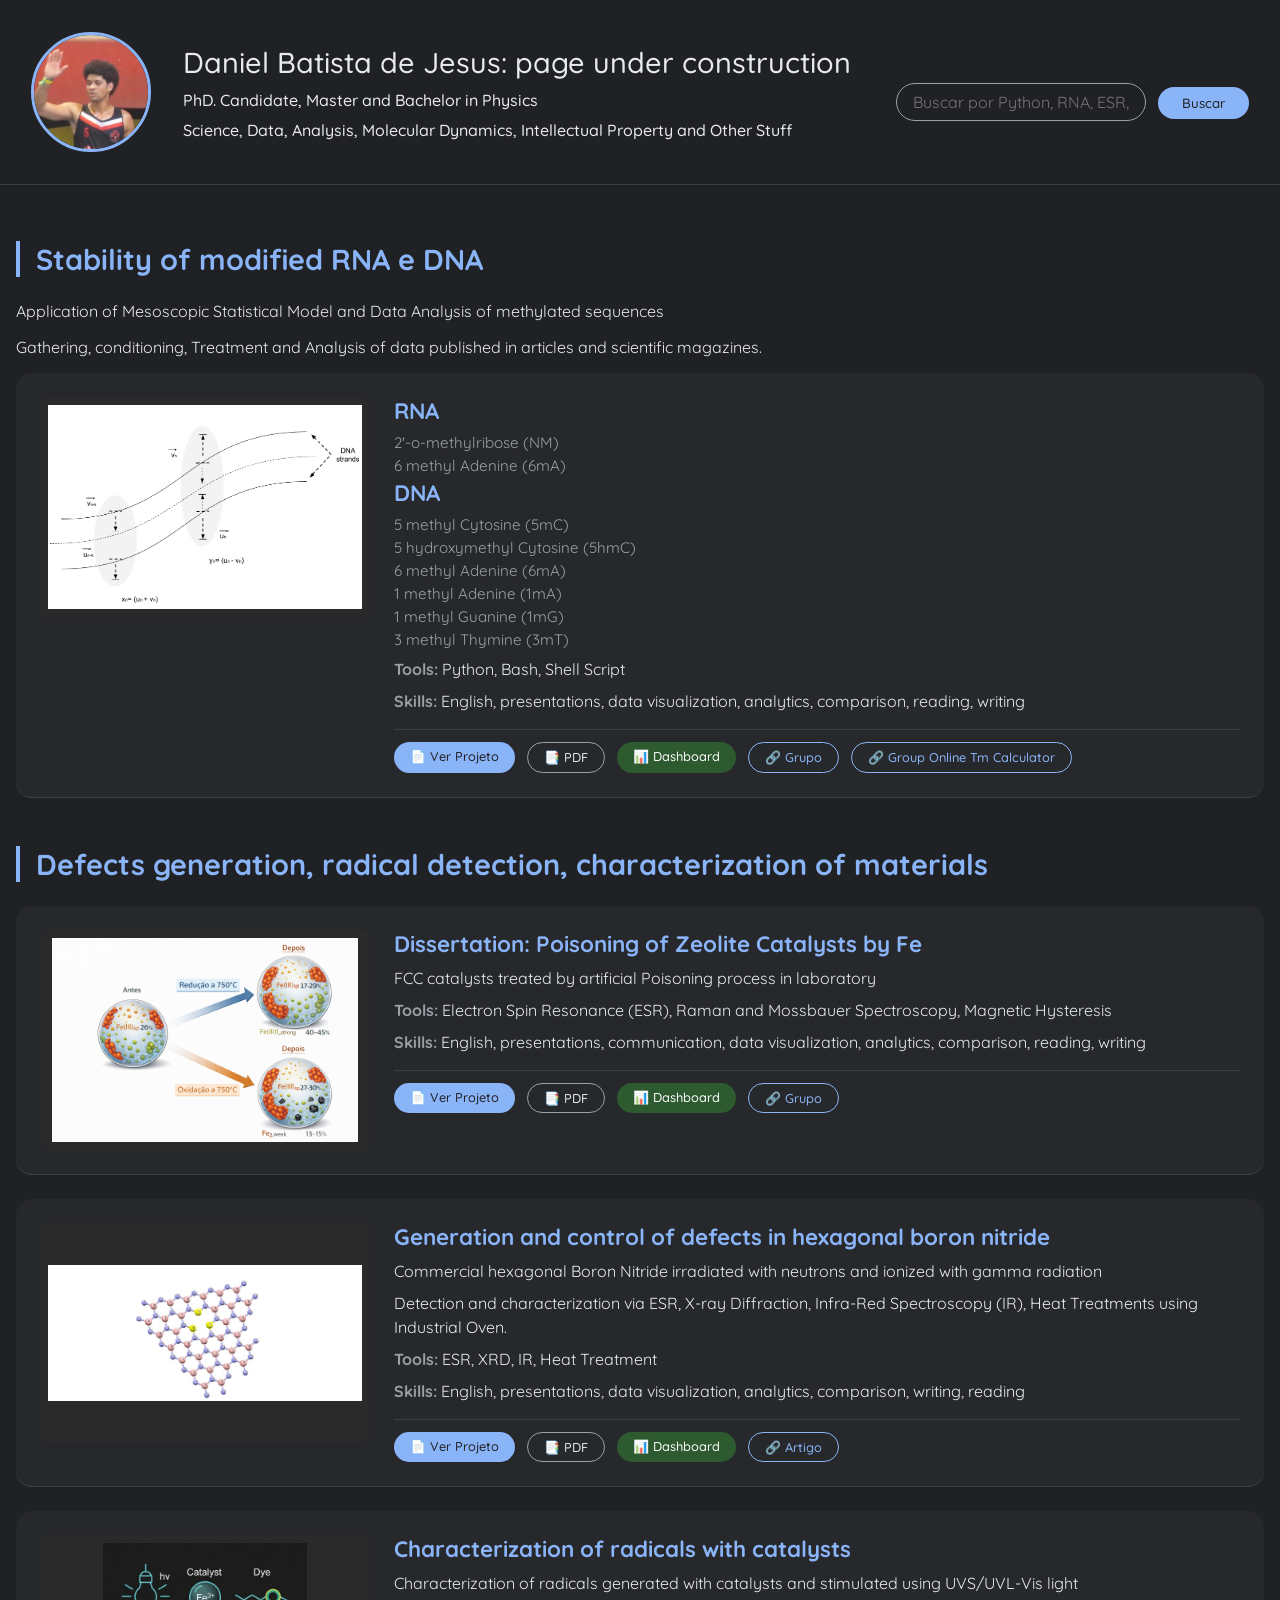
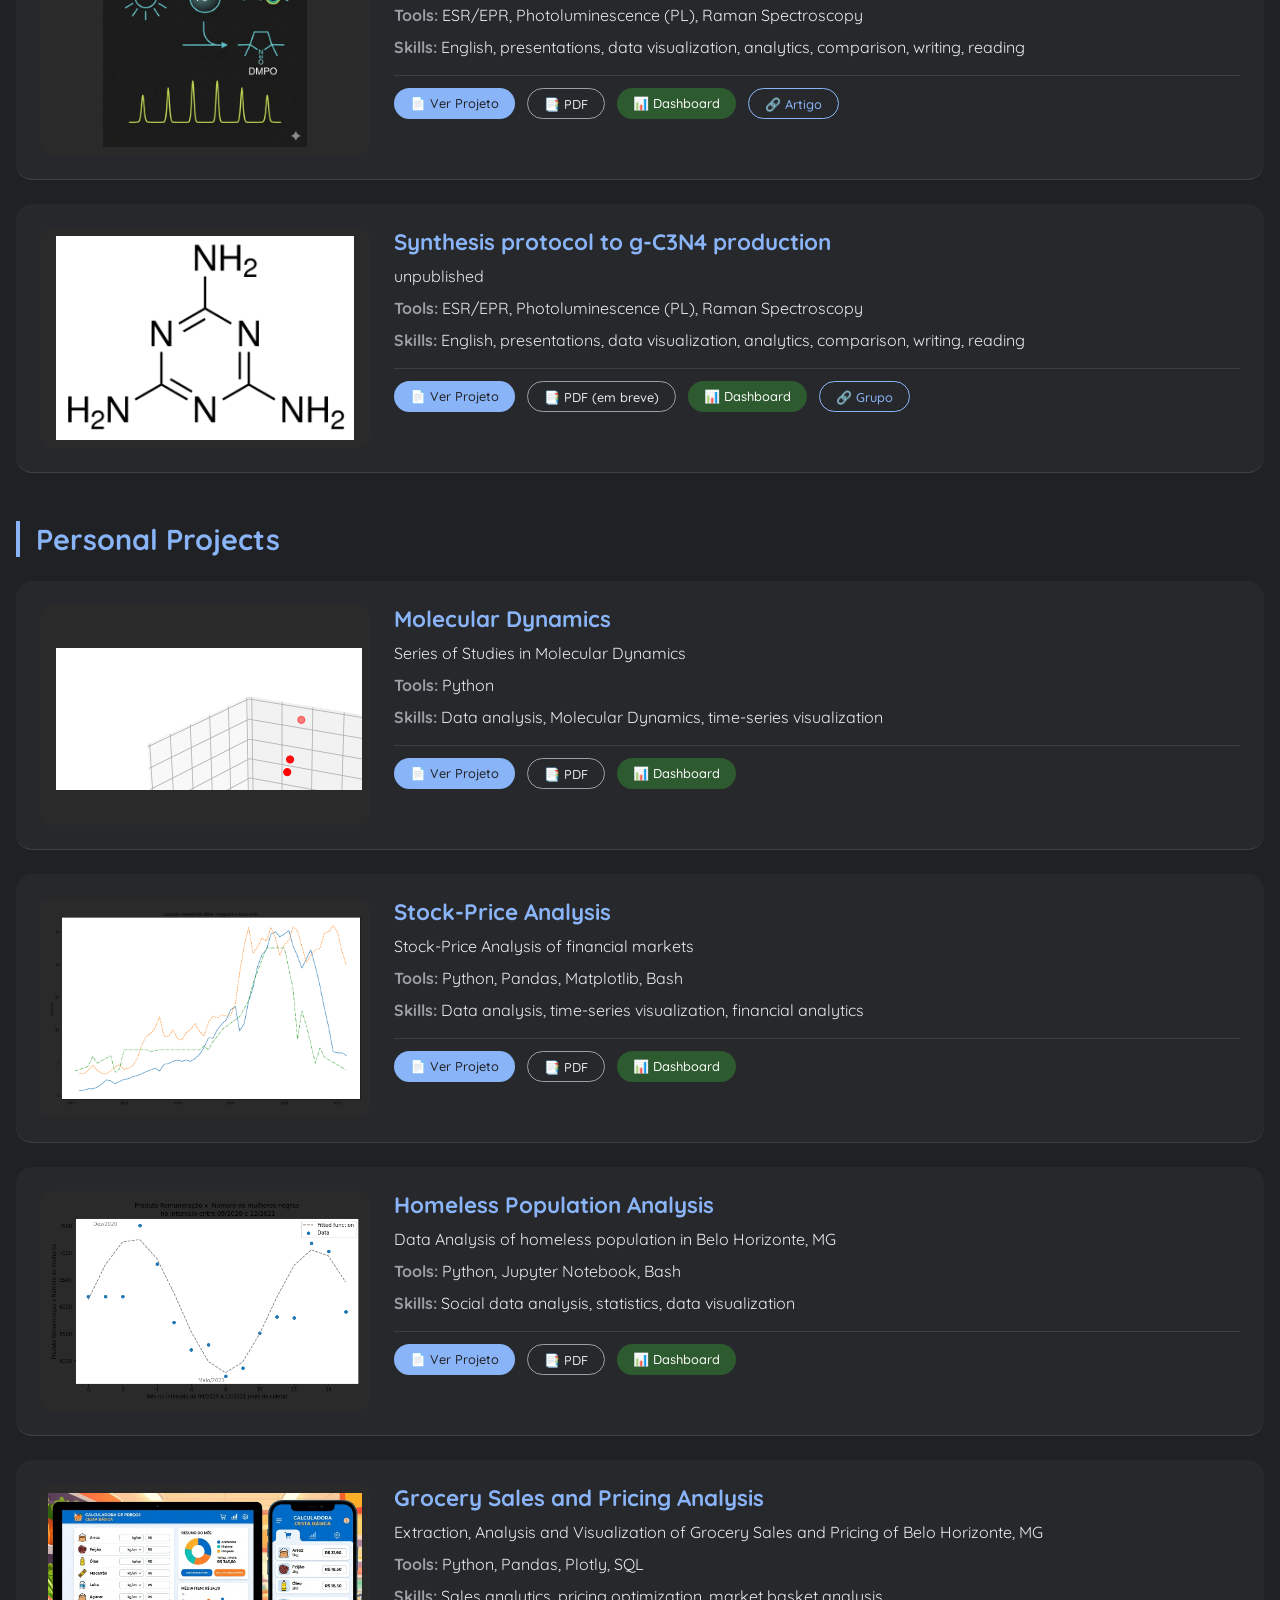
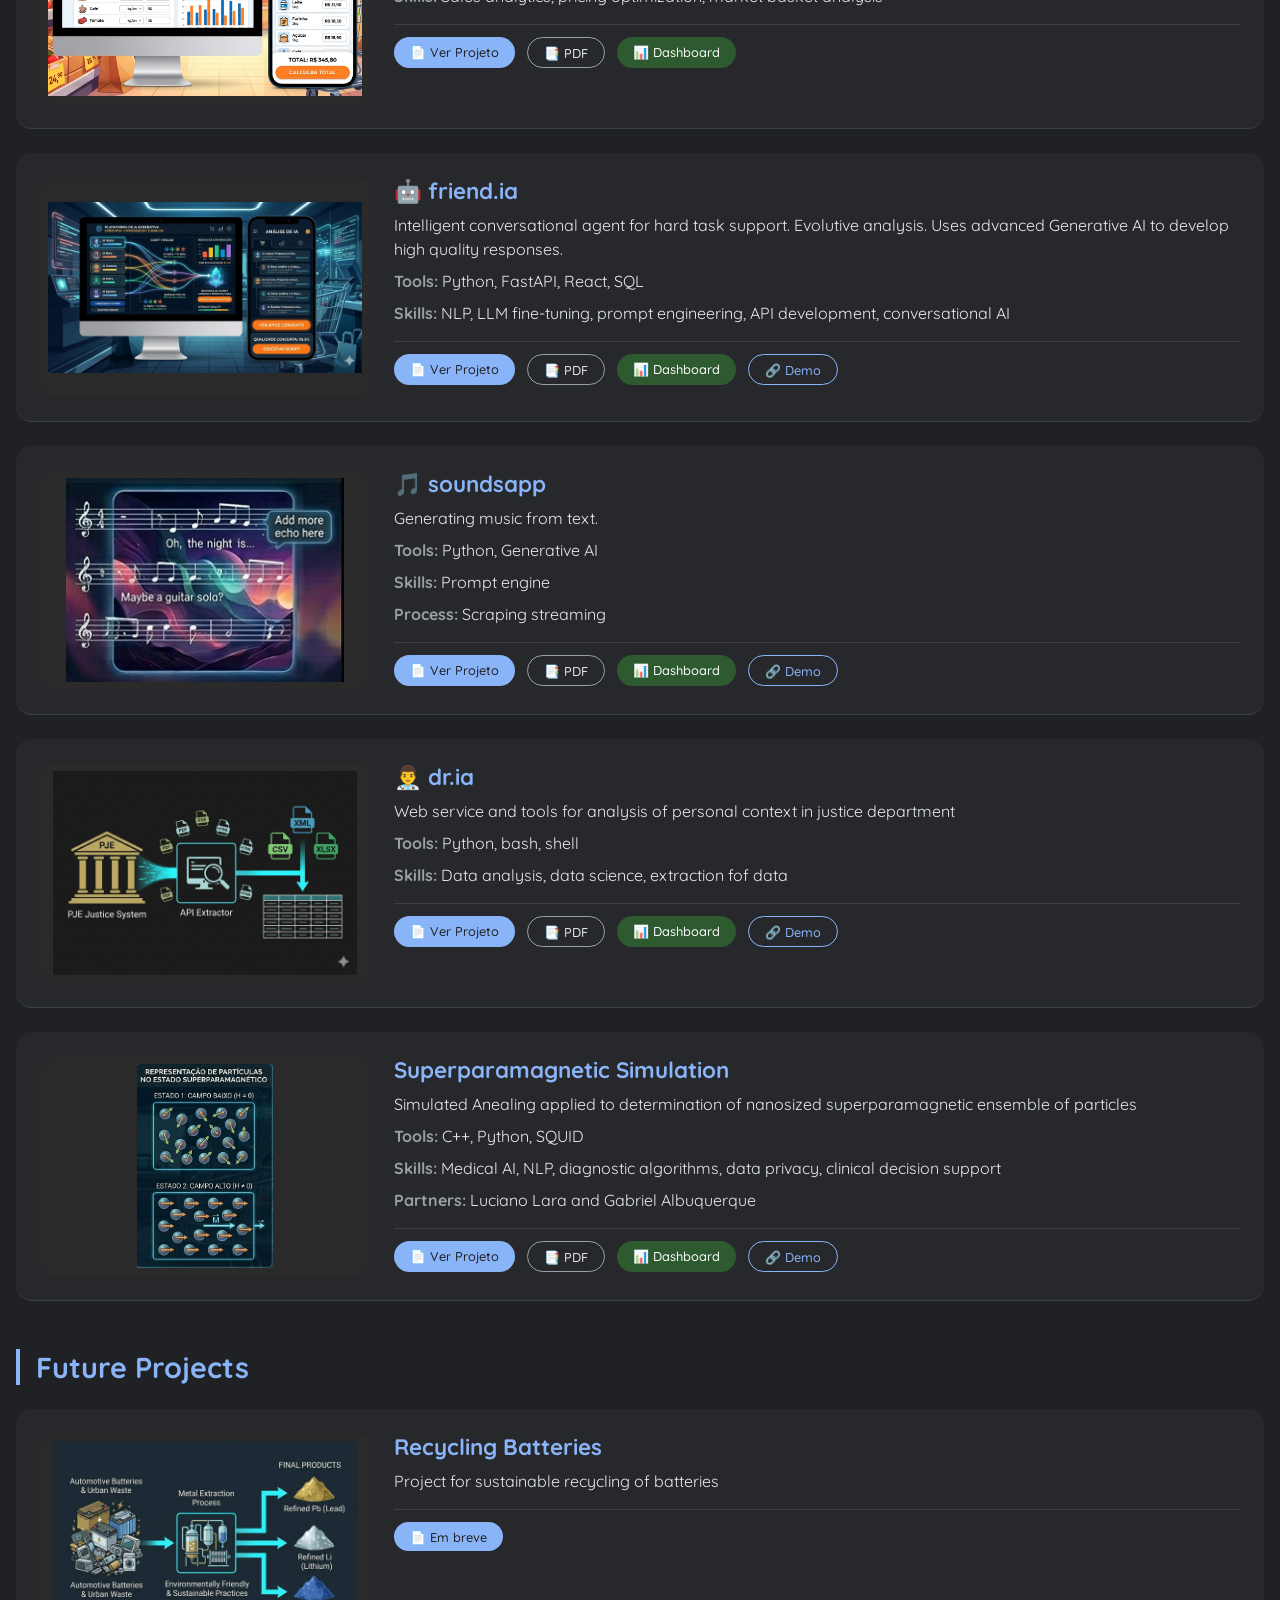
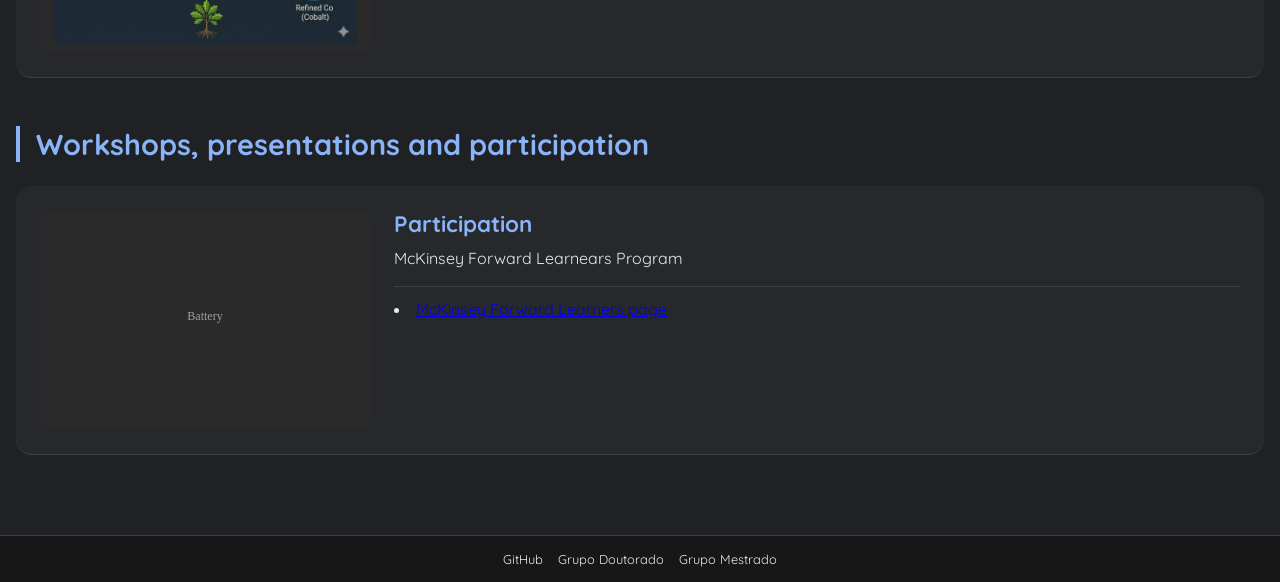
==== index.html @ 228fd6b9 "Update index.html" ====
<!DOCTYPE html>
<html lang="pt-br">
<head>
    <meta charset="UTF-8">
    <meta name="viewport" content="width=device-width, initial-scale=1.0">
    <title>Daniel de Jesus: Portfolio</title>
    <link rel="stylesheet" href="style.css">
</head>
<body>
    <header style="text-align: left">
    <div class="header-container">
        <div class="header-image">
            <img src="img/minha_foto.jpg" alt="Daniel de Jesus" onerror="this.src='data:image/svg+xml,%3Csvg xmlns=\'http://www.w3.org/2000/svg\' width=\'120\' height=\'120\' viewBox=\'0 0 120 120\'%3E%3Crect width=\'120\' height=\'120\' fill=\'%232a2a2a\'/%3E%3Ctext x=\'60\' y=\'60\' text-anchor=\'middle\' fill=\'%239aa0a6\' font-size=\'14\'%3EFoto%3C/text%3E%3C/svg%3E'">
        </div>
        <div class="header-info">
            <h1>
                Daniel Batista de Jesus: page under construction
                <p style="font-size: 1rem; margin-top: 10px;">
                    PhD. Candidate, Master and Bachelor in Physics
                </p>
                <p style="font-size: 1rem; margin-top: 10px;">
                    Science, Data, Analysis, Molecular Dynamics, Intellectual Property and Other Stuff
                </p>
            </h1>
        </div>
    </div>

    <div style="margin-top: 20px;">
        <input type="text" id="campo-busca" placeholder="Buscar por Python, RNA, ESR, etc.">
        <button id="botao-busca">Buscar</button>
    </div>
</header>

    <main>
        <!-- ===================================================== -->
        <!-- PROJETO 1: Stability of modified RNA e DNA -->
        <!-- ===================================================== -->
    <section class="card-container">
    <h1>Stability of modified RNA e DNA</h1>
    <p>Application of Mesoscopic Statistical Model and Data Analysis of methylated sequences</p>
    <p>Gathering, conditioning, Treatment and Analysis of data published in articles and scientific magazines.</p>
    
    <article class="card card-with-image">
        <div class="card-image">
            <img src="img/pb_placeholder.png" alt="RNA Structure" onerror="this.src='data:image/svg+xml,%3Csvg xmlns=\'http://www.w3.org/2000/svg\' width=\'150\' height=\'150\' viewBox=\'0 0 150 150\'%3E%3Crect width=\'150\' height=\'150\' fill=\'%232a2a2a\'/%3E%3Ctext x=\'75\' y=\'75\' text-anchor=\'middle\' fill=\'%239aa0a6\' font-size=\'12\'%3ERNA%3C/text%3E%3C/svg%3E'">
            <!--<img src="img/pb_placeholder_2.svg" alt="Segunda Imagem" style="margin-top: 0.5rem; width: 100%; border-radius: 0.75rem;" onerror="this.style.display='none'">-->
        </div>
        <div class="card-content">
            <h2>RNA</h2>
            <h3>2'-o-methylribose (NM)</h3>
            <h3>6 methyl Adenine (6mA)</h3>
            <h2>DNA</h2>
            <h3>5 methyl Cytosine (5mC)</h3>
            <h3>5 hydroxymethyl Cytosine (5hmC)</h3>
            <h3>6 methyl Adenine (6mA)</h3>
            <h3>1 methyl Adenine (1mA)</h3>
            <h3>1 methyl Guanine (1mG)</h3>
            <h3>3 methyl Thymine (3mT)</h3>
            <p><strong>Tools:</strong> Python, Bash, Shell Script</p>
            <p><strong>Skills:</strong> English, presentations, data visualization, analytics, comparison, reading, writing</p>
            <div class="card-buttons">
                <a href="projeto_rna.html" class="btn btn-primary">📄 Ver Projeto</a>
                <a href="docs/rna_analysis.pdf" class="btn btn-secondary" target="_blank">📑 PDF</a>
                <a href="dashboard_rna.html" class="btn btn-dashboard">📊 Dashboard</a>
                <a href="https://sites.google.com/site/geraldweberufmg/group" class="btn btn-link" target="_blank">🔗 Grupo</a>
                <a href="https://bioinf.fisica.ufmg.br/app/comparetm.pl" class="btn btn-link" target="_blank">🔗 Group Online Tm Calculator </a>
            </div>
        </div>
    </article>
</section>

        <!-- ===================================================== -->
        <!-- PROJETO 2: Defects generation, radical detection -->
        <!-- ===================================================== -->
        <section class="card-container">
            <h1>Defects generation, radical detection, characterization of materials</h1>
            
            <article class="card card-with-image">
                <div class="card-image">
                    <img src="img/zeolite_placeholder.png" alt="Zeolite Catalyst" onerror="this.src='data:image/svg+xml,%3Csvg xmlns=\'http://www.w3.org/2000/svg\' width=\'150\' height=\'150\' viewBox=\'0 0 150 150\'%3E%3Crect width=\'150\' height=\'150\' fill=\'%232a2a2a\'/%3E%3Ctext x=\'75\' y=\'75\' text-anchor=\'middle\' fill=\'%239aa0a6\' font-size=\'12\'%3EZSM-5%3C/text%3E%3C/svg%3E'">
                </div>
                <div class="card-content">
                    <h2>Dissertation: Poisoning of Zeolite Catalysts by Fe</h2>
                    <p>FCC catalysts treated by artificial Poisoning process in laboratory</p>
                    <p><strong>Tools:</strong> Electron Spin Resonance (ESR), Raman and Mossbauer Spectroscopy, Magnetic Hysteresis</p>
                    <p><strong>Skills:</strong> English, presentations, communication, data visualization, analytics, comparison, reading, writing</p>
                    <div class="card-buttons">
                        <a href="projeto_zeolite.html" class="btn btn-primary">📄 Ver Projeto</a>
                        <a href="docs/zeolite_analysis.pdf" class="btn btn-secondary" target="_blank">📑 PDF</a>
                        <a href="dashboard_zeolite.html" class="btn btn-dashboard">📊 Dashboard</a>
                        <a href="https://www.fisica.ufmg.br/laboratorios/laboratorio-de-ressonancia-magnetica/" class="btn btn-link" target="_blank">🔗 Grupo</a>
                    </div>
                </div>
            </article>

            <article class="card card-with-image">
                <div class="card-image">
                    <img src="img/hbn_placeholder.jpg" alt="h-BN Structure" onerror="this.src='data:image/svg+xml,%3Csvg xmlns=\'http://www.w3.org/2000/svg\' width=\'150\' height=\'150\' viewBox=\'0 0 150 150\'%3E%3Crect width=\'150\' height=\'150\' fill=\'%232a2a2a\'/%3E%3Ctext x=\'75\' y=\'75\' text-anchor=\'middle\' fill=\'%239aa0a6\' font-size=\'12\'%3Eh-BN%3C/text%3E%3C/svg%3E'">
                </div>
                <div class="card-content">
                    <h2>Generation and control of defects in hexagonal boron nitride</h2>
                    <p>Commercial hexagonal Boron Nitride irradiated with neutrons and ionized with gamma radiation</p>
                    <p>Detection and characterization via ESR, X-ray Diffraction, Infra-Red Spectroscopy (IR), Heat Treatments using Industrial Oven.</p>
                    <p><strong>Tools:</strong> ESR, XRD, IR, Heat Treatment</p>
                    <p><strong>Skills:</strong> English, presentations, data visualization, analytics, comparison, writing, reading</p>
                    <div class="card-buttons">
                        <a href="projeto_hbn.html" class="btn btn-primary">📄 Ver Projeto</a>
                        <a href="docs/hbn_analysis.pdf" class="btn btn-secondary" target="_blank">📑 PDF</a>
                        <a href="dashboard_hbn.html" class="btn btn-dashboard">📊 Dashboard</a>
                        <a href="https://journals.aps.org/prb/abstract/10.1103/PhysRevB.98.155203" class="btn btn-link" target="_blank">🔗 Artigo</a>
                    </div>
                </div>
            </article>

            <article class="card card-with-image">
                <div class="card-image">
                    <img src="img/catalyst_placeholder.png" alt="Catalyst" onerror="this.src='data:image/svg+xml,%3Csvg xmlns=\'http://www.w3.org/2000/svg\' width=\'150\' height=\'150\' viewBox=\'0 0 150 150\'%3E%3Crect width=\'150\' height=\'150\' fill=\'%232a2a2a\'/%3E%3Ctext x=\'75\' y=\'75\' text-anchor=\'middle\' fill=\'%239aa0a6\' font-size=\'12\'%3ECatalyst%3C/text%3E%3C/svg%3E'">
                </div>
                <div class="card-content">
                    <h2>Characterization of radicals with catalysts</h2>
                    <p>Characterization of radicals generated with catalysts and stimulated using UVS/UVL-Vis light</p>
                    <p><strong>Tools:</strong> ESR/EPR, Photoluminescence (PL), Raman Spectroscopy</p>
                    <p><strong>Skills:</strong> English, presentations, data visualization, analytics, comparison, writing, reading</p>
                    <div class="card-buttons">
                        <a href="projeto_radicals.html" class="btn btn-primary">📄 Ver Projeto</a>
                        <a href="docs/radicals_analysis.pdf" class="btn btn-secondary" target="_blank">📑 PDF</a>
                        <a href="dashboard_radicals.html" class="btn btn-dashboard">📊 Dashboard</a>
                        <a href="https://www.mdpi.com/2079-6447/4/2/14" class="btn btn-link" target="_blank">🔗 Artigo</a>
                    </div>
                </div>
            </article>

            <article class="card card-with-image">
                <div class="card-image">
                    <img src="img/gcn4_placeholder.png" alt="g-C3N4" onerror="this.src='data:image/svg+xml,%3Csvg xmlns=\'http://www.w3.org/2000/svg\' width=\'150\' height=\'150\' viewBox=\'0 0 150 150\'%3E%3Crect width=\'150\' height=\'150\' fill=\'%232a2a2a\'/%3E%3Ctext x=\'75\' y=\'75\' text-anchor=\'middle\' fill=\'%239aa0a6\' font-size=\'12\'%3Eg-C3N4%3C/text%3E%3C/svg%3E'">
                </div>
                <div class="card-content">
                    <h2>Synthesis protocol to g-C3N4 production</h2>
                    <p>unpublished</p>
                    <p><strong>Tools:</strong> ESR/EPR, Photoluminescence (PL), Raman Spectroscopy</p>
                    <p><strong>Skills:</strong> English, presentations, data visualization, analytics, comparison, writing, reading</p>
                    <div class="card-buttons">
                        <a href="projeto_gcn4.html" class="btn btn-primary">📄 Ver Projeto</a>
                        <a href="#" class="btn btn-secondary" target="_blank">📑 PDF (em breve)</a>
                        <a href="dashboard_gcn4.html" class="btn btn-dashboard">📊 Dashboard</a>
                        <a href="https://www.fisica.ufmg.br/laboratorios/laboratorio-de-ressonancia-magnetica/" class="btn btn-link" target="_blank">🔗 Grupo</a>
                        
                    </div>
                </div>
            </article>
        </section>

        <!-- ===================================================== -->
        <!-- PROJETOS PESSOAIS (com 3 novos projetos) -->
        <!-- ===================================================== -->
        <section class="card-container">
            <h1>Personal Projects</h1>
            
            <!-- Molecular Dynamics Studies-->
            <article class="card card-with-image">
                <div class="card-image">
                    <iframe 
                        src="animacao_particulas.html" 
                        scrolling="no" 
                        style="width:100%; height:150px; border:none; pointer-events:none; overflow:hidden;">
                    </iframe>
                </div>
                
                <div class="card-content">
                    <h2>Molecular Dynamics</h2>
                    <p>Series of Studies in Molecular Dynamics</p>
                    <p><strong>Tools:</strong> Python</p>
                    <p><strong>Skills:</strong> Data analysis, Molecular Dynamics, time-series visualization</p>
                    <div class="card-buttons">
                        <a href="projeto_dm.html" class="btn btn-primary">📄 Ver Projeto</a>
                        <a href="docs/dm.pdf" class="btn btn-secondary" target="_blank">📑 PDF</a>
                        <a href="dashboard_dm.html" class="btn btn-dashboard">📊 Dashboard</a>
                    </div>
                </div>
            </article>


            
            <!-- Stock-Price Analysis -->
            <article class="card card-with-image">
                <div class="card-image">
                    <img src="img/stock_placeholder.png" alt="Stock Market" onerror="this.src='data:image/svg+xml,%3Csvg xmlns=\'http://www.w3.org/2000/svg\' width=\'150\' height=\'150\' viewBox=\'0 0 150 150\'%3E%3Crect width=\'150\' height=\'150\' fill=\'%232a2a2a\'/%3E%3Ctext x=\'75\' y=\'75\' text-anchor=\'middle\' fill=\'%239aa0a6\' font-size=\'12\'%3EStock%3C/text%3E%3C/svg%3E'">
                </div>
                <div class="card-content">
                    <h2>Stock-Price Analysis</h2>
                    <p>Stock-Price Analysis of financial markets</p>
                    <p><strong>Tools:</strong> Python, Pandas, Matplotlib, Bash</p>
                    <p><strong>Skills:</strong> Data analysis, time-series visualization, financial analytics</p>
                    <div class="card-buttons">
                        <a href="projeto_stock.html" class="btn btn-primary">📄 Ver Projeto</a>
                        <a href="docs/stock_analysis.pdf" class="btn btn-secondary" target="_blank">📑 PDF</a>
                        <a href="dashboard_stock.html" class="btn btn-dashboard">📊 Dashboard</a>
                    </div>
                </div>
            </article>

            <!-- Homeless Population Analysis -->
            <article class="card card-with-image">
                <div class="card-image">
                    <img src="img/homeless_placeholder.png" alt="Homeless Population" onerror="this.src='data:image/svg+xml,%3Csvg xmlns=\'http://www.w3.org/2000/svg\' width=\'150\' height=\'150\' viewBox=\'0 0 150 150\'%3E%3Crect width=\'150\' height=\'150\' fill=\'%232a2a2a\'/%3E%3Ctext x=\'75\' y=\'75\' text-anchor=\'middle\' fill=\'%239aa0a6\' font-size=\'12\'%3ESocial%3C/text%3E%3C/svg%3E'">
                </div>
                <div class="card-content">
                    <h2>Homeless Population Analysis</h2>
                    <p>Data Analysis of homeless population in Belo Horizonte, MG</p>
                    <p><strong>Tools:</strong> Python, Jupyter Notebook, Bash</p>
                    <p><strong>Skills:</strong> Social data analysis, statistics, data visualization</p>
                    <div class="card-buttons">
                        <a href="projeto_homeless.html" class="btn btn-primary">📄 Ver Projeto</a>
                        <a href="docs/homeless_analysis.pdf" class="btn btn-secondary" target="_blank">📑 PDF</a>
                        <a href="dashboard_homeless.html" class="btn btn-dashboard">📊 Dashboard</a>
                    </div>
                </div>
            </article>

            <!-- Grocery Sales and Pricing Analysis -->
            <article class="card card-with-image">
                <div class="card-image">
                    <img src="img/grocery_placeholder.png" alt="Grocery Sales" onerror="this.src='data:image/svg+xml,%3Csvg xmlns=\'http://www.w3.org/2000/svg\' width=\'150\' height=\'150\' viewBox=\'0 0 150 150\'%3E%3Crect width=\'150\' height=\'150\' fill=\'%232a2a2a\'/%3E%3Ctext x=\'75\' y=\'75\' text-anchor=\'middle\' fill=\'%239aa0a6\' font-size=\'12\'%3EGrocery%3C/text%3E%3C/svg%3E'">
                </div>
                <div class="card-content">
                    <h2>Grocery Sales and Pricing Analysis</h2>
                    <p>Extraction, Analysis and Visualization of Grocery Sales and Pricing of Belo Horizonte, MG</p>
                    <p><strong>Tools:</strong> Python, Pandas, Plotly, SQL</p>
                    <p><strong>Skills:</strong> Sales analytics, pricing optimization, market basket analysis</p>
                    <div class="card-buttons">
                        <a href="projeto_grocery.html" class="btn btn-primary">📄 Ver Projeto</a>
                        <a href="docs/grocery_analysis.pdf" class="btn btn-secondary" target="_blank">📑 PDF</a>
                        <a href="dashboard_grocery.html" class="btn btn-dashboard">📊 Dashboard</a>
                    </div>
                </div>
            </article>

            <!-- NOVO: friend.ia -->
            <article class="card card-with-image">
                <div class="card-image">
                    <img src="img/friend_ia_placeholder.png" alt="friend.ia" onerror="this.src='data:image/svg+xml,%3Csvg xmlns=\'http://www.w3.org/2000/svg\' width=\'150\' height=\'150\' viewBox=\'0 0 150 150\'%3E%3Crect width=\'150\' height=\'150\' fill=\'%232a2a2a\'/%3E%3Ctext x=\'75\' y=\'75\' text-anchor=\'middle\' fill=\'%239aa0a6\' font-size=\'12\'%3Efriend.ia%3C/text%3E%3C/svg%3E'">
                </div>
                <div class="card-content">
                    <h2>🤖 friend.ia</h2>
                    <p>Intelligent conversational agent for hard task support. Evolutive analysis. Uses advanced Generative AI to develop high quality responses.</p>
                    <p><strong>Tools:</strong> Python, FastAPI, React, SQL</p>
                    <p><strong>Skills:</strong> NLP, LLM fine-tuning, prompt engineering, API development, conversational AI</p>
                    <div class="card-buttons">
                        <a href="projeto_friend_ia.html" class="btn btn-primary">📄 Ver Projeto</a>
                        <a href="docs/friend_ia.pdf" class="btn btn-secondary" target="_blank">📑 PDF</a>
                        <a href="dashboard_friend_ia.html" class="btn btn-dashboard">📊 Dashboard</a>
                        <a href="#" class="btn btn-link">🔗 Demo</a>
                    </div>
                </div>
            </article>

            <!-- NOVO: soundsapp -->
            <article class="card card-with-image">
                <div class="card-image">
                    <img src="img/soundsapp_placeholder.png" alt="soundsapp" onerror="this.src='data:image/svg+xml,%3Csvg xmlns=\'http://www.w3.org/2000/svg\' width=\'150\' height=\'150\' viewBox=\'0 0 150 150\'%3E%3Crect width=\'150\' height=\'150\' fill=\'%232a2a2a\'/%3E%3Ctext x=\'75\' y=\'75\' text-anchor=\'middle\' fill=\'%239aa0a6\' font-size=\'12\'%3Esoundsapp%3C/text%3E%3C/svg%3E'">
                </div>
                <div class="card-content">
                    <h2>🎵 soundsapp</h2>
                    <p>Generating music from text.</p>
                    <p><strong>Tools:</strong> Python, Generative AI</p>
                    <p><strong>Skills:</strong> Prompt engine</p>
                    <p><strong>Process:</strong> Scraping streaming</p>
                    <div class="card-buttons">
                        <a href="projeto_soundsapp.html" class="btn btn-primary">📄 Ver Projeto</a>
                        <a href="docs/soundsapp.pdf" class="btn btn-secondary" target="_blank">📑 PDF</a>
                        <a href="dashboard_soundsapp.html" class="btn btn-dashboard">📊 Dashboard</a>
                        <a href="#" class="btn btn-link">🔗 Demo</a>
                    </div>
                </div>
            </article>

            <!-- NOVO: dr.ia -->
            <article class="card card-with-image">
                <div class="card-image">
                    <img src="img/dr_ia_placeholder.png" alt="dr.ia" onerror="this.src='data:image/svg+xml,%3Csvg xmlns=\'http://www.w3.org/2000/svg\' width=\'150\' height=\'150\' viewBox=\'0 0 150 150\'%3E%3Crect width=\'150\' height=\'150\' fill=\'%232a2a2a\'/%3E%3Ctext x=\'75\' y=\'75\' text-anchor=\'middle\' fill=\'%239aa0a6\' font-size=\'12\'%3Edr.ia%3C/text%3E%3C/svg%3E'">
                </div>
                <div class="card-content">
                    <h2>👨‍⚕️ dr.ia</h2>
                    <p>Web service and tools for analysis of personal context in justice department</p>
                    <p><strong>Tools:</strong> Python, bash, shell</p>
                    <p><strong>Skills:</strong> Data analysis, data science, extraction fof data</p>
                    <div class="card-buttons">
                        <a href="projeto_dr_ia.html" class="btn btn-primary">📄 Ver Projeto</a>
                        <a href="docs/dr_ia.pdf" class="btn btn-secondary" target="_blank">📑 PDF</a>
                        <a href="dashboard_dr_ia.html" class="btn btn-dashboard">📊 Dashboard</a>
                        <a href="#" class="btn btn-link">🔗 Demo</a>
                    </div>
                </div>
            </article>
             <!-- NOVO: dr.ia -->
            <article class="card card-with-image">
                <div class="card-image">
                    <img src="img/spm_particles.png" alt="dr.ia" onerror="this.src='data:image/svg+xml,%3Csvg xmlns=\'http://www.w3.org/2000/svg\' width=\'150\' height=\'150\' viewBox=\'0 0 150 150\'%3E%3Crect width=\'150\' height=\'150\' fill=\'%232a2a2a\'/%3E%3Ctext x=\'75\' y=\'75\' text-anchor=\'middle\' fill=\'%239aa0a6\' font-size=\'12\'%3Edr.ia%3C/text%3E%3C/svg%3E'">
                </div>
                <div class="card-content">
                    <h2>Superparamagnetic Simulation</h2>
                    <p>Simulated Anealing applied to determination of nanosized superparamagnetic ensemble of particles</p>
                    <p><strong>Tools:</strong> C++, Python, SQUID</p>
                    <p><strong>Skills:</strong> Medical AI, NLP, diagnostic algorithms, data privacy, clinical decision support</p>
                    <p><strong>Partners:</strong> Luciano Lara and Gabriel Albuquerque</p>
                    <div class="card-buttons">
                        <a href="projeto_spm_simulation.html" class="btn btn-primary">📄 Ver Projeto</a>
                        <a href="docs/spm_simulation.pdf" class="btn btn-secondary" target="_blank">📑 PDF</a>
                        <a href="dashboard_spm_simulation.html" class="btn btn-dashboard">📊 Dashboard</a>
                        <a href="#" class="btn btn-link">🔗 Demo</a>
                    </div>
                </div>
            </article>
        </section>

        <!-- ===================================================== -->
        <!-- FUTURE PROJECTS -->
        <!-- ===================================================== -->
        <section class="card-container">
            <h1>Future Projects</h1>
            <article class="card card-with-image">
                <div class="card-image">
                    <img src="img/battery_placeholder.png" alt="Battery Recycling" onerror="this.src='data:image/svg+xml,%3Csvg xmlns=\'http://www.w3.org/2000/svg\' width=\'150\' height=\'150\' viewBox=\'0 0 150 150\'%3E%3Crect width=\'150\' height=\'150\' fill=\'%232a2a2a\'/%3E%3Ctext x=\'75\' y=\'75\' text-anchor=\'middle\' fill=\'%239aa0a6\' font-size=\'12\'%3EBattery%3C/text%3E%3C/svg%3E'">
                </div>
                <div class="card-content">
                    <h2>Recycling Batteries</h2>
                    <p>Project for sustainable recycling of  batteries</p>
                    <div class="card-buttons">
                        <a href="#" class="btn btn-primary">📄 Em breve</a>
                    </div>
                </div>
            </article>
        </section>
        <section class="card-container">
            <h1>Workshops, presentations and participation</h1>
            <article class="card card-with-image">
                <div class="card-image">
                    <img src="img/participation_placeholder.png" alt="Battery Recycling" onerror="this.src='data:image/svg+xml,%3Csvg xmlns=\'http://www.w3.org/2000/svg\' width=\'150\' height=\'150\' viewBox=\'0 0 150 150\'%3E%3Crect width=\'150\' height=\'150\' fill=\'%232a2a2a\'/%3E%3Ctext x=\'75\' y=\'75\' text-anchor=\'middle\' fill=\'%239aa0a6\' font-size=\'12\'%3EBattery%3C/text%3E%3C/svg%3E'">
                </div>
                <div class="card-content">
                    <h2>Participation</h2>
                    <p>McKinsey Forward Learnears Program</p>
                    <div class="card-buttons">
                        <li><a href="https://www.mckinsey.org/our-programs/forward/overview">McKinsey Forward Learners page</a></li>
                    </div>
                </div>
            </article>
        </section>
    </main>

    <footer class="footer">
        <ul class="footer-links">
            <li><a href="https://github.com/dbjesus">GitHub</a></li>
            <li><a href="https://sites.google.com/site/geraldweberufmg/group">Grupo Doutorado</a></li>
            <li><a href="https://www.fisica.ufmg.br/laboratorios/laboratorio-de-ressonancia-magnetica/">Grupo Mestrado</a></li>
        </ul>
    </footer>

    <script src="script.js"></script>
</body>
</html>
---- style.css ----
/* ============================================================
   IMPORTAÇÃO DE FONTES
   ============================================================ */
@import url('https://fonts.googleapis.com/css2?family=Quicksand:wght@300..700&display=swap');

/* ============================================================
   RESET BÁSICO E VARIÁVEIS
   ============================================================ */
* {
    box-sizing: border-box;
}

:root {
    --primary-color: #8ab4f8;
    --secondary-color: #e8eaed;
    --tertiary-color: #9aa0a6;
    --bg-color: #202124;
}

/* ============================================================
   ESTILOS GLOBAIS
   ============================================================ */
body {
    margin: 0;
    background: var(--bg-color);
    color: var(--secondary-color);
    font-family: "Quicksand", sans-serif;
    display: flex;
    flex-direction: column;
    min-height: 100vh;
}

/* ============================================================
   CABEÇALHO
   ============================================================ */
header {
    padding: 2rem 1rem;
    display: flex;
    align-items: center;
    justify-content: space-around;
    position: sticky;
    top: 0;
    background: var(--bg-color);
    z-index: 10;
    border-bottom: 1px solid #3c4043;
    gap: 1rem;
    flex-wrap: wrap;
}

header h1 {
    font-size: 1.5rem;
    margin: 0;
    font-weight: 500;
    white-space: nowrap;
}

.header-subtitle {
    font-size: 1rem;
    margin-top: 10px;
}

/* ============================================================
   CAMPO DE BUSCA
   ============================================================ */
#campo-busca {
    padding: 0.5rem 1rem;
    border-radius: 2rem;
    border: 1px solid var(--tertiary-color);
    background: var(--bg-color);
    font-family: inherit;
    font-size: 1rem;
    width: 250px;
    color: var(--secondary-color);
}

#campo-busca:focus {
    outline: none;
    border-color: var(--primary-color);
    box-shadow: 0 0 0 2px rgba(138, 180, 248, 0.3);
}

#botao-busca {
    padding: 0.5rem 1.5rem;
    border-radius: 2rem;
    cursor: pointer;
    font-family: inherit;
    font-weight: 500;
    background-color: var(--primary-color);
    color: var(--bg-color);
    border: none;
    transition: all 0.2s ease;
    margin-left: 0.5rem;
}

#botao-busca:hover {
    transform: translateY(-2px);
    box-shadow: 0 4px 8px rgba(0,0,0,0.2);
}

/* ============================================================
   CONTEÚDO PRINCIPAL
   ============================================================ */
main {
    max-width: 80rem;
    margin: 2rem auto;
    flex: 1;
    width: 100%;
    padding: 0 1rem;
}

/* ============================================================
   CARDS COM IMAGEM (LAYOUT PRINCIPAL)
   ============================================================ */
.card-with-image {
    display: flex;
    flex-direction: row;
    gap: 1.5rem;
    align-items: flex-start;
    padding: 1.5rem;
    background: rgba(255,255,255,0.03);
    border-radius: 1rem;
    transition: all 0.3s ease;
    margin-bottom: 1.5rem;
    border-bottom: 1px solid #3c4043;
}

.card-with-image:hover {
    background: rgba(255,255,255,0.05);
    transform: translateY(-2px);
}

.card-image {
    flex-shrink: 0;
    width: 150px;
    height: 150px;
    border-radius: 0.75rem;
    overflow: hidden;
    background: #2a2a2a;
    display: flex;
    align-items: center;
    justify-content: center;
}

.card-image img {
    width: 100%;
    height: 100%;
    object-fit: cover;
}

.card-content {
    flex: 1;
}

.card-content h2 {
    margin-top: 0;
    margin-bottom: 0.5rem;
    color: var(--primary-color);
    font-size: 1.4rem;
}

.card-content h3 {
    margin: 0.25rem 0;
    font-size: 0.95rem;
    font-weight: normal;
    color: var(--tertiary-color);
}

.card-content p {
    margin: 0.5rem 0;
    line-height: 1.5;
}

.card-content strong {
    color: var(--tertiary-color);
}

/* ============================================================
   BOTÕES DOS CARDS
   ============================================================ */
.card-buttons {
    display: flex;
    flex-wrap: wrap;
    gap: 0.75rem;
    margin-top: 1rem;
    padding-top: 0.75rem;
    border-top: 1px solid rgba(255,255,255,0.1);
}

.btn {
    display: inline-block;
    padding: 0.4rem 1rem;
    border-radius: 2rem;
    font-size: 0.8rem;
    font-weight: 500;
    text-decoration: none;
    transition: all 0.2s ease;
    cursor: pointer;
    font-family: inherit;
}

.btn-primary {
    background-color: var(--primary-color);
    color: var(--bg-color);
    border: none;
}

.btn-primary:hover {
    background-color: #6c9eef;
    transform: translateY(-2px);
}

.btn-secondary {
    background-color: transparent;
    color: var(--secondary-color);
    border: 1px solid var(--tertiary-color);
}

.btn-secondary:hover {
    background-color: rgba(138, 180, 248, 0.1);
    border-color: var(--primary-color);
    color: var(--primary-color);
}

.btn-dashboard {
    background-color: #2d5a2e;
    color: white;
    border: none;
}

.btn-dashboard:hover {
    background-color: #3d6e3e;
    transform: translateY(-2px);
}

.btn-link {
    background-color: transparent;
    color: var(--primary-color);
    border: 1px solid var(--primary-color);
}

.btn-link:hover {
    background-color: var(--primary-color);
    color: var(--bg-color);
}

/* ============================================================
   SEÇÕES E TÍTULOS
   ============================================================ */
.card-container {
    margin-bottom: 3rem;
}

.card-container > h1 {
    color: var(--primary-color);
    font-size: 1.8rem;
    margin-bottom: 1.5rem;
    border-left: 4px solid var(--primary-color);
    padding-left: 1rem;
}

/* ============================================================
   DESTAQUE PARA BUSCA
   ============================================================ */
.resultado-destaque {
    background-color: rgba(138, 180, 248, 0.1);
    border-left: 3px solid var(--primary-color);
    padding-left: 1rem;
    transition: all 0.3s ease;
}

/* ============================================================
   RODAPÉ
   ============================================================ */
.footer {
    width: 100%;
    color: var(--tertiary-color);
    background-color: #171717;
    padding: 15px 20px;
    border-top: 1px solid #3c4043;
    font-size: 0.8rem;
    margin-top: auto;
}

.footer-location {
    color: #9aa0a6;
    margin-bottom: 10px;
    text-align: center;
}

.footer-links {
    list-style: none;
    display: flex;
    flex-wrap: wrap;
    justify-content: center;
    gap: 15px;
    margin: 0;
    padding: 0;
}

.footer-links a {
    color: var(--secondary-color);
    text-decoration: none;
    transition: color 0.2s;
}

.footer-links a:hover {
    color: var(--primary-color);
}

/* ============================================================
   PÁGINAS DE PROJETO (para projeto_stock.html etc)
   ============================================================ */
.project-container {
    max-width: 1200px;
    margin: 2rem auto;
    padding: 0 2rem;
}

.project-header {
    margin-bottom: 2rem;
    padding-bottom: 1rem;
    border-bottom: 1px solid #3c4043;
}

.project-header h1 {
    color: var(--primary-color);
    font-size: 2rem;
    margin-bottom: 0.5rem;
}

.project-content {
    display: grid;
    grid-template-columns: 1fr 1fr;
    gap: 2rem;
    margin-bottom: 2rem;
}

.project-description {
    background: rgba(255,255,255,0.03);
    padding: 1.5rem;
    border-radius: 1rem;
    border: 1px solid #3c4043;
}

.project-description h2 {
    color: var(--primary-color);
    margin-bottom: 1rem;
    font-size: 1.3rem;
}

.project-visualization {
    background: rgba(255,255,255,0.03);
    padding: 1.5rem;
    border-radius: 1rem;
    border: 1px solid #3c4043;
    text-align: center;
}

.project-visualization img {
    max-width: 100%;
    border-radius: 0.5rem;
}

.project-tools {
    background: rgba(255,255,255,0.03);
    padding: 1.5rem;
    border-radius: 1rem;
    border: 1px solid #3c4043;
    margin-bottom: 2rem;
}

.project-tools ul {
    list-style: none;
    padding: 0;
    display: flex;
    flex-wrap: wrap;
    gap: 0.5rem;
}

.project-tools li {
    background: rgba(138, 180, 248, 0.1);
    padding: 0.3rem 0.8rem;
    border-radius: 2rem;
    font-size: 0.85rem;
    color: var(--primary-color);
}

.back-link {
    display: inline-block;
    margin-top: 2rem;
    padding: 0.5rem 1rem;
    background: transparent;
    border: 1px solid var(--tertiary-color);
    border-radius: 2rem;
    color: var(--secondary-color);
    text-decoration: none;
    transition: all 0.2s ease;
}

.back-link:hover {
    background: var(--primary-color);
    color: var(--bg-color);
}

/* Páginas em construção */
.under-construction {
    text-align: center;
    padding: 4rem 2rem;
}

.under-construction h1 {
    color: var(--primary-color);
    font-size: 2rem;
    margin-bottom: 1rem;
}

.construction-icon {
    font-size: 4rem;
    margin-bottom: 1rem;
}

/* ============================================================
   RESPONSIVIDADE
   ============================================================ */
@media (max-width: 768px) {
    header {
        flex-direction: column;
        text-align: center;
        padding: 1rem;
    }
    
    header h1 {
        white-space: normal;
    }
    
    #campo-busca {
        width: 100%;
        margin-bottom: 0.5rem;
    }
    
    #botao-busca {
        width: 100%;
        margin-left: 0;
    }
    
    .card-with-image {
        flex-direction: column;
        align-items: center;
        text-align: center;
    }
    
    .card-image {
        width: 120px;
        height: 120px;
        margin-bottom: 1rem;
    }
    
    .card-buttons {
        justify-content: center;
    }
    
    .project-content {
        grid-template-columns: 1fr;
    }
    
    .project-container {
        padding: 0 1rem;
    }
}

@media (max-width: 480px) {
    .card-container > h1 {
        font-size: 1.4rem;
    }
    
    .btn {
        font-size: 0.7rem;
        padding: 0.3rem 0.7rem;
    }
}
.card-image {
    flex-shrink: 0;
    width: 330px;
    height: 220px;
    border-radius: 0.75rem;
    overflow: hidden;
    background: #2a2a2a;
    display: flex;
    align-items: center;
    justify-content: center;
    padding: 0.5rem;
}

.card-image img {
    max-width: 100%;
    max-height: 100%;
    width: auto;
    height: auto;
    object-fit: contain;
    display: block;
}

@media (max-width: 768px) {
    .card-image {
        width: 150px;
        height: 150px;
    }
}
/* ============================================================
   HEADER COM IMAGEM (estilo similar aos cards)
   ============================================================ */

.header-container {
    display: flex;
    align-items: center;
    gap: 2rem;
    flex-wrap: wrap;
}

.header-image {
    flex-shrink: 0;
    width: 120px;
    height: 120px;
    border-radius: 50%;
    overflow: hidden;
    background: #2a2a2a;
    display: flex;
    align-items: center;
    justify-content: center;
    border: 3px solid var(--primary-color);
}

.header-image img {
    width: 100%;
    height: 100%;
    object-fit: cover;
    display: block;
}

.header-info {
    flex: 1;
}

.header-info h1 {
    margin: 0;
    font-size: 1.8rem;
}

.header-info p {
    margin: 0.5rem 0 0 0;
}

/* Responsividade para celular */
@media (max-width: 768px) {
    .header-container {
        flex-direction: column;
        text-align: center;
        gap: 1rem;
    }
    
    .header-image {
        width: 100px;
        height: 100px;
    }
    
    .header-info h1 {
        font-size: 1.4rem;
    }
}
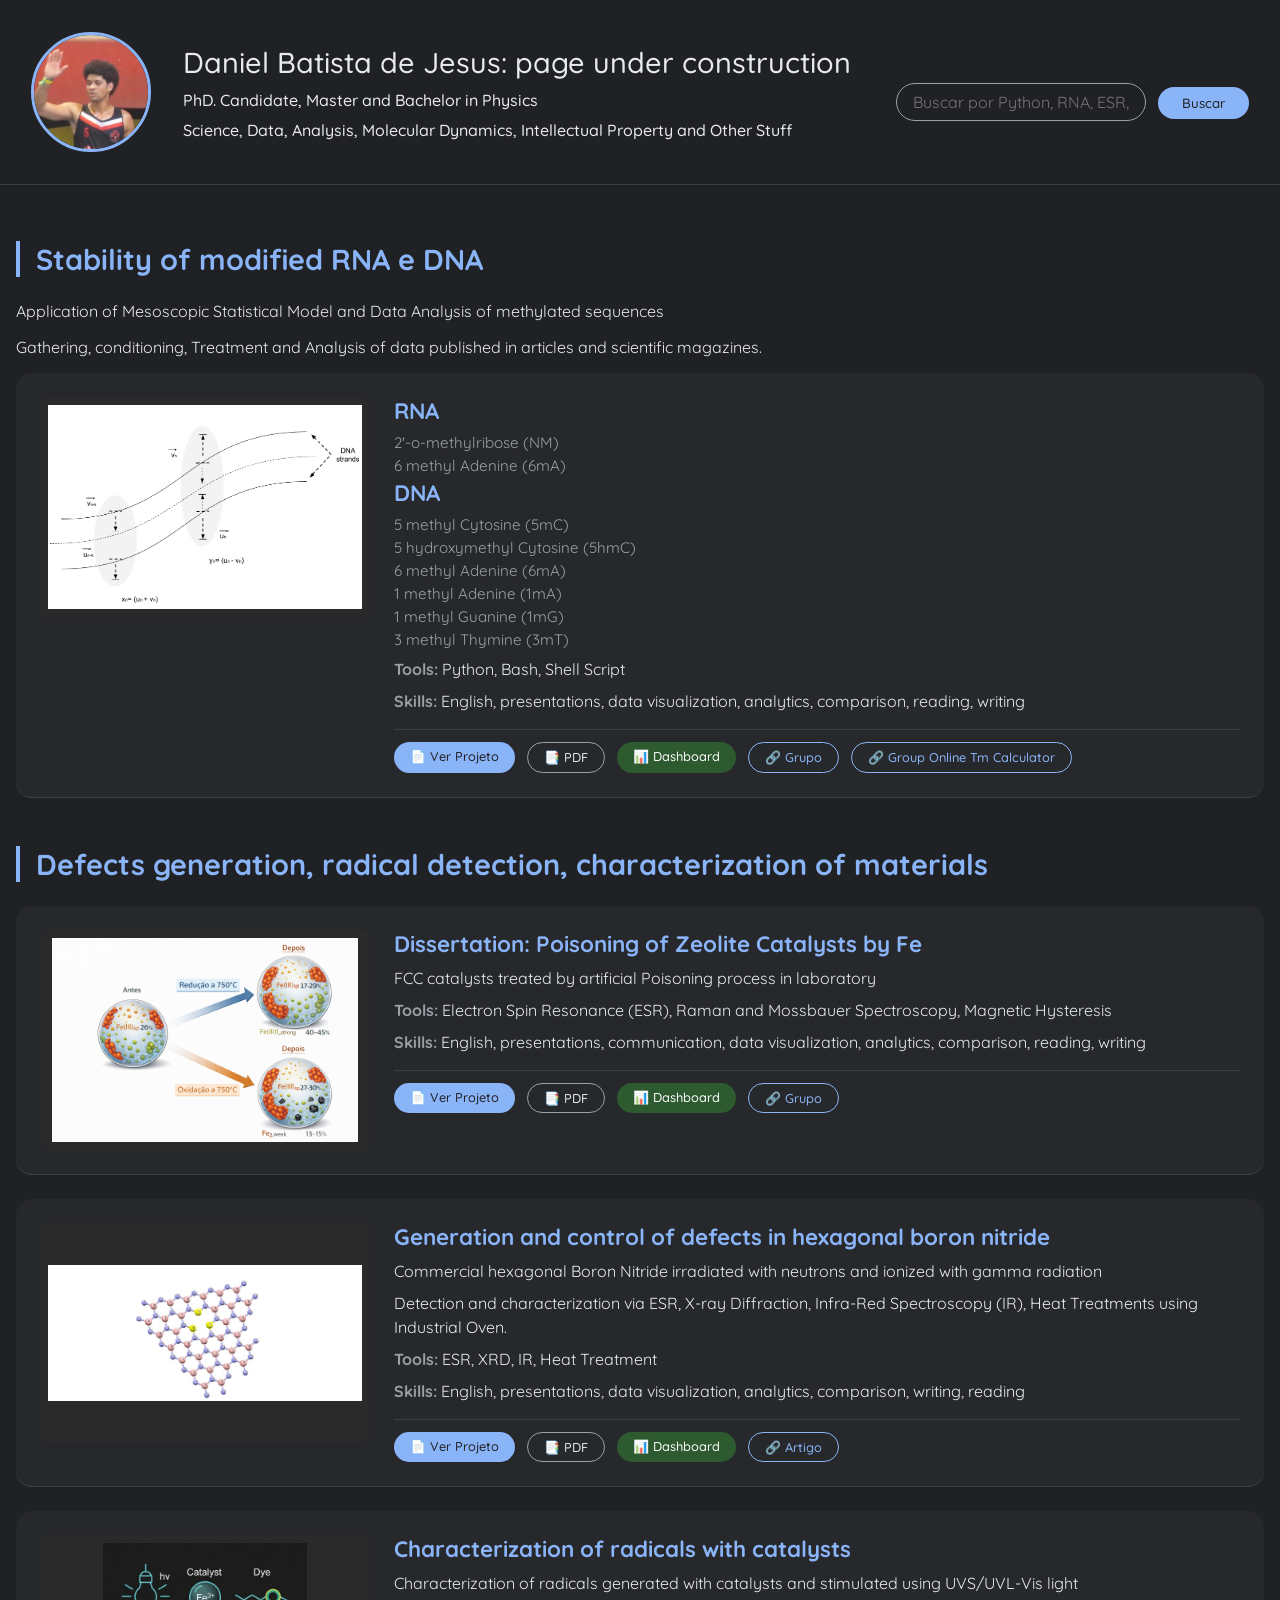
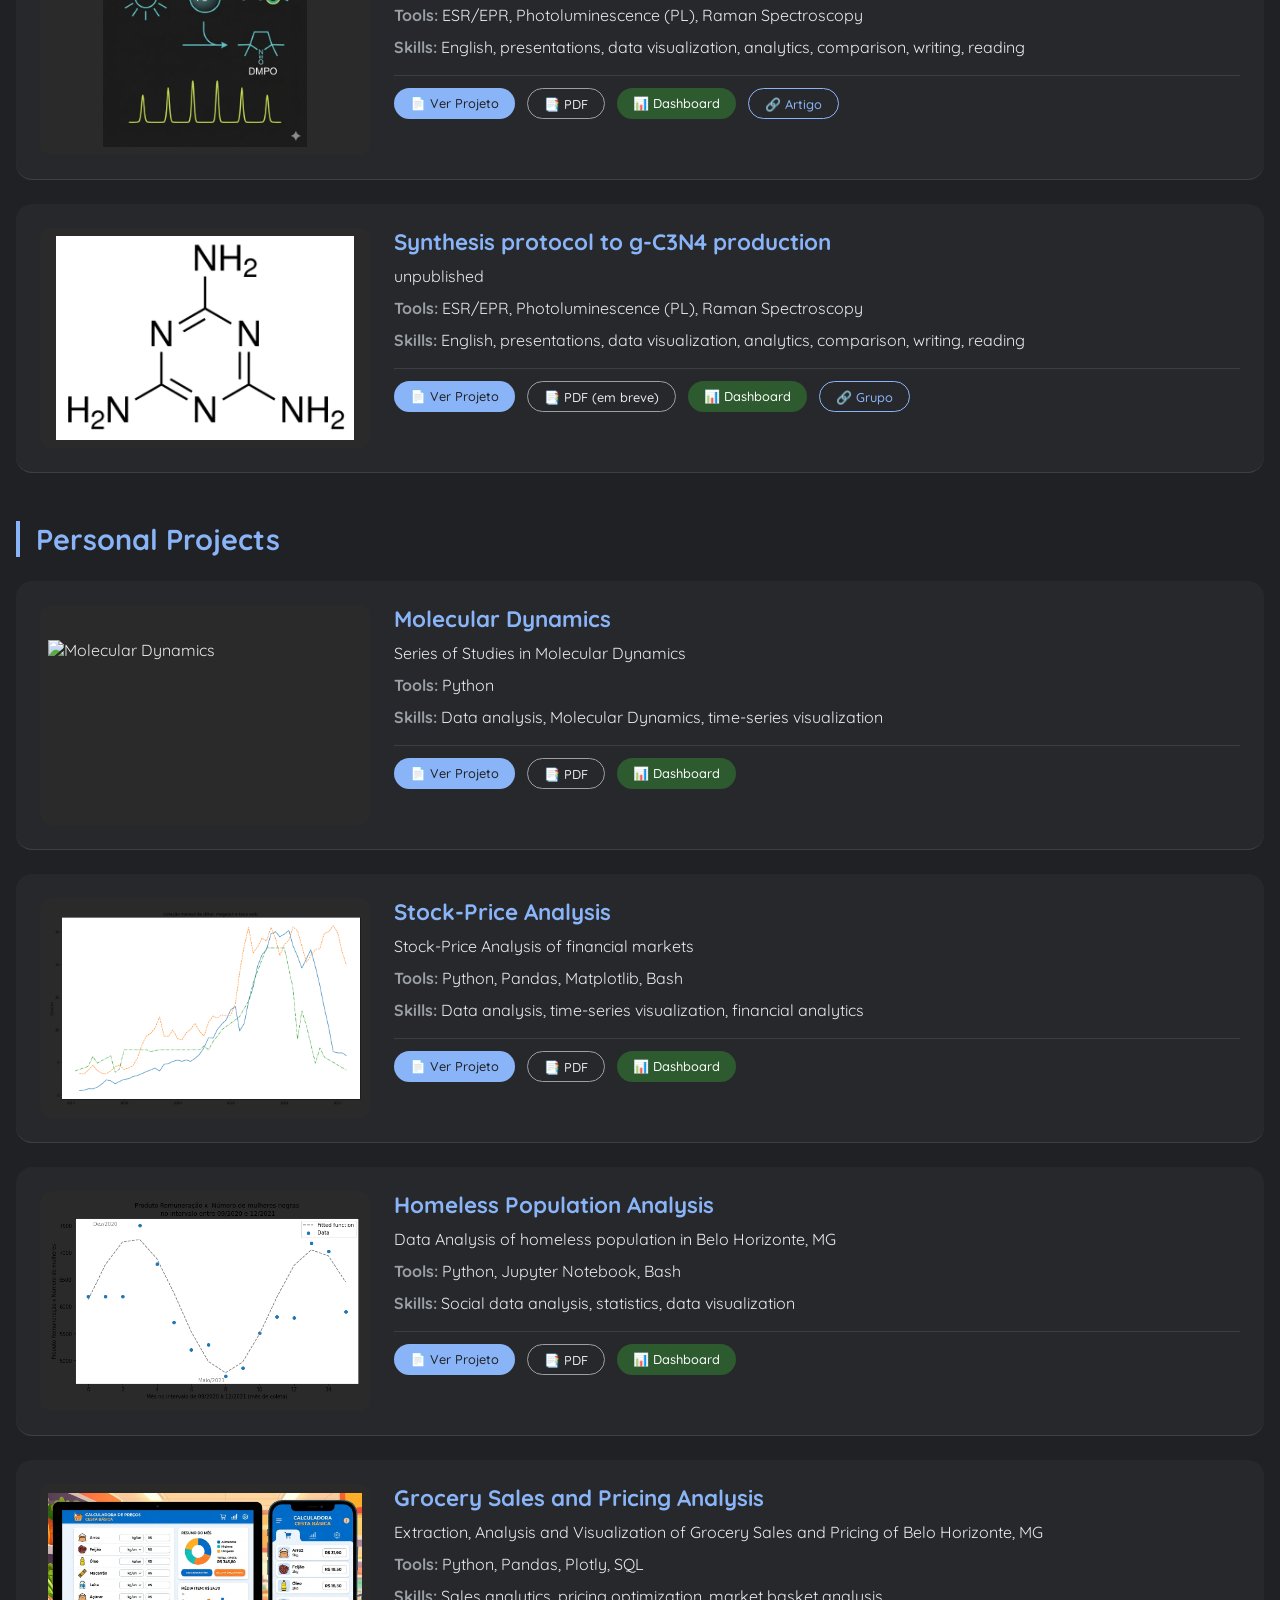
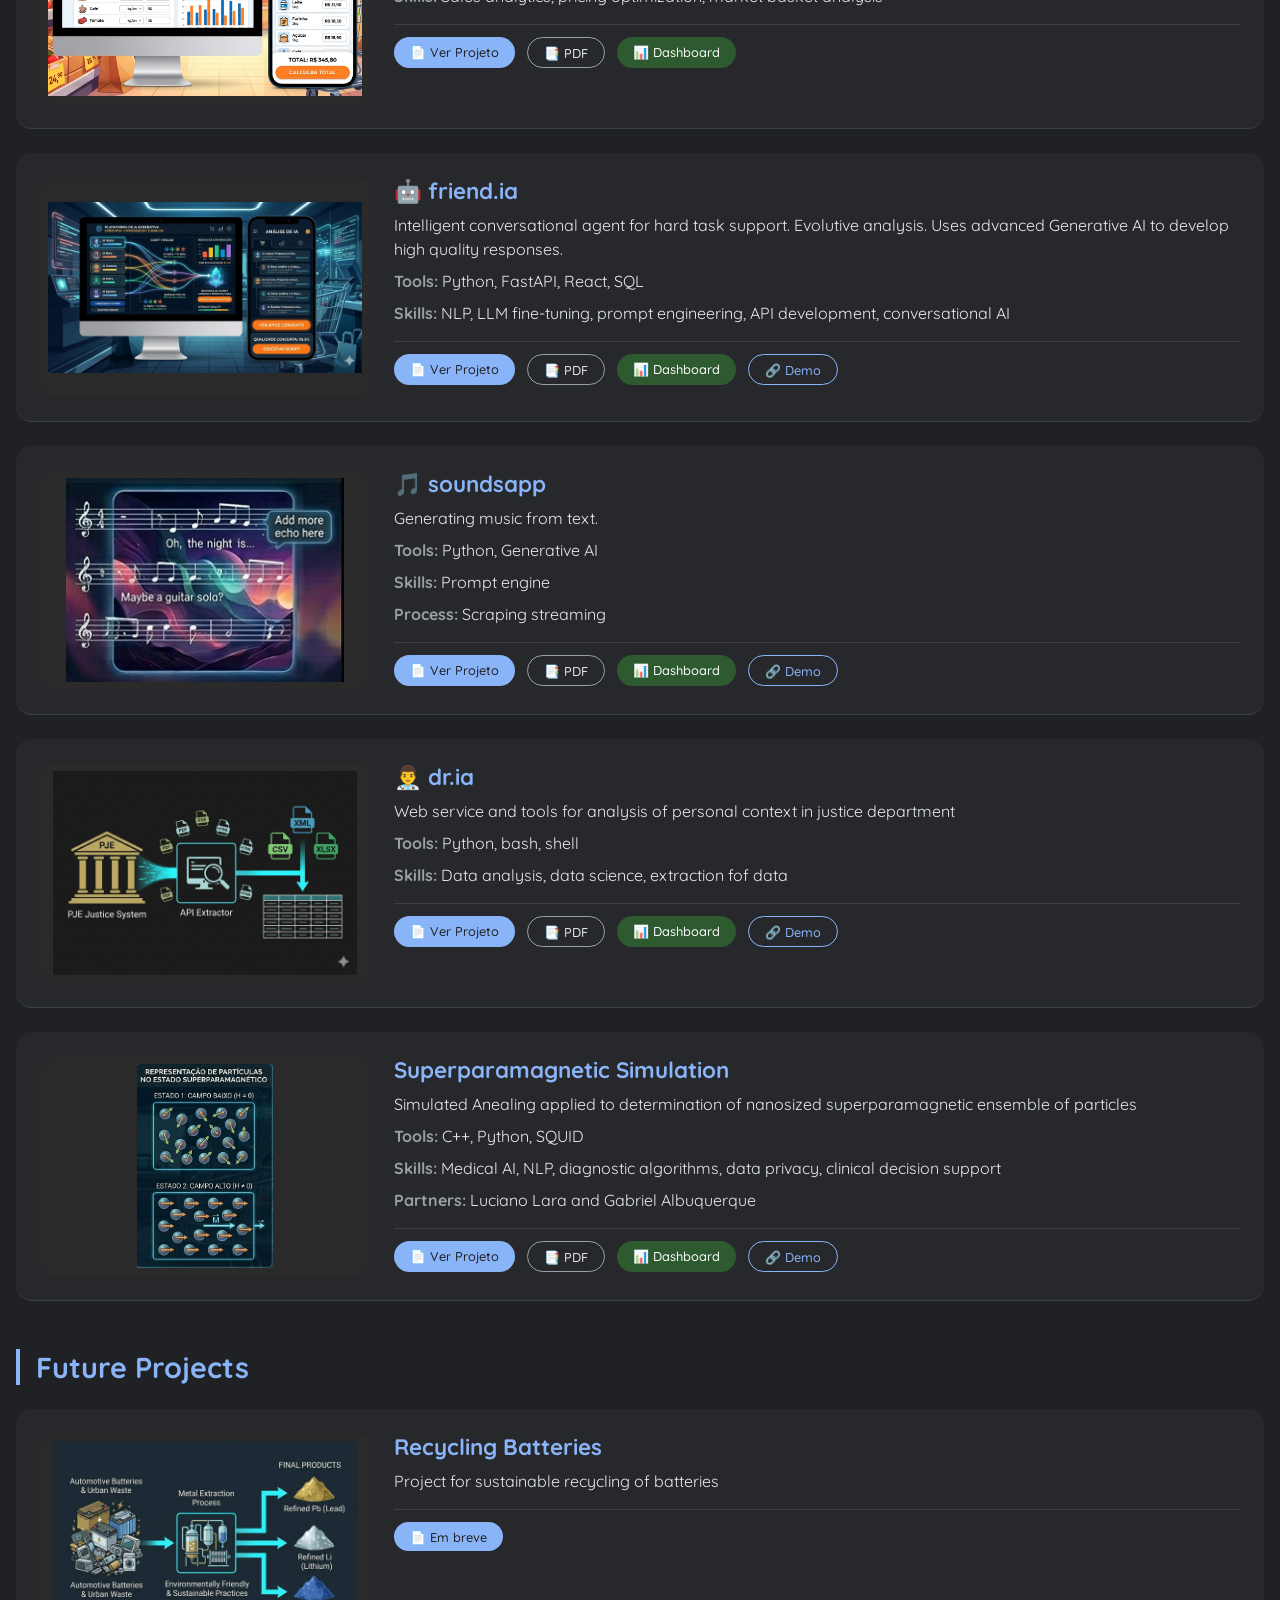
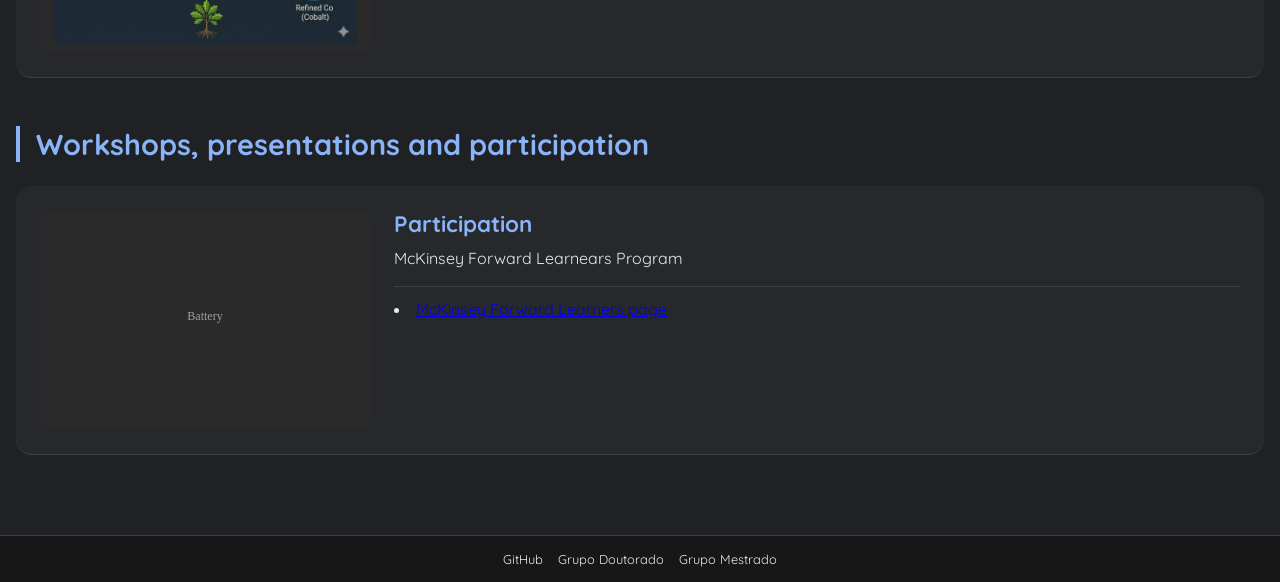
==== commit 70fbf7a1: "Replace iframe with image for Molecular Dynamics section" ====
--- a/index.html
+++ b/index.html
@@ -157,27 +157,28 @@
             <h1>Personal Projects</h1>
             
             <!-- Molecular Dynamics Studies-->
-            <article class="card card-with-image">
-                <div class="card-image">
-                    <iframe 
-                        src="animacao_particulas.html" 
-                        scrolling="no" 
-                        style="width:100%; height:150px; border:none; pointer-events:none; overflow:hidden;">
-                    </iframe>
-                </div>
-                
-                <div class="card-content">
-                    <h2>Molecular Dynamics</h2>
-                    <p>Series of Studies in Molecular Dynamics</p>
-                    <p><strong>Tools:</strong> Python</p>
-                    <p><strong>Skills:</strong> Data analysis, Molecular Dynamics, time-series visualization</p>
-                    <div class="card-buttons">
-                        <a href="projeto_dm.html" class="btn btn-primary">📄 Ver Projeto</a>
-                        <a href="docs/dm.pdf" class="btn btn-secondary" target="_blank">📑 PDF</a>
-                        <a href="dashboard_dm.html" class="btn btn-dashboard">📊 Dashboard</a>
-                    </div>
-                </div>
-            </article>
+<article class="card card-with-image">
+    <div class="card-image">
+        <img 
+            src="thumbnail_dm.png" 
+            alt="Molecular Dynamics" 
+            style="width:100%; height:150px; object-fit:cover;">
+    </div>
+    
+    <div class="card-content">
+        <a href="https://dbjesus.github.io/molecular_dynamic/" style="text-decoration: none; color: inherit;">
+            <h2>Molecular Dynamics</h2>
+        </a>
+        <p>Series of Studies in Molecular Dynamics</p>
+        <p><strong>Tools:</strong> Python</p>
+        <p><strong>Skills:</strong> Data analysis, Molecular Dynamics, time-series visualization</p>
+        <div class="card-buttons">
+            <a href="projeto_dm.html" class="btn btn-primary">📄 Ver Projeto</a>
+            <a href="docs/dm.pdf" class="btn btn-secondary" target="_blank">📑 PDF</a>
+            <a href="dashboard_dm.html" class="btn btn-dashboard">📊 Dashboard</a>
+        </div>
+    </div>
+</article>
 
 
             
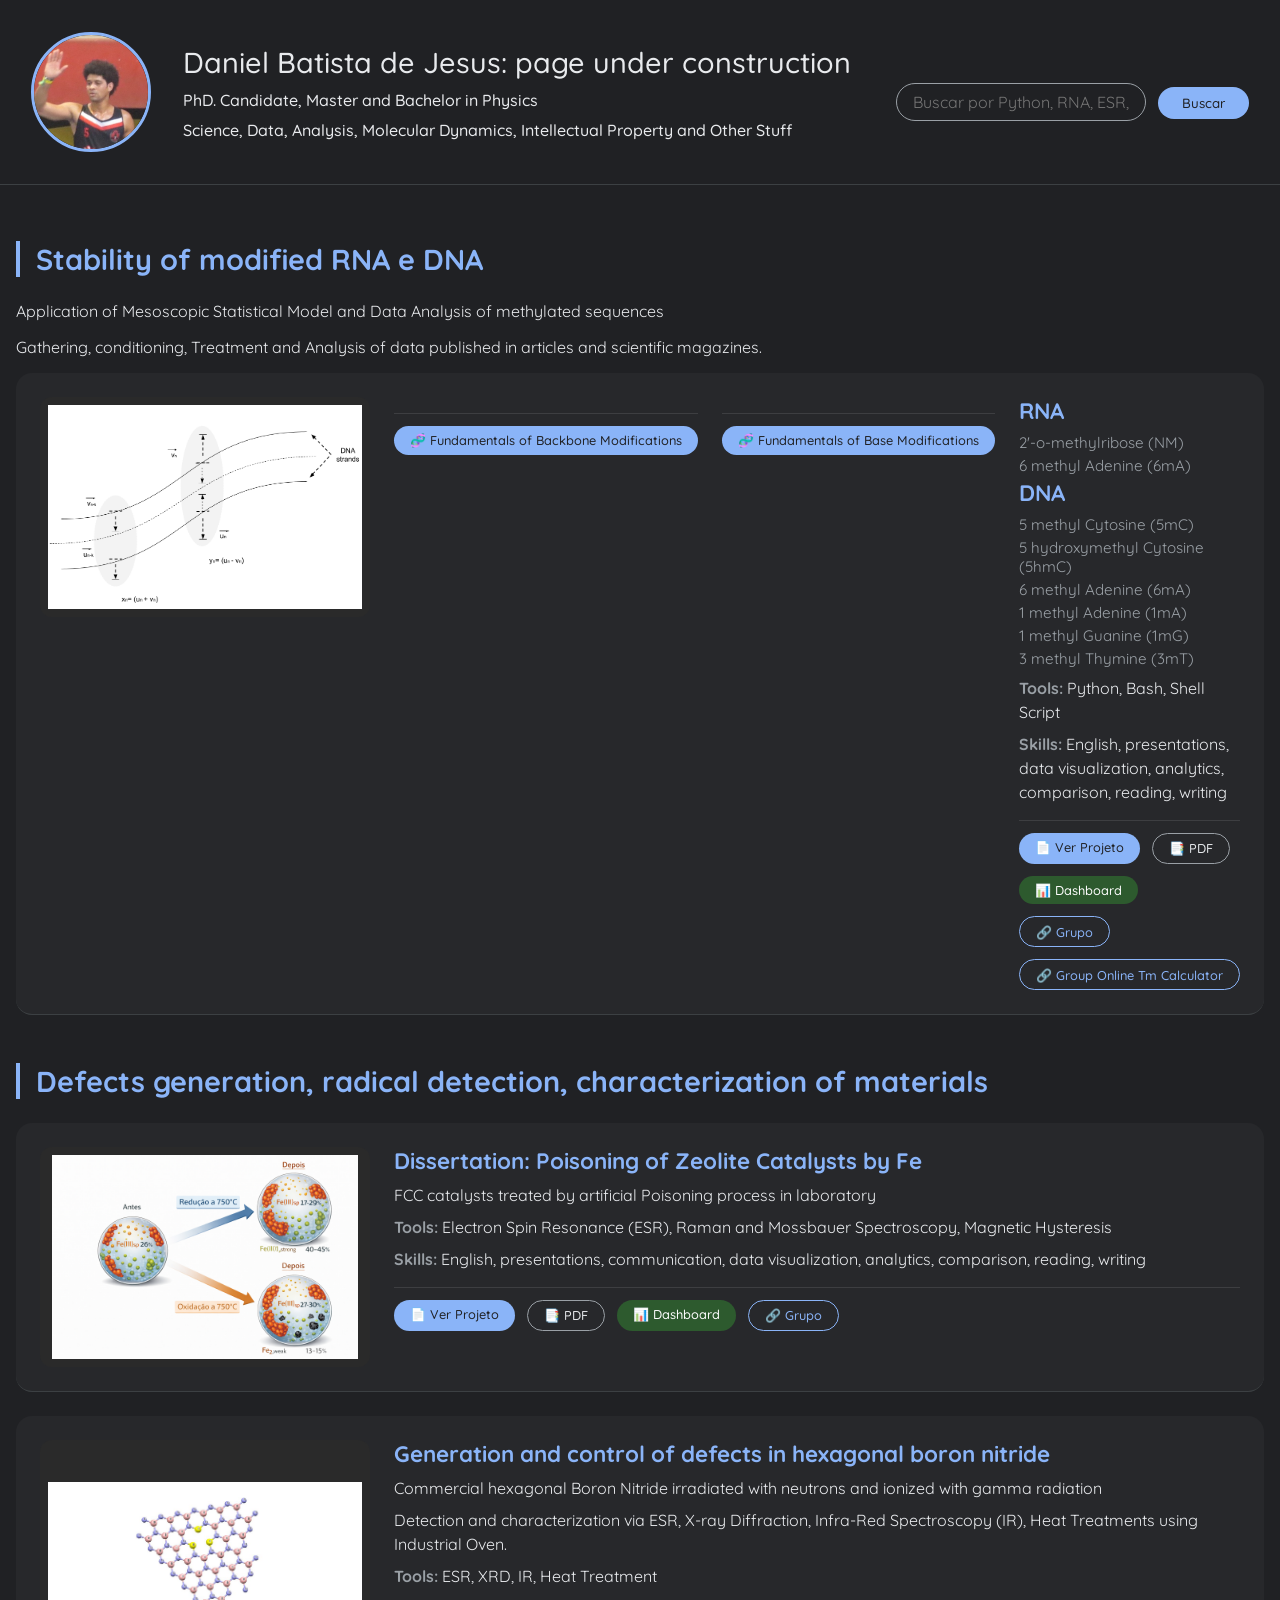
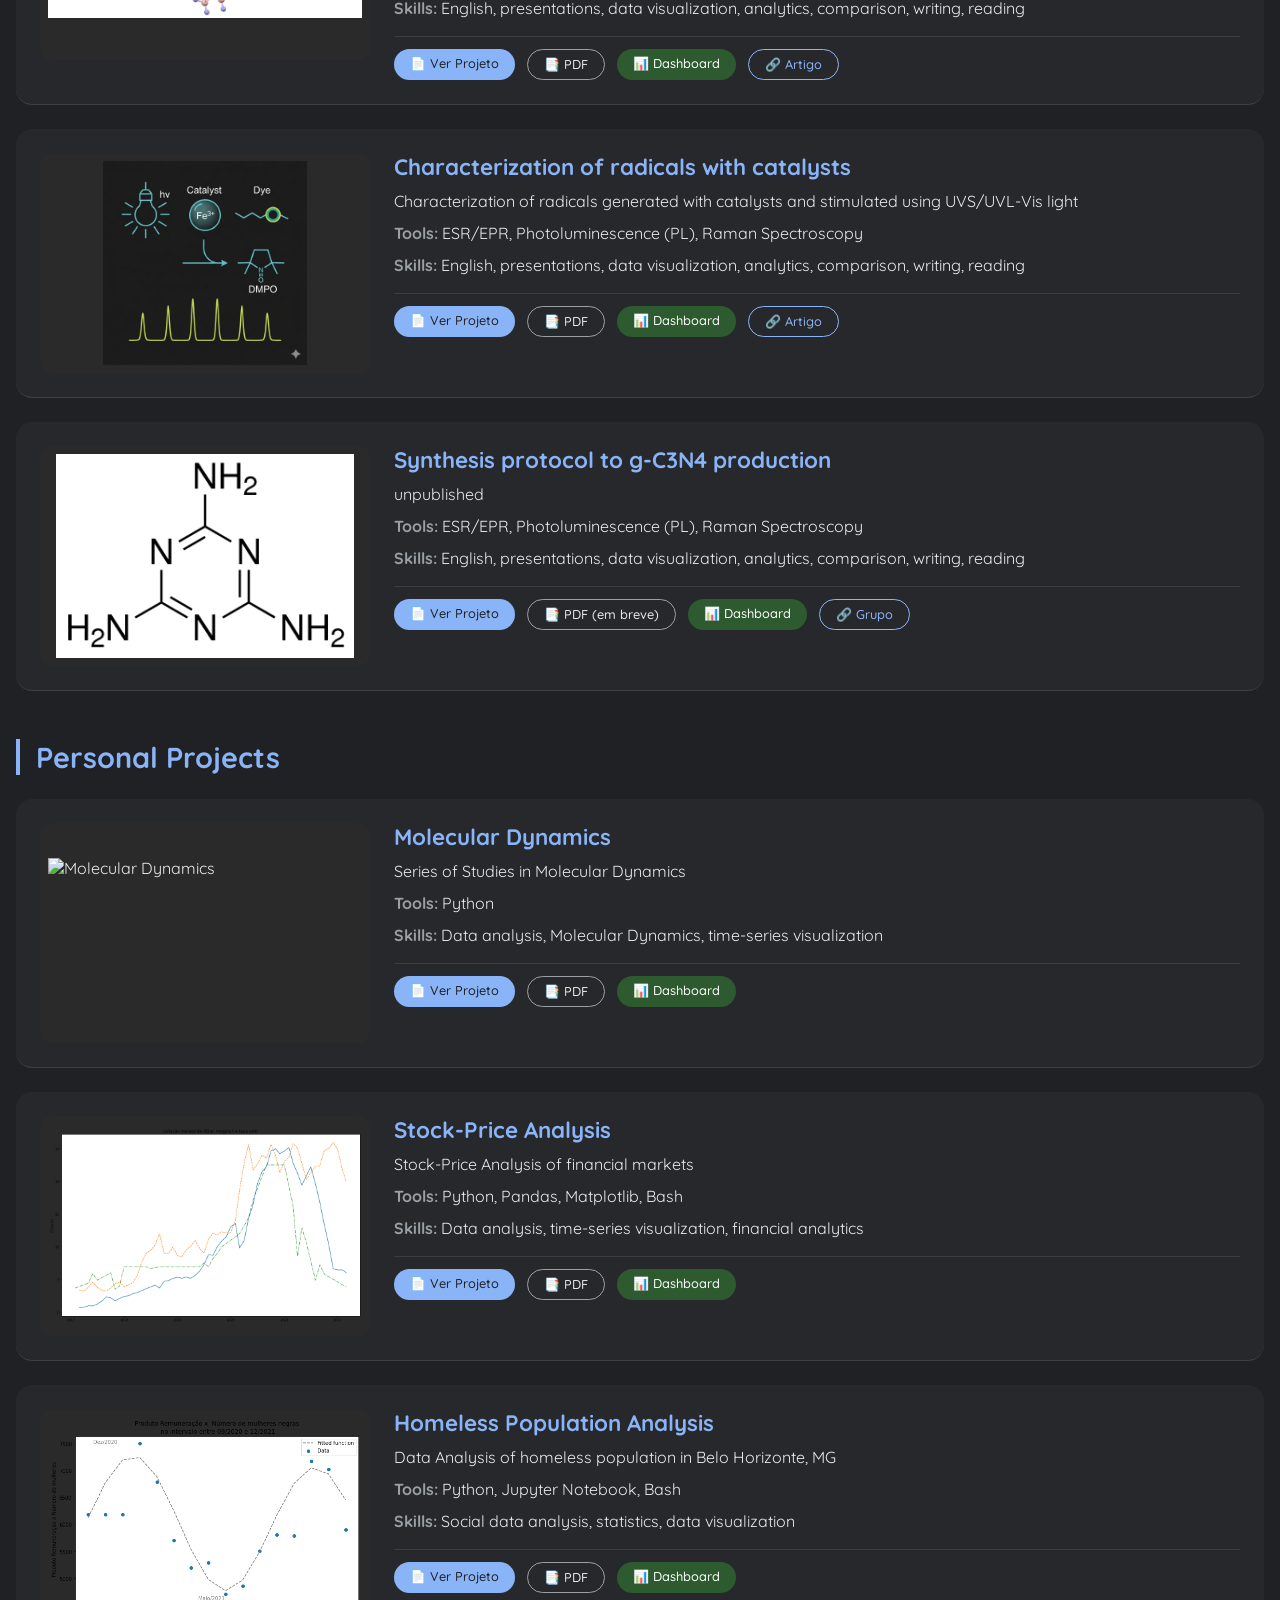
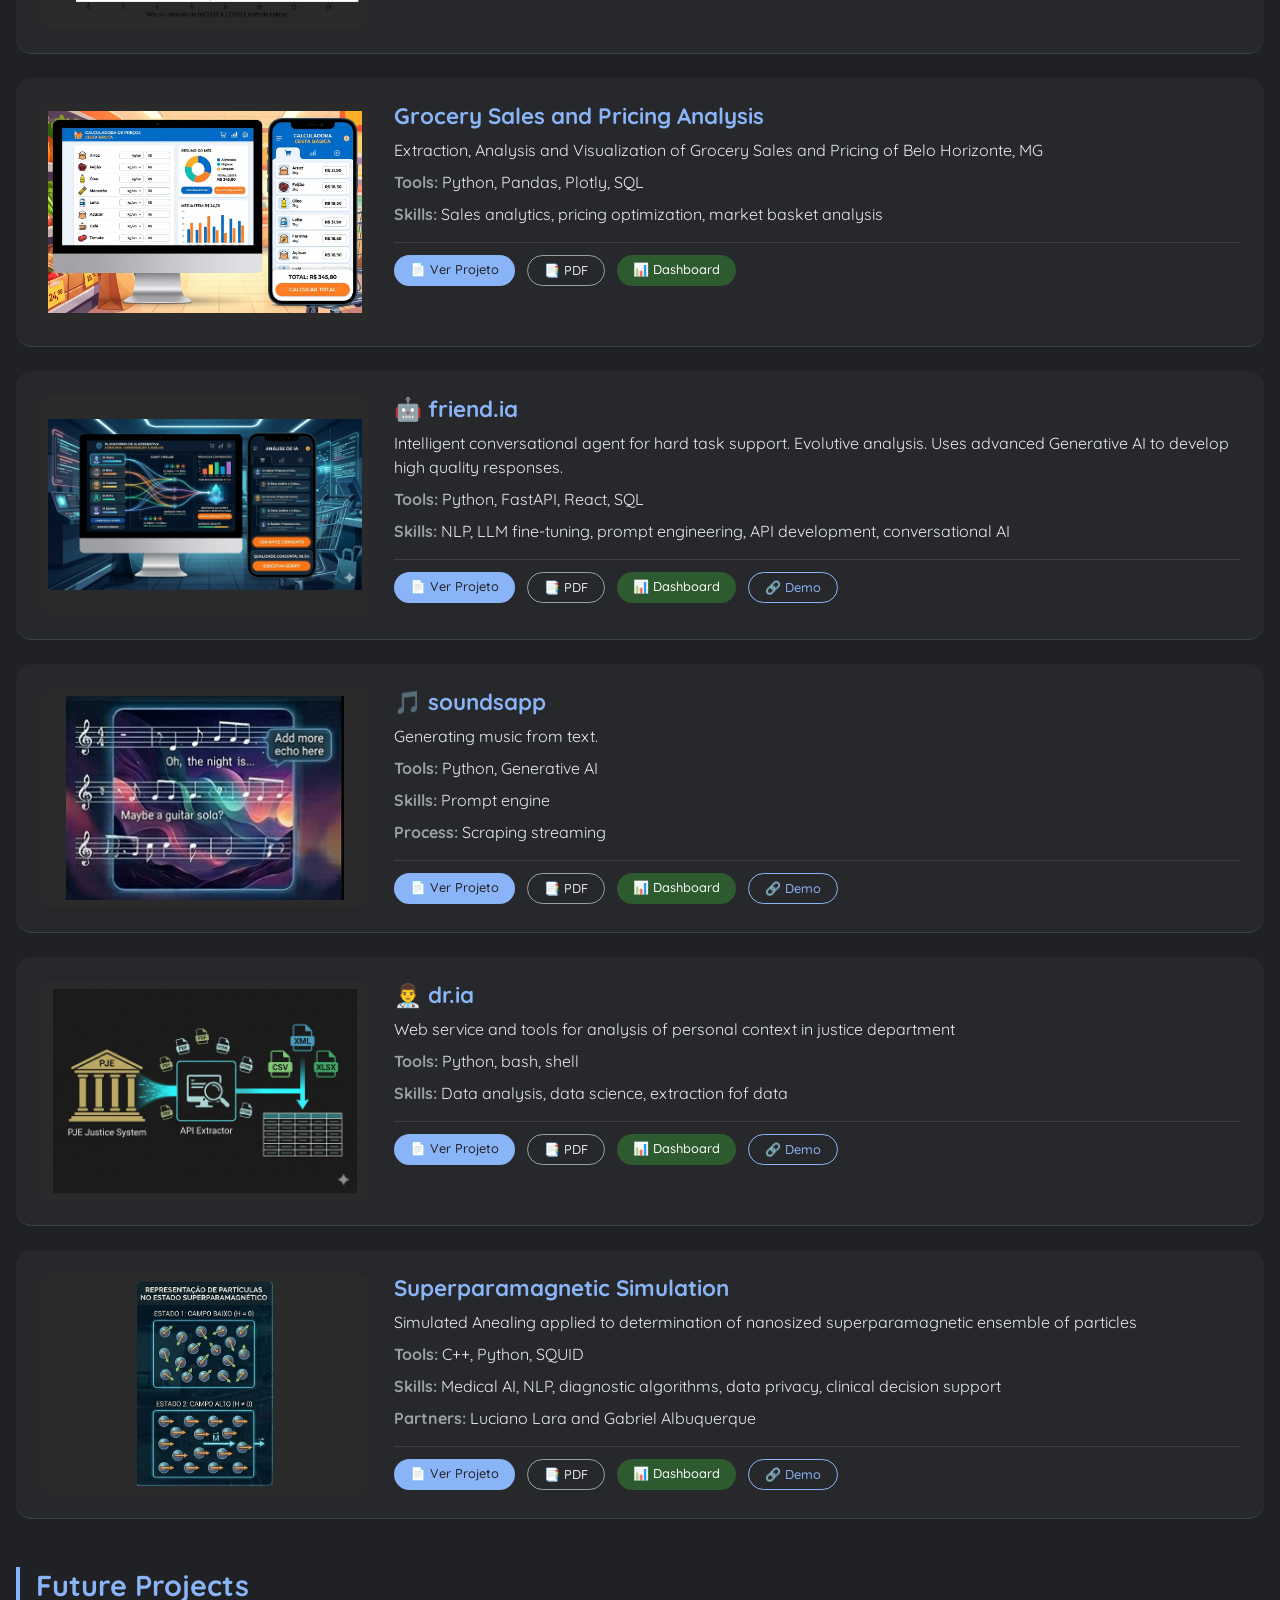
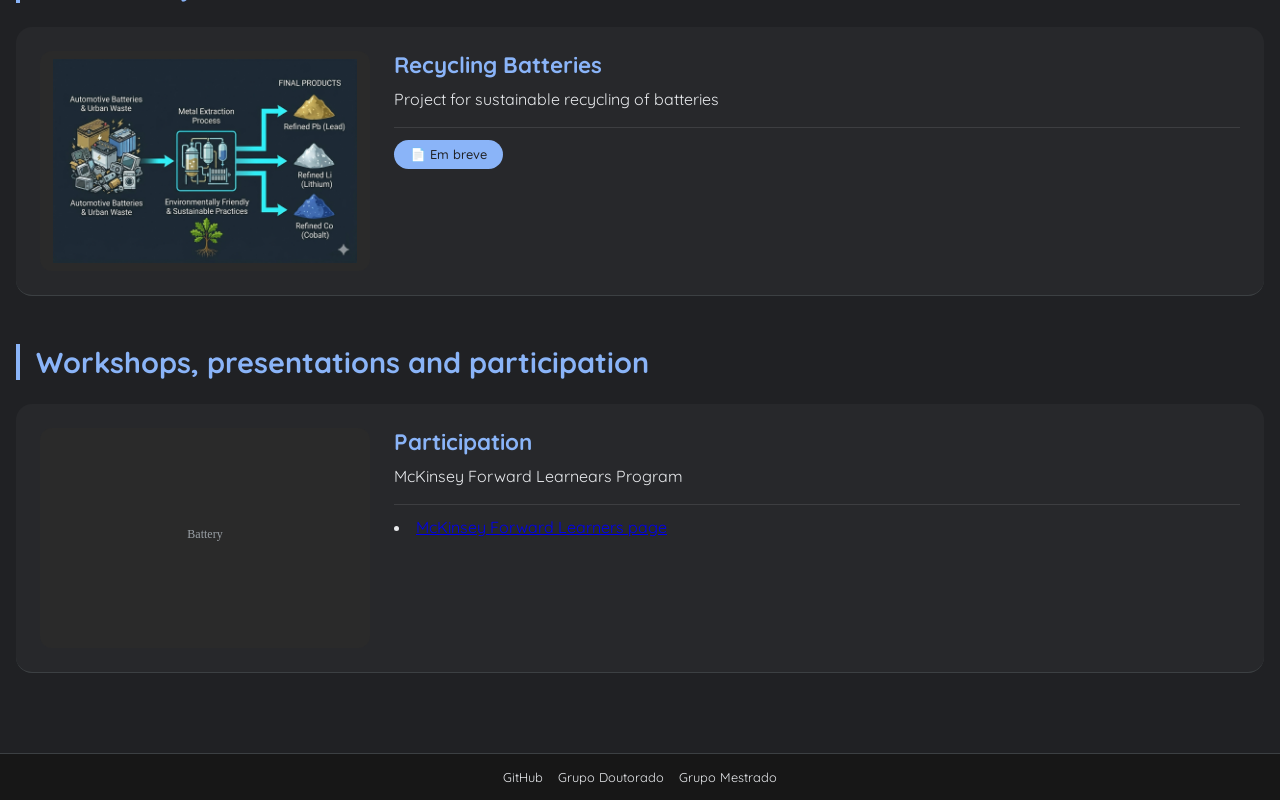
==== commit bdd30865: "Add buttons for Backbone and Base Modifications" ====
--- a/index.html
+++ b/index.html
@@ -45,6 +45,26 @@
             <img src="img/pb_placeholder.png" alt="RNA Structure" onerror="this.src='data:image/svg+xml,%3Csvg xmlns=\'http://www.w3.org/2000/svg\' width=\'150\' height=\'150\' viewBox=\'0 0 150 150\'%3E%3Crect width=\'150\' height=\'150\' fill=\'%232a2a2a\'/%3E%3Ctext x=\'75\' y=\'75\' text-anchor=\'middle\' fill=\'%239aa0a6\' font-size=\'12\'%3ERNA%3C/text%3E%3C/svg%3E'">
             <!--<img src="img/pb_placeholder_2.svg" alt="Segunda Imagem" style="margin-top: 0.5rem; width: 100%; border-radius: 0.75rem;" onerror="this.style.display='none'">-->
         </div>
+        <div class="card-buttons">
+
+                <a href="backbone_modifications.html"
+                   class="btn btn-primary">
+
+                   🧬 Fundamentals of Backbone Modifications
+
+                </a>
+
+            </div>
+        <div class="card-buttons">
+
+                <a href="bases_modifications.html"
+                   class="btn btn-primary">
+
+                   🧬 Fundamentals of Base Modifications
+
+                </a>
+
+            </div>
         <div class="card-content">
             <h2>RNA</h2>
             <h3>2'-o-methylribose (NM)</h3>
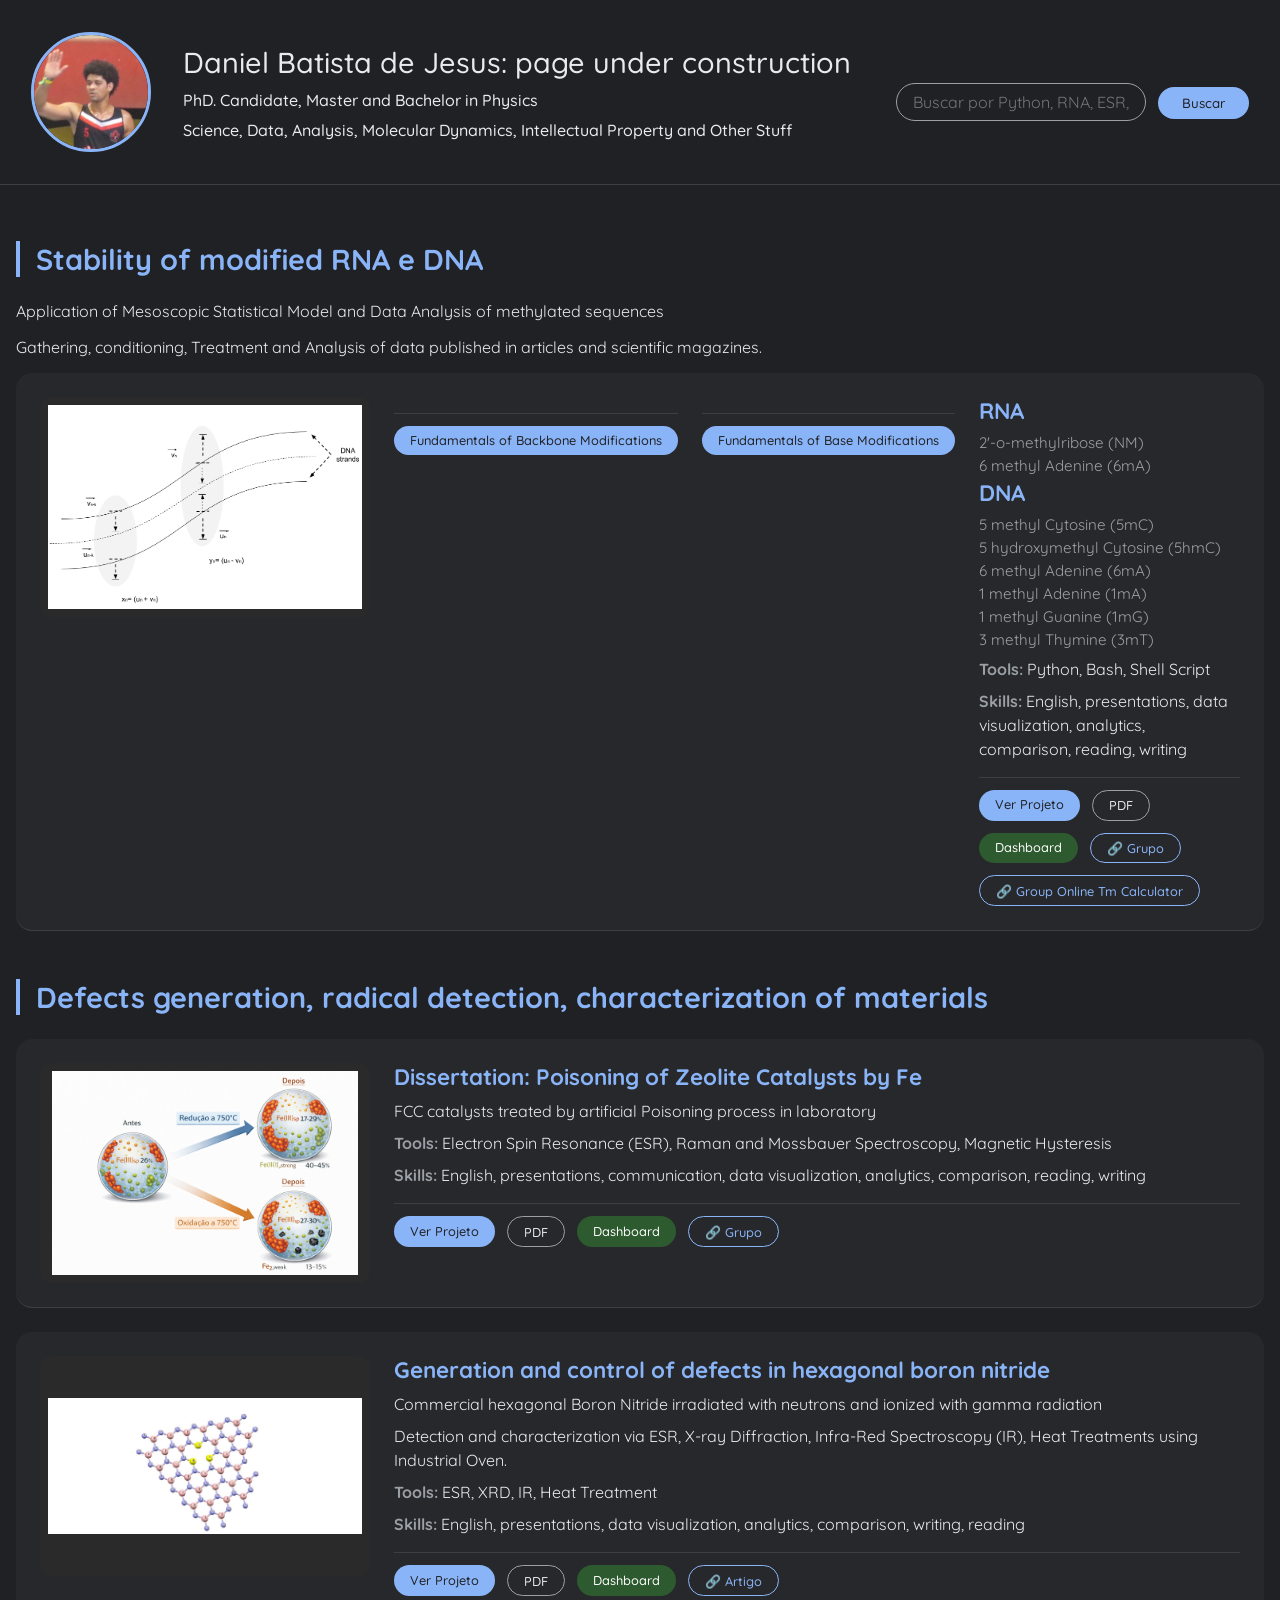
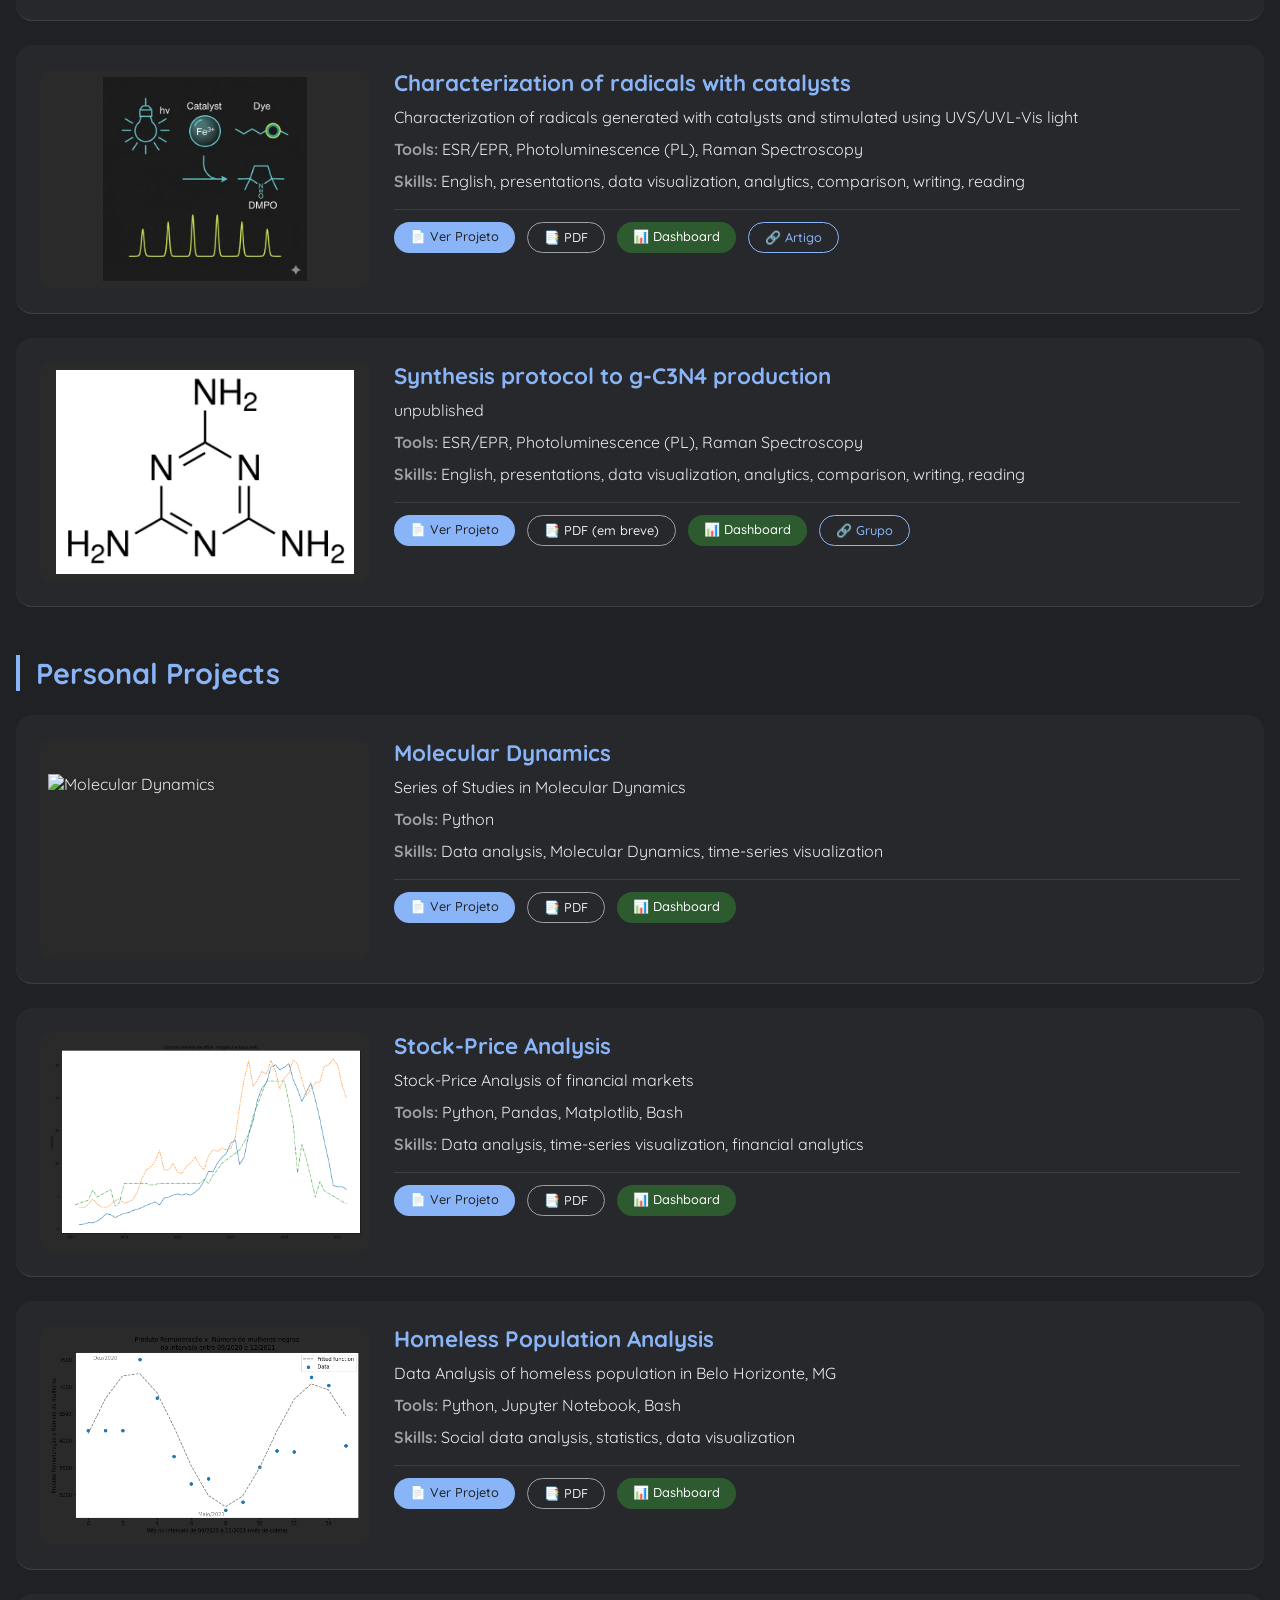
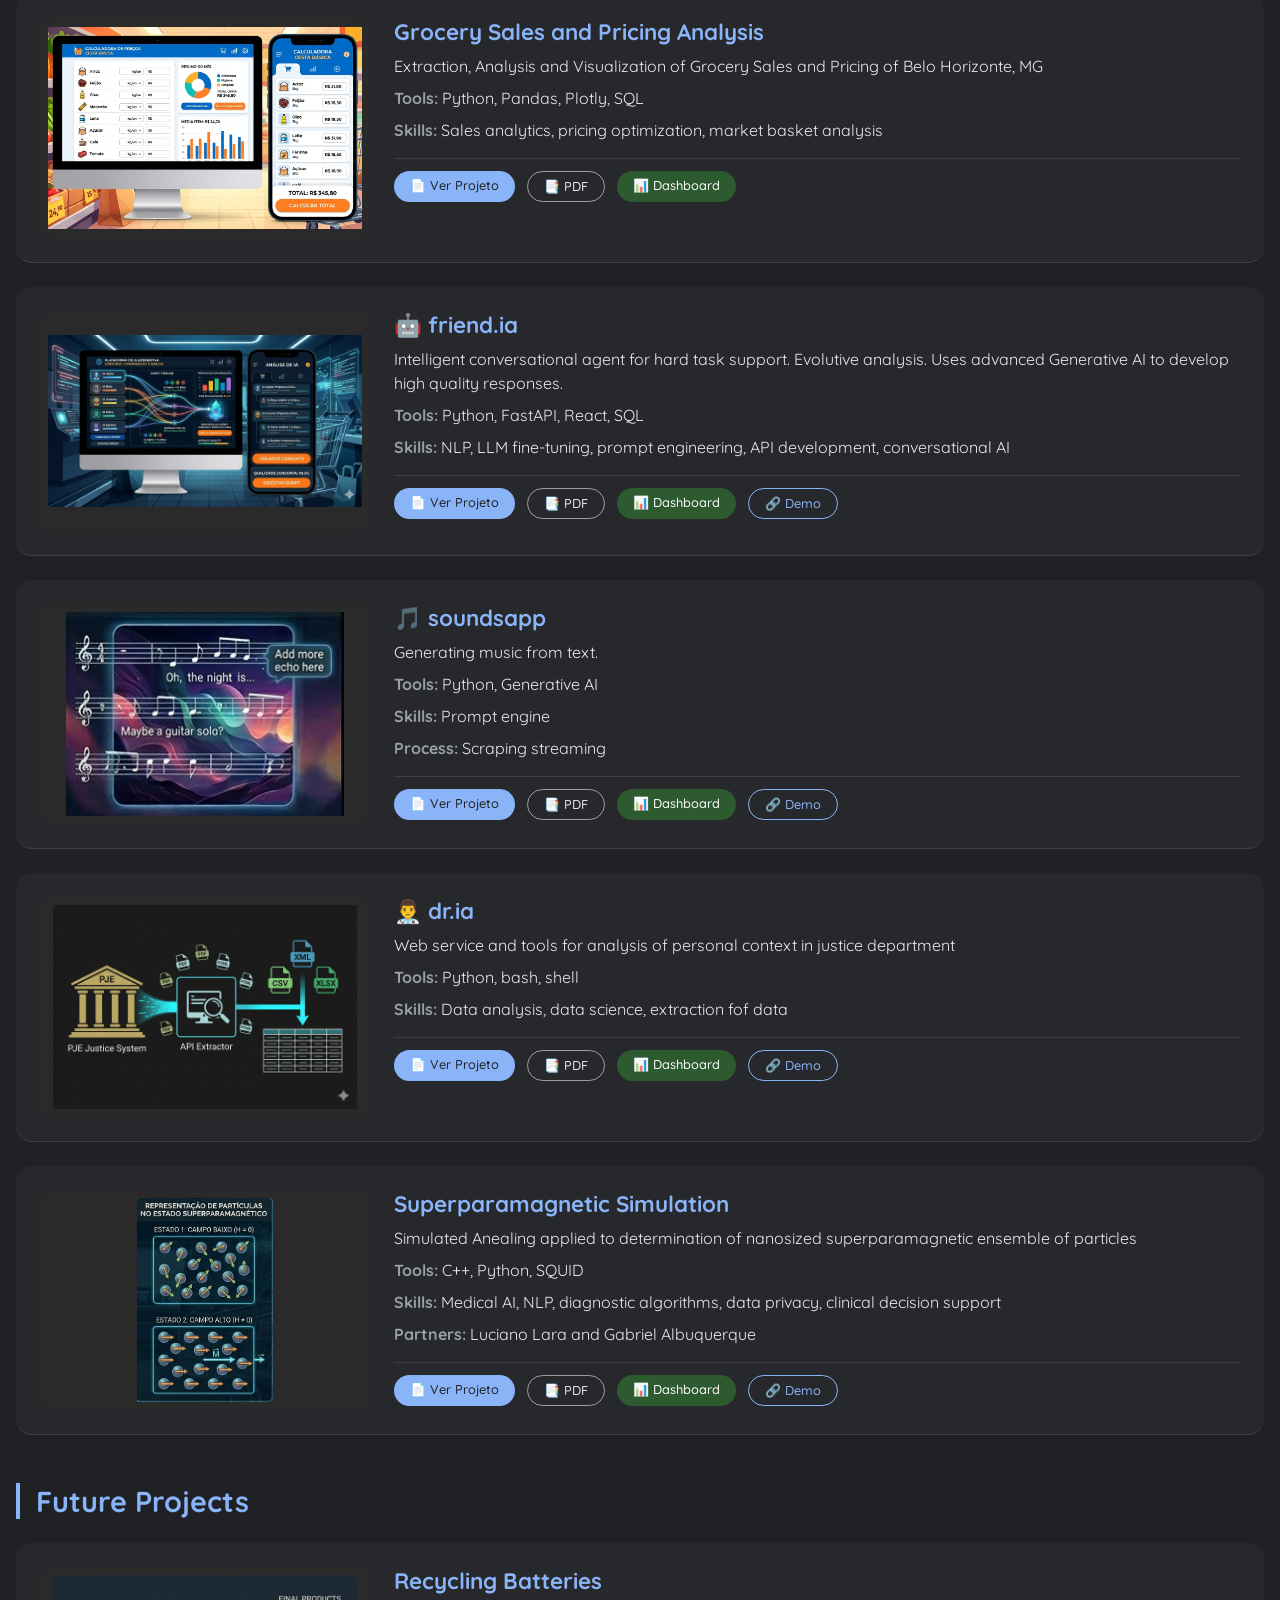
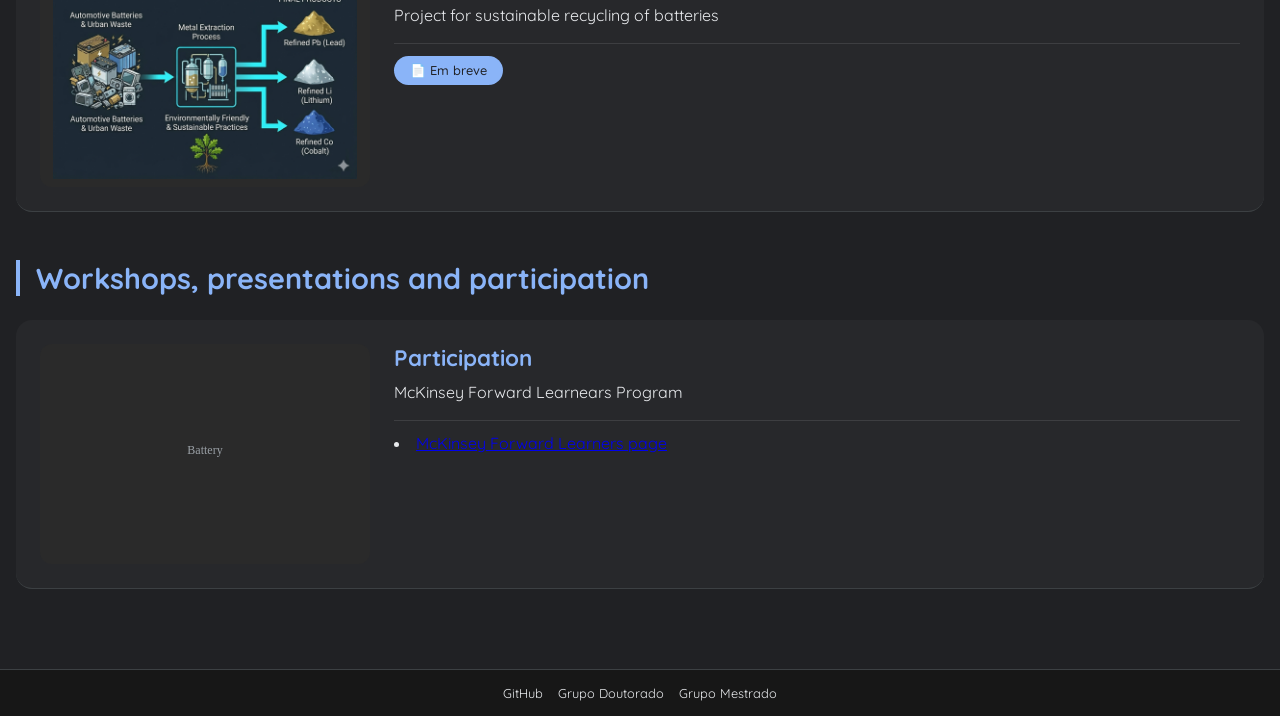
==== commit f6d40269: "Remove emojis from project links in index.html" ====
--- a/index.html
+++ b/index.html
@@ -49,9 +49,7 @@
 
                 <a href="backbone_modifications.html"
                    class="btn btn-primary">
-
-                   🧬 Fundamentals of Backbone Modifications
-
+                    Fundamentals of Backbone Modifications
                 </a>
 
             </div>
@@ -59,9 +57,7 @@
 
                 <a href="bases_modifications.html"
                    class="btn btn-primary">
-
-                   🧬 Fundamentals of Base Modifications
-
+                    Fundamentals of Base Modifications
                 </a>
 
             </div>
@@ -79,9 +75,9 @@
             <p><strong>Tools:</strong> Python, Bash, Shell Script</p>
             <p><strong>Skills:</strong> English, presentations, data visualization, analytics, comparison, reading, writing</p>
             <div class="card-buttons">
-                <a href="projeto_rna.html" class="btn btn-primary">📄 Ver Projeto</a>
-                <a href="docs/rna_analysis.pdf" class="btn btn-secondary" target="_blank">📑 PDF</a>
-                <a href="dashboard_rna.html" class="btn btn-dashboard">📊 Dashboard</a>
+                <a href="projeto_rna.html" class="btn btn-primary"> Ver Projeto</a>
+                <a href="docs/rna_analysis.pdf" class="btn btn-secondary" target="_blank"> PDF</a>
+                <a href="dashboard_rna.html" class="btn btn-dashboard"> Dashboard</a>
                 <a href="https://sites.google.com/site/geraldweberufmg/group" class="btn btn-link" target="_blank">🔗 Grupo</a>
                 <a href="https://bioinf.fisica.ufmg.br/app/comparetm.pl" class="btn btn-link" target="_blank">🔗 Group Online Tm Calculator </a>
             </div>
@@ -105,9 +101,9 @@
                     <p><strong>Tools:</strong> Electron Spin Resonance (ESR), Raman and Mossbauer Spectroscopy, Magnetic Hysteresis</p>
                     <p><strong>Skills:</strong> English, presentations, communication, data visualization, analytics, comparison, reading, writing</p>
                     <div class="card-buttons">
-                        <a href="projeto_zeolite.html" class="btn btn-primary">📄 Ver Projeto</a>
-                        <a href="docs/zeolite_analysis.pdf" class="btn btn-secondary" target="_blank">📑 PDF</a>
-                        <a href="dashboard_zeolite.html" class="btn btn-dashboard">📊 Dashboard</a>
+                        <a href="projeto_zeolite.html" class="btn btn-primary"> Ver Projeto</a>
+                        <a href="docs/zeolite_analysis.pdf" class="btn btn-secondary" target="_blank"> PDF</a>
+                        <a href="dashboard_zeolite.html" class="btn btn-dashboard">Dashboard</a>
                         <a href="https://www.fisica.ufmg.br/laboratorios/laboratorio-de-ressonancia-magnetica/" class="btn btn-link" target="_blank">🔗 Grupo</a>
                     </div>
                 </div>
@@ -124,9 +120,9 @@
                     <p><strong>Tools:</strong> ESR, XRD, IR, Heat Treatment</p>
                     <p><strong>Skills:</strong> English, presentations, data visualization, analytics, comparison, writing, reading</p>
                     <div class="card-buttons">
-                        <a href="projeto_hbn.html" class="btn btn-primary">📄 Ver Projeto</a>
-                        <a href="docs/hbn_analysis.pdf" class="btn btn-secondary" target="_blank">📑 PDF</a>
-                        <a href="dashboard_hbn.html" class="btn btn-dashboard">📊 Dashboard</a>
+                        <a href="projeto_hbn.html" class="btn btn-primary"> Ver Projeto</a>
+                        <a href="docs/hbn_analysis.pdf" class="btn btn-secondary" target="_blank"> PDF</a>
+                        <a href="dashboard_hbn.html" class="btn btn-dashboard"> Dashboard</a>
                         <a href="https://journals.aps.org/prb/abstract/10.1103/PhysRevB.98.155203" class="btn btn-link" target="_blank">🔗 Artigo</a>
                     </div>
                 </div>
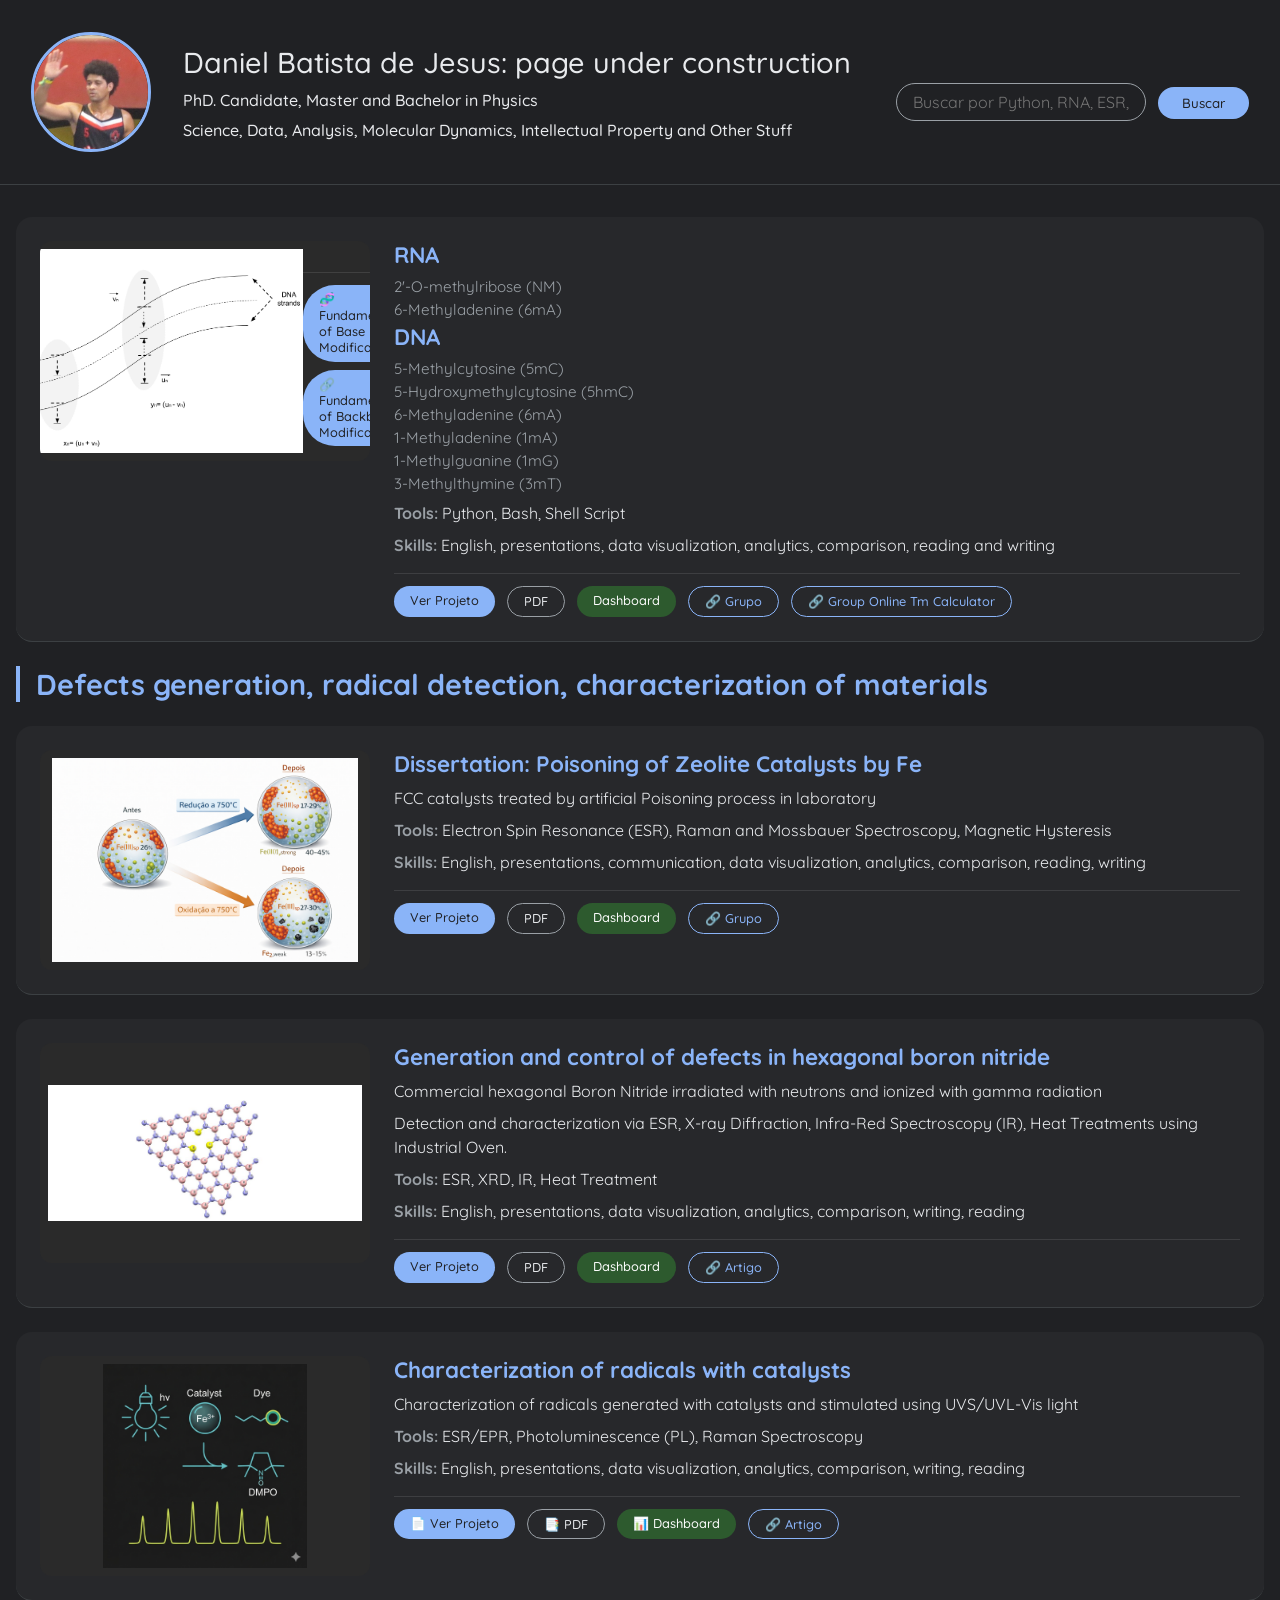
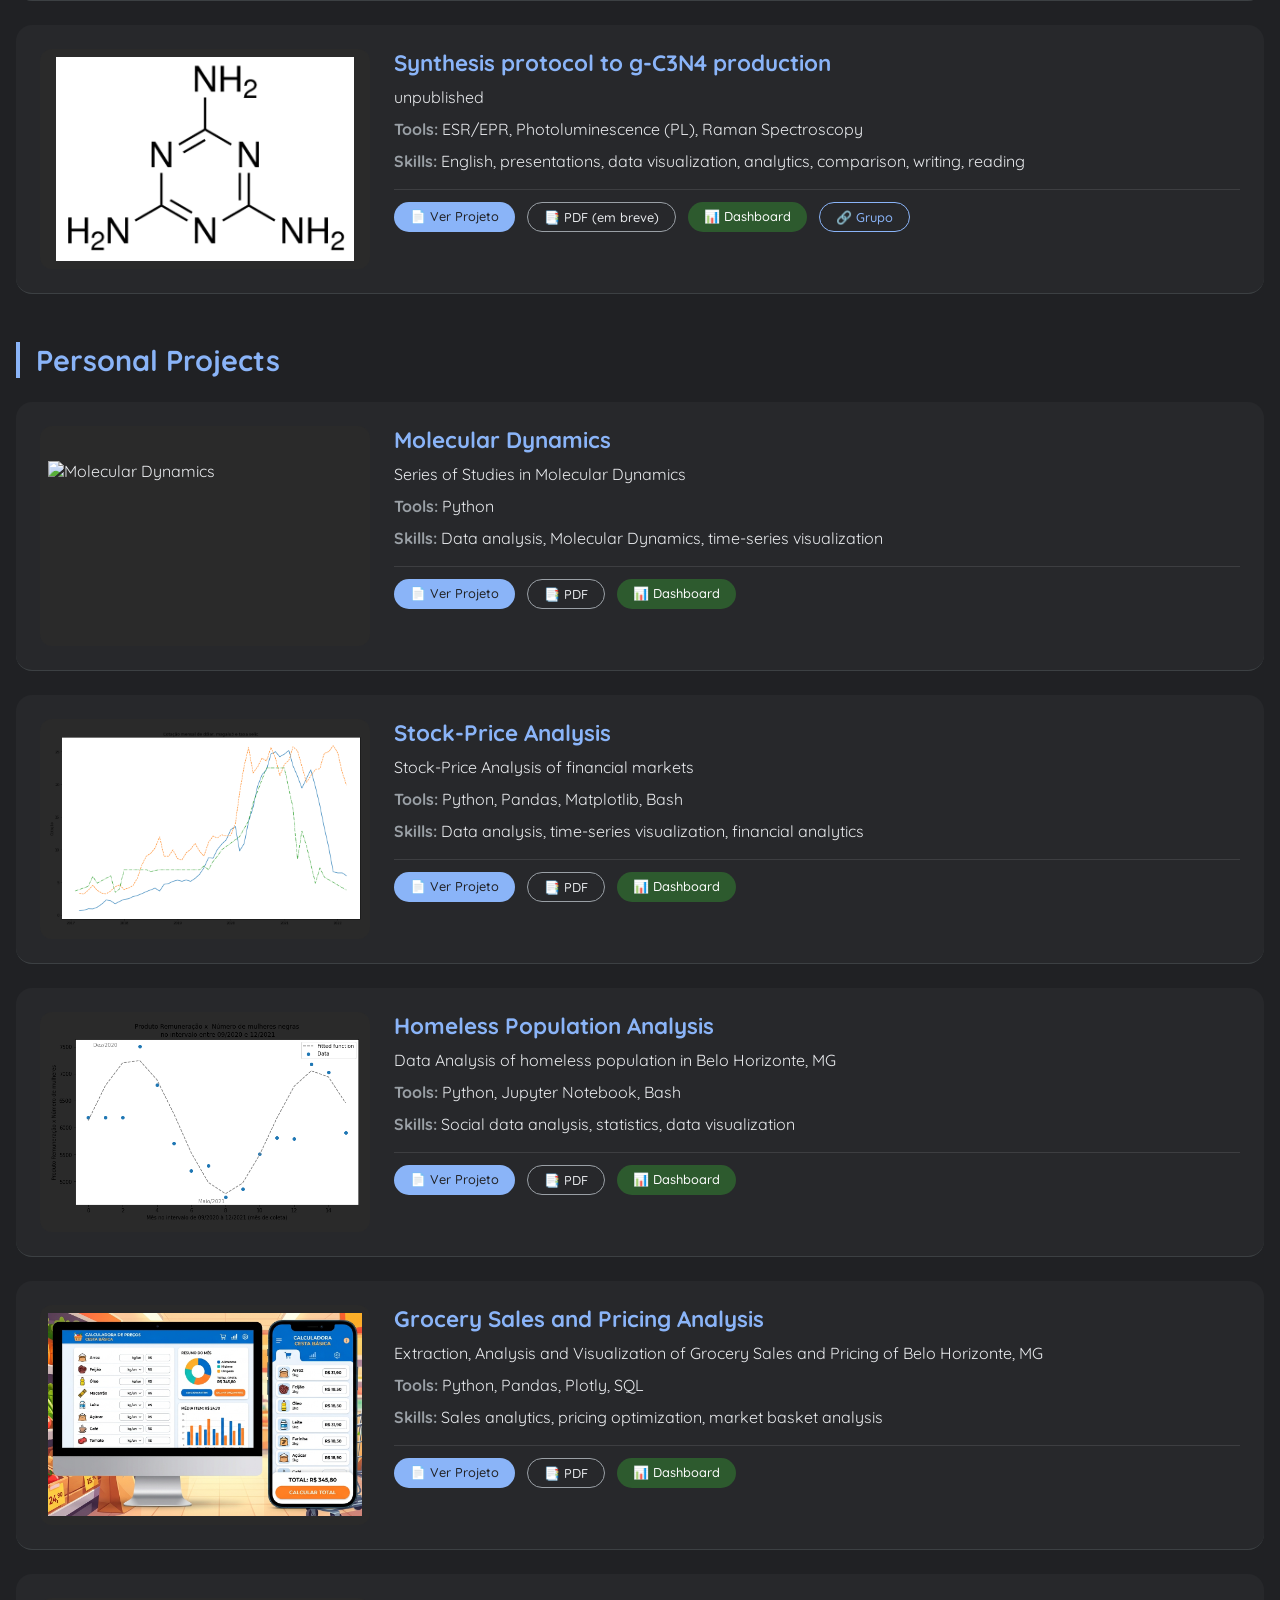
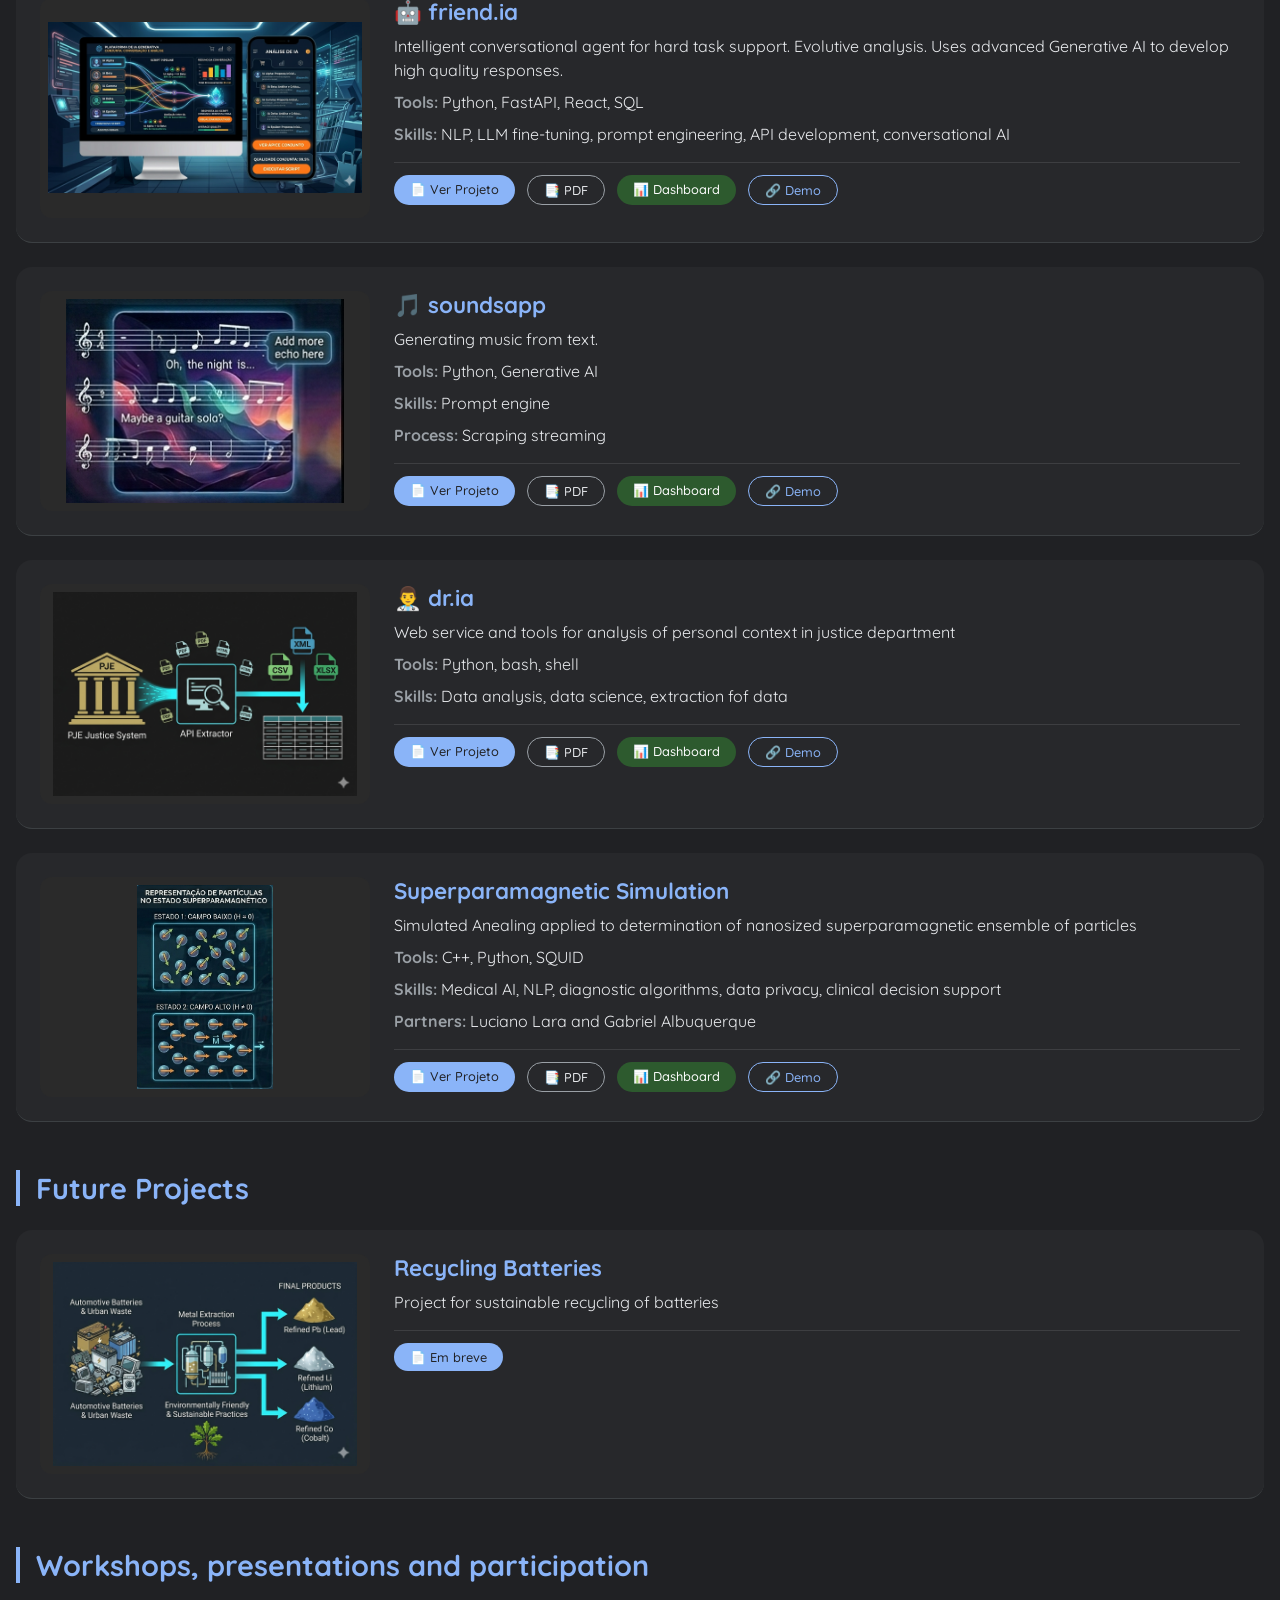
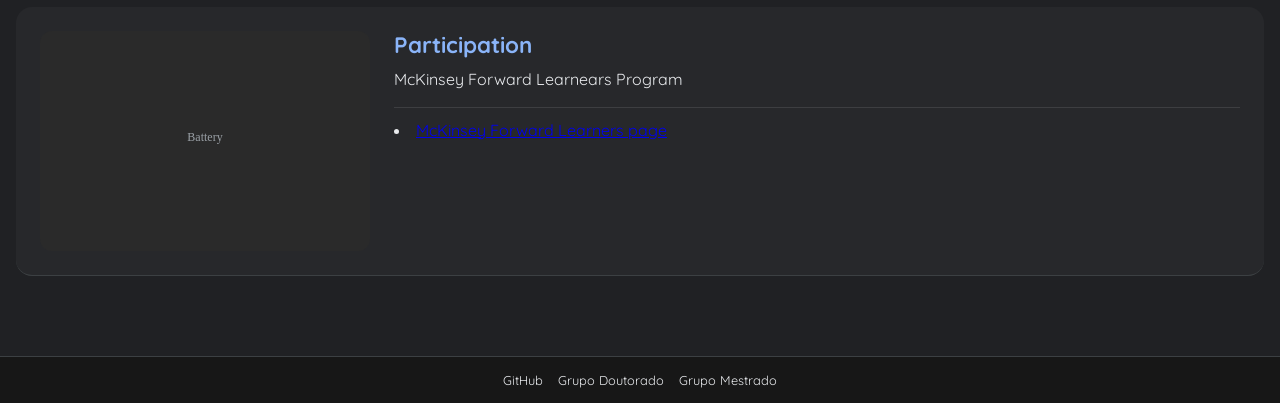
==== commit 42917453: "Refactor RNA and DNA content with updated links Updated the structure and content of the RNA and DNA" ====
--- a/index.html
+++ b/index.html
@@ -35,56 +35,108 @@
         <!-- ===================================================== -->
         <!-- PROJETO 1: Stability of modified RNA e DNA -->
         <!-- ===================================================== -->
-    <section class="card-container">
-    <h1>Stability of modified RNA e DNA</h1>
-    <p>Application of Mesoscopic Statistical Model and Data Analysis of methylated sequences</p>
-    <p>Gathering, conditioning, Treatment and Analysis of data published in articles and scientific magazines.</p>
-    
     <article class="card card-with-image">
-        <div class="card-image">
-            <img src="img/pb_placeholder.png" alt="RNA Structure" onerror="this.src='data:image/svg+xml,%3Csvg xmlns=\'http://www.w3.org/2000/svg\' width=\'150\' height=\'150\' viewBox=\'0 0 150 150\'%3E%3Crect width=\'150\' height=\'150\' fill=\'%232a2a2a\'/%3E%3Ctext x=\'75\' y=\'75\' text-anchor=\'middle\' fill=\'%239aa0a6\' font-size=\'12\'%3ERNA%3C/text%3E%3C/svg%3E'">
-            <!--<img src="img/pb_placeholder_2.svg" alt="Segunda Imagem" style="margin-top: 0.5rem; width: 100%; border-radius: 0.75rem;" onerror="this.style.display='none'">-->
+
+    <div class="card-image">
+
+        <img src="img/pb_placeholder.png"
+             alt="RNA Structure"
+
+             onerror="this.src='data:image/svg+xml,%3Csvg xmlns=\'http://www.w3.org/2000/svg\' width=\'150\' height=\'150\' viewBox=\'0 0 150 150\'%3E%3Crect width=\'150\' height=\'150\' fill=\'%232a2a2a\'/%3E%3Ctext x=\'75\' y=\'75\' text-anchor=\'middle\' fill=\'%239aa0a6\' font-size=\'12\'%3ERNA%3C/text%3E%3C/svg%3E'">
+
+        <!-- LINKS ABAIXO DA IMAGEM -->
+        <div class="card-buttons" style="margin-top: 1rem; flex-direction: column; gap: 0.5rem;">
+
+            <a href="bases_modifications.html"
+               class="btn btn-primary">
+
+               🧬 Fundamentals of Base Modifications
+
+            </a>
+
+            <a href="backbone_modifications.html"
+               class="btn btn-primary">
+
+               🔗 Fundamentals of Backbone Modifications
+
+            </a>
+
         </div>
+
+    </div>
+
+    <div class="card-content">
+
+        <h2>RNA</h2>
+
+        <h3>2'-O-methylribose (NM)</h3>
+        <h3>6-Methyladenine (6mA)</h3>
+
+        <h2>DNA</h2>
+
+        <h3>5-Methylcytosine (5mC)</h3>
+        <h3>5-Hydroxymethylcytosine (5hmC)</h3>
+        <h3>6-Methyladenine (6mA)</h3>
+        <h3>1-Methyladenine (1mA)</h3>
+        <h3>1-Methylguanine (1mG)</h3>
+        <h3>3-Methylthymine (3mT)</h3>
+
+        <p>
+            <strong>Tools:</strong>
+            Python, Bash, Shell Script
+        </p>
+
+        <p>
+            <strong>Skills:</strong>
+            English, presentations, data visualization,
+            analytics, comparison, reading and writing
+        </p>
+
         <div class="card-buttons">
 
-                <a href="backbone_modifications.html"
-                   class="btn btn-primary">
-                    Fundamentals of Backbone Modifications
-                </a>
-
-            </div>
-        <div class="card-buttons">
-
-                <a href="bases_modifications.html"
-                   class="btn btn-primary">
-                    Fundamentals of Base Modifications
-                </a>
-
-            </div>
-        <div class="card-content">
-            <h2>RNA</h2>
-            <h3>2'-o-methylribose (NM)</h3>
-            <h3>6 methyl Adenine (6mA)</h3>
-            <h2>DNA</h2>
-            <h3>5 methyl Cytosine (5mC)</h3>
-            <h3>5 hydroxymethyl Cytosine (5hmC)</h3>
-            <h3>6 methyl Adenine (6mA)</h3>
-            <h3>1 methyl Adenine (1mA)</h3>
-            <h3>1 methyl Guanine (1mG)</h3>
-            <h3>3 methyl Thymine (3mT)</h3>
-            <p><strong>Tools:</strong> Python, Bash, Shell Script</p>
-            <p><strong>Skills:</strong> English, presentations, data visualization, analytics, comparison, reading, writing</p>
-            <div class="card-buttons">
-                <a href="projeto_rna.html" class="btn btn-primary"> Ver Projeto</a>
-                <a href="docs/rna_analysis.pdf" class="btn btn-secondary" target="_blank"> PDF</a>
-                <a href="dashboard_rna.html" class="btn btn-dashboard"> Dashboard</a>
-                <a href="https://sites.google.com/site/geraldweberufmg/group" class="btn btn-link" target="_blank">🔗 Grupo</a>
-                <a href="https://bioinf.fisica.ufmg.br/app/comparetm.pl" class="btn btn-link" target="_blank">🔗 Group Online Tm Calculator </a>
-            </div>
+            <a href="projeto_rna.html"
+               class="btn btn-primary">
+
+               Ver Projeto
+
+            </a>
+
+            <a href="docs/rna_analysis.pdf"
+               class="btn btn-secondary"
+               target="_blank">
+
+               PDF
+
+            </a>
+
+            <a href="dashboard_rna.html"
+               class="btn btn-dashboard">
+
+               Dashboard
+
+            </a>
+
+            <a href="https://sites.google.com/site/geraldweberufmg/group"
+               class="btn btn-link"
+               target="_blank">
+
+               🔗 Grupo
+
+            </a>
+
+            <a href="https://bioinf.fisica.ufmg.br/app/comparetm.pl"
+               class="btn btn-link"
+               target="_blank">
+
+               🔗 Group Online Tm Calculator
+
+            </a>
+
         </div>
-    </article>
-</section>
-
+
+    </div>
+
+</article>
         <!-- ===================================================== -->
         <!-- PROJETO 2: Defects generation, radical detection -->
         <!-- ===================================================== -->
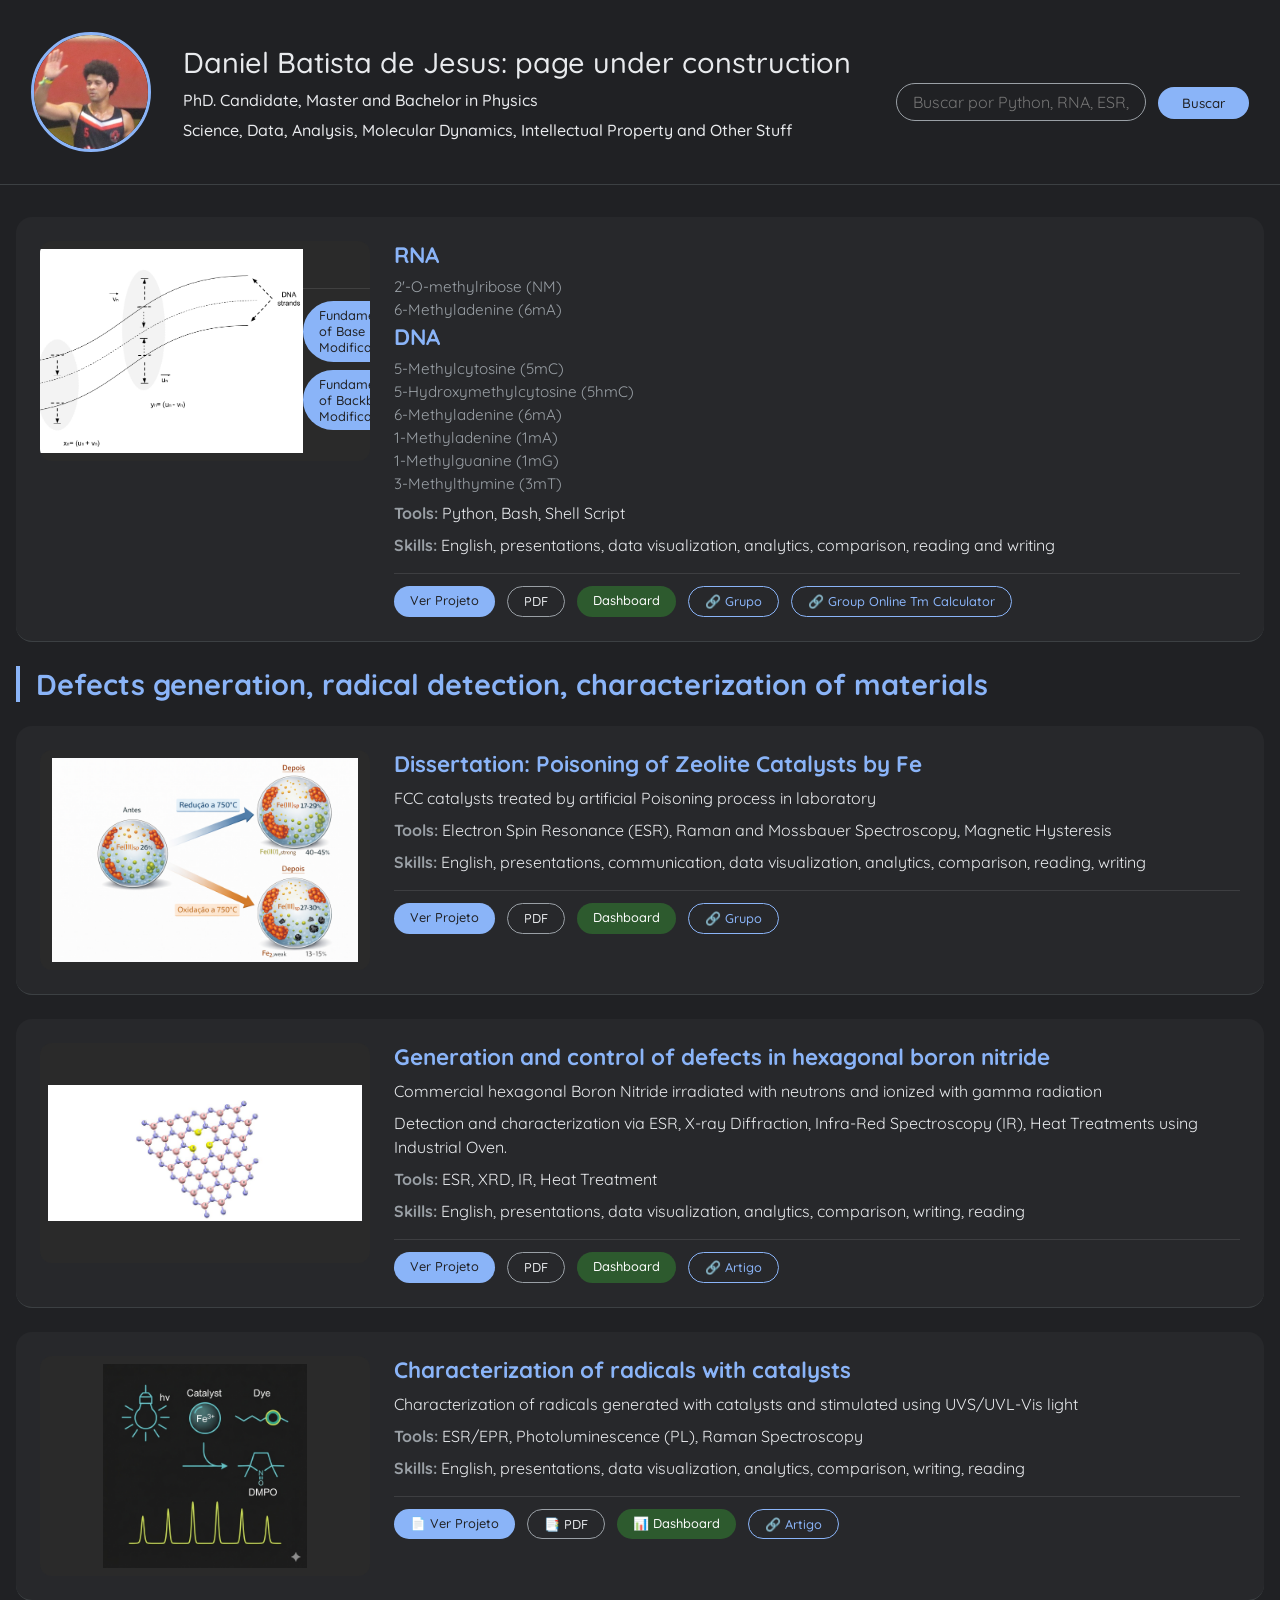
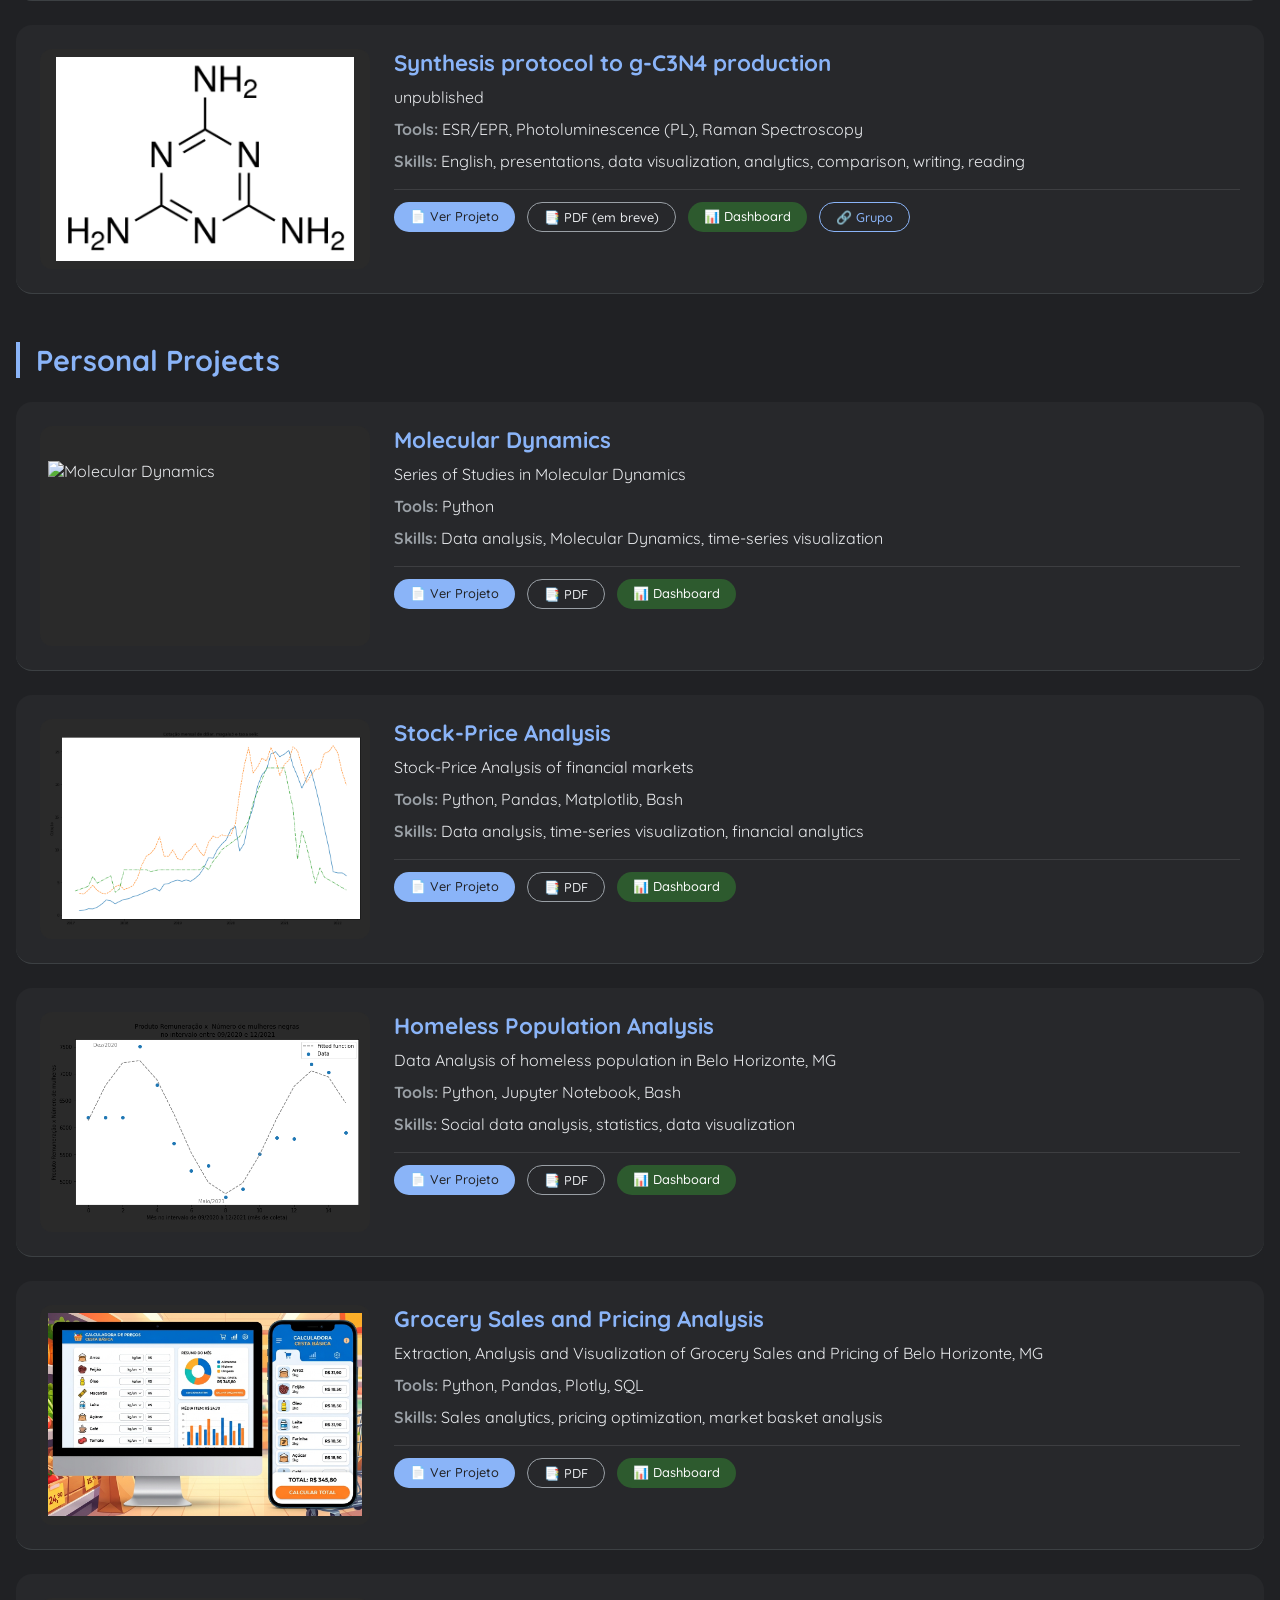
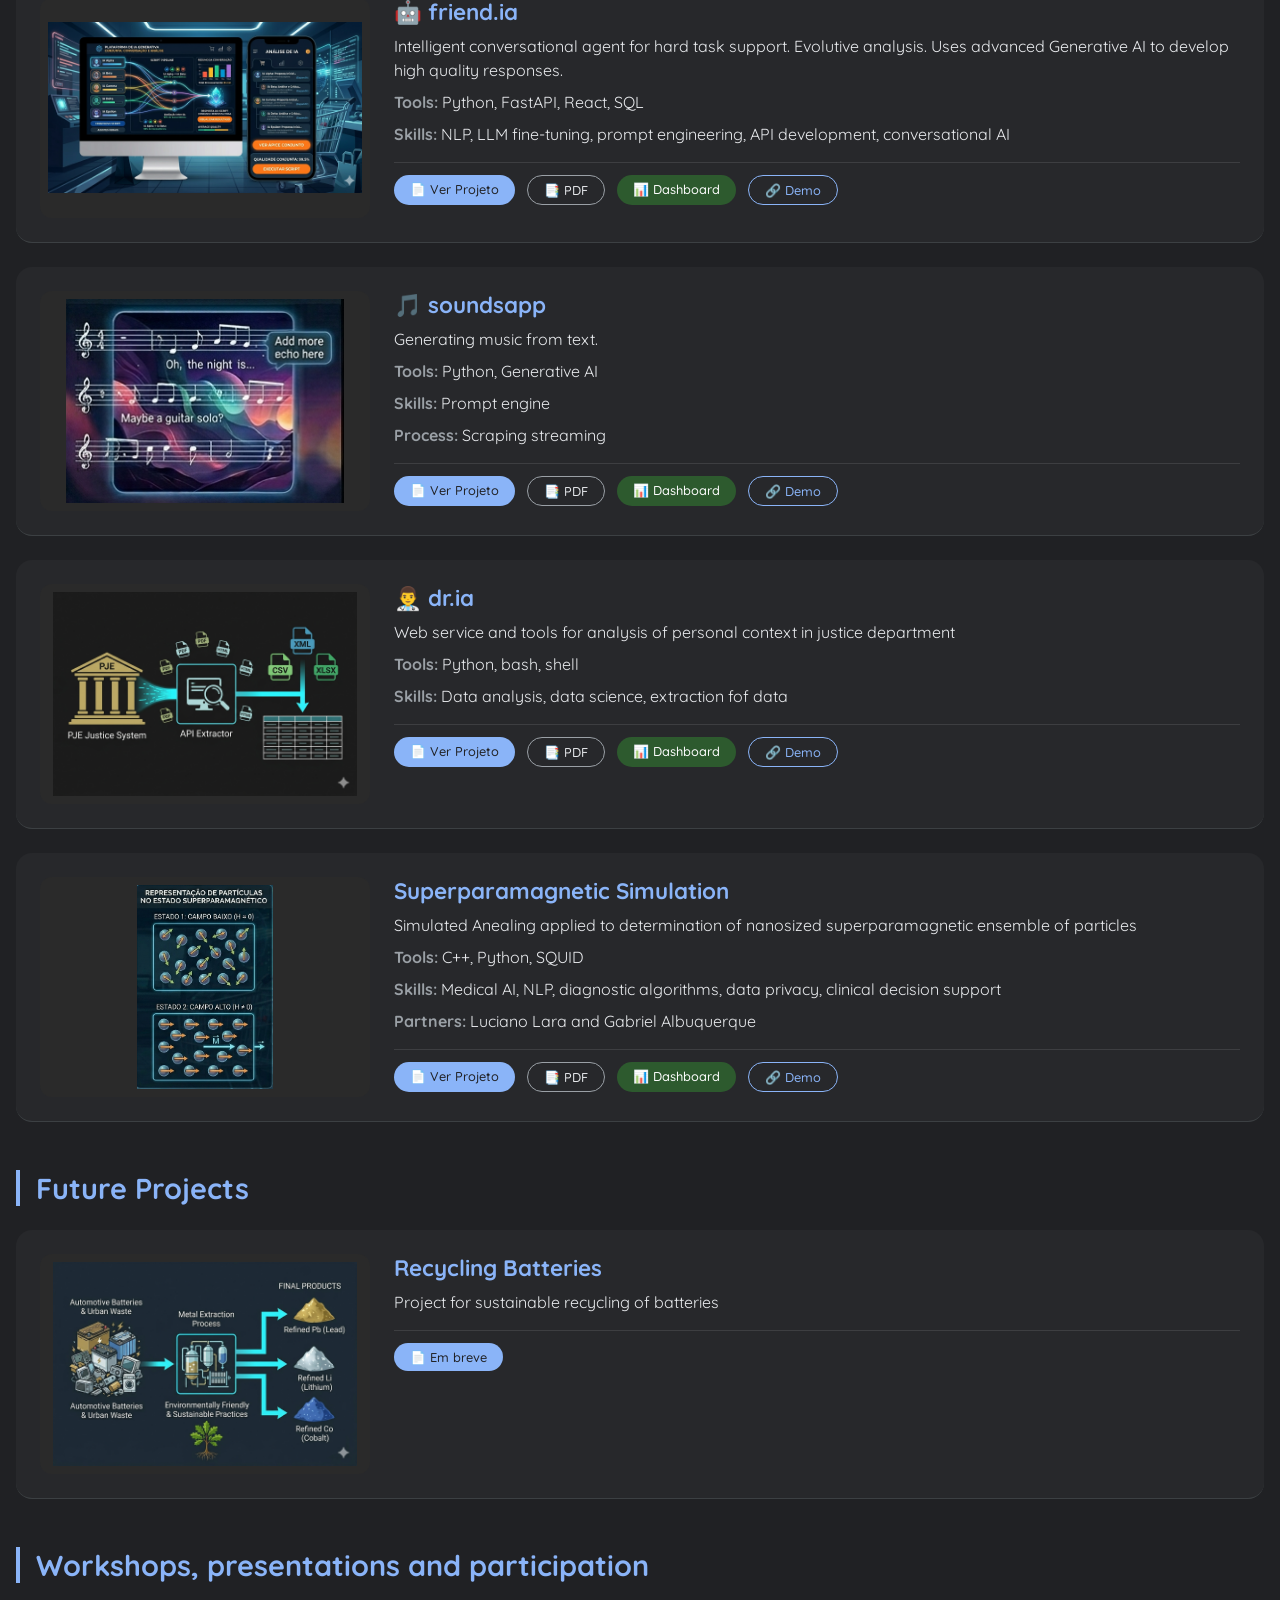
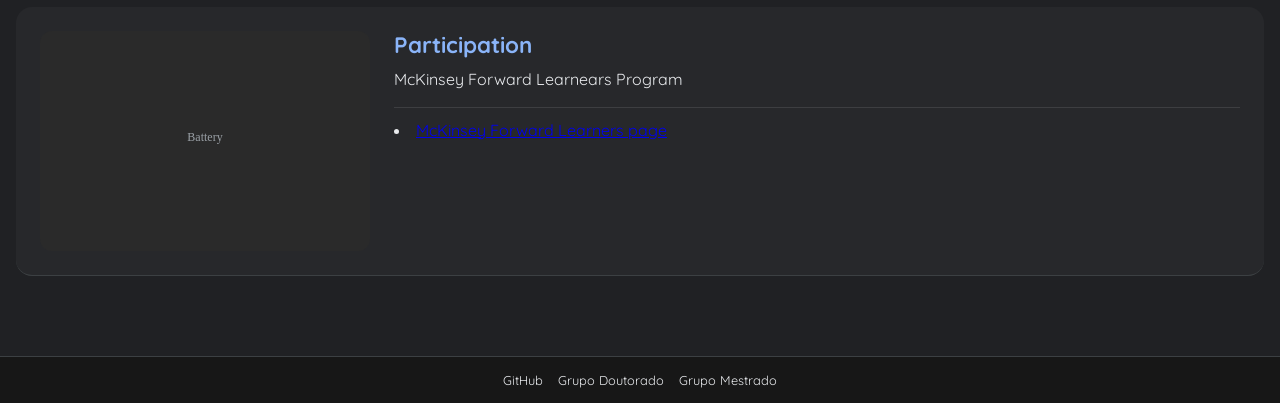
==== commit 1939baea: "Remove emojis from link text in index.html" ====
--- a/index.html
+++ b/index.html
@@ -50,14 +50,14 @@
             <a href="bases_modifications.html"
                class="btn btn-primary">
 
-               🧬 Fundamentals of Base Modifications
-
-            </a>
-
-            <a href="backbone_modifications.html"
+               Fundamentals of Base Modifications
+
+            </a>
+
+            <a href="sugar_puckering_.html"
                class="btn btn-primary">
 
-               🔗 Fundamentals of Backbone Modifications
+               Fundamentals of Backbone Modifications
 
             </a>
 
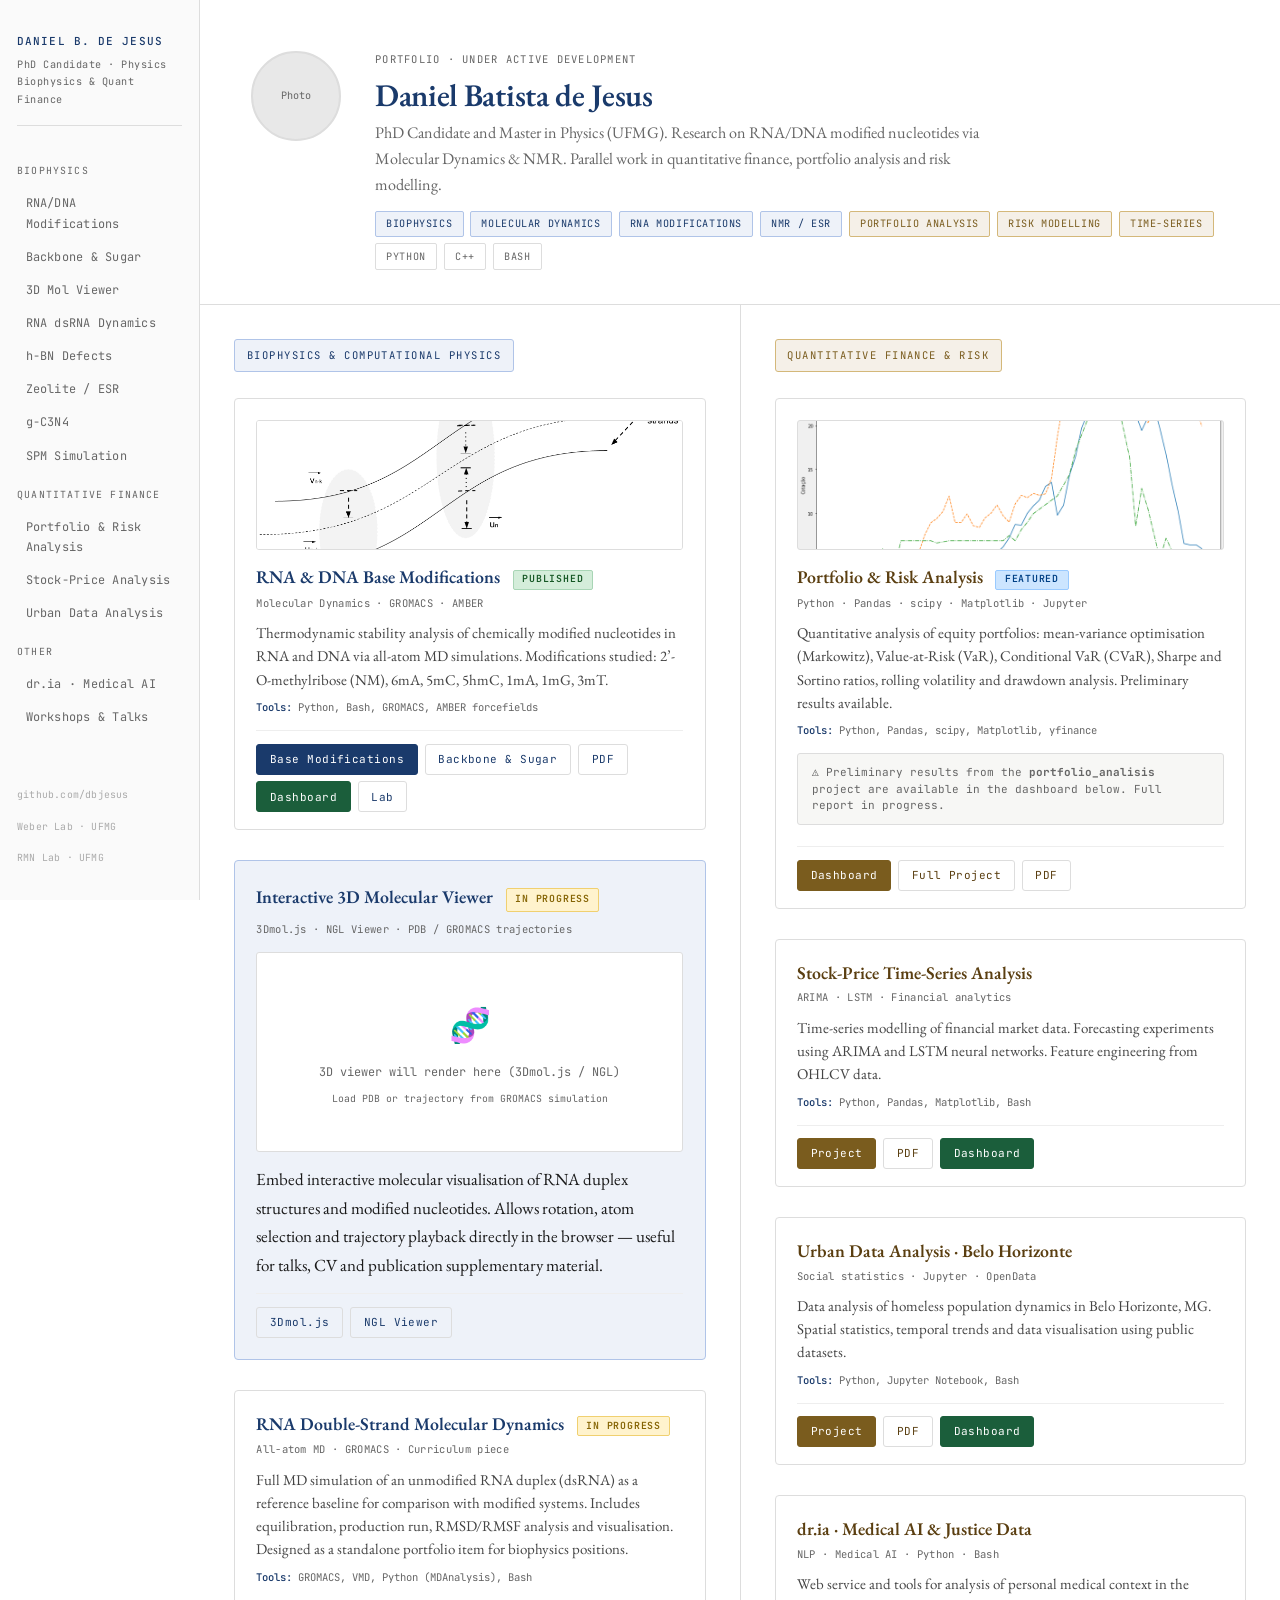
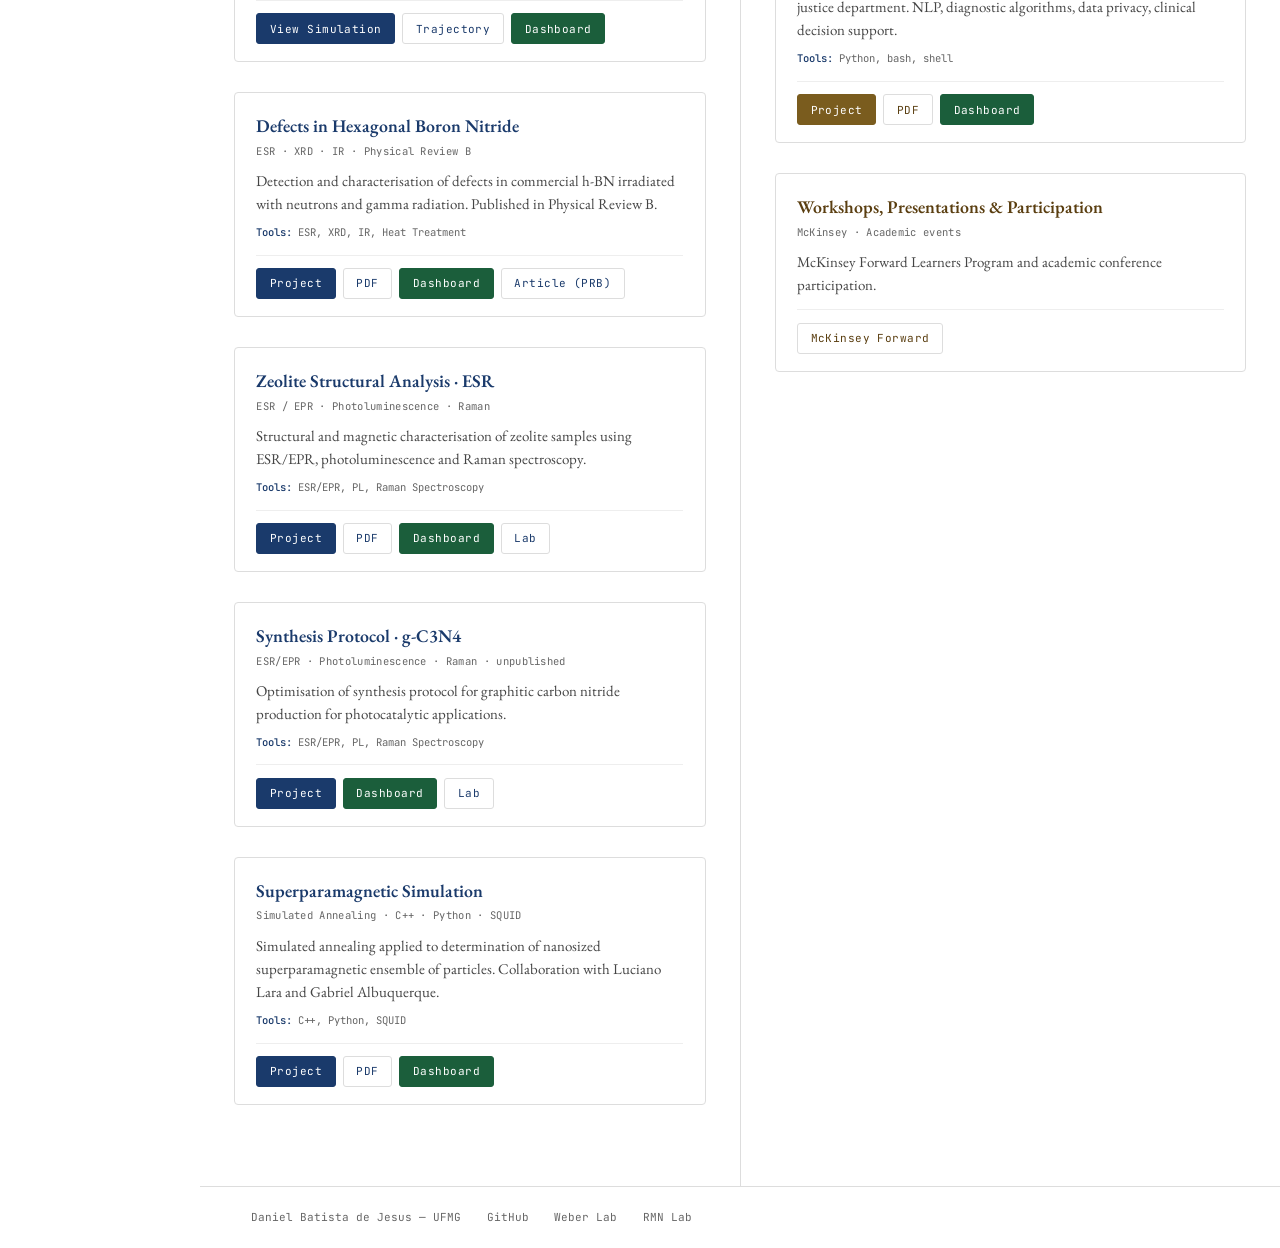
==== commit 35305f4e: "Set new index.html: 2-col layout (Biophysics + Finance), EB Garamond, nav sidebar" ====
--- a/index.html
+++ b/index.html
@@ -1,431 +1,497 @@
 <!DOCTYPE html>
-<html lang="pt-br">
+<html lang="en">
 <head>
-    <meta charset="UTF-8">
-    <meta name="viewport" content="width=device-width, initial-scale=1.0">
-    <title>Daniel de Jesus: Portfolio</title>
-    <link rel="stylesheet" href="style.css">
-</head>
-<body>
-    <header style="text-align: left">
-    <div class="header-container">
-        <div class="header-image">
-            <img src="img/minha_foto.jpg" alt="Daniel de Jesus" onerror="this.src='data:image/svg+xml,%3Csvg xmlns=\'http://www.w3.org/2000/svg\' width=\'120\' height=\'120\' viewBox=\'0 0 120 120\'%3E%3Crect width=\'120\' height=\'120\' fill=\'%232a2a2a\'/%3E%3Ctext x=\'60\' y=\'60\' text-anchor=\'middle\' fill=\'%239aa0a6\' font-size=\'14\'%3EFoto%3C/text%3E%3C/svg%3E'">
-        </div>
-        <div class="header-info">
-            <h1>
-                Daniel Batista de Jesus: page under construction
-                <p style="font-size: 1rem; margin-top: 10px;">
-                    PhD. Candidate, Master and Bachelor in Physics
-                </p>
-                <p style="font-size: 1rem; margin-top: 10px;">
-                    Science, Data, Analysis, Molecular Dynamics, Intellectual Property and Other Stuff
-                </p>
-            </h1>
-        </div>
-    </div>
+<meta charset="UTF-8" />
+<meta name="viewport" content="width=device-width, initial-scale=1.0"/>
+<title>Daniel Batista de Jesus | Biophysics & Quantitative Finance</title>
+<link href="https://fonts.googleapis.com/css2?family=EB+Garamond:ital,wght@0,400;0,600;1,400&family=JetBrains+Mono:wght@400;500&display=swap" rel="stylesheet"/>
+<style>
+*,*::before,*::after{box-sizing:border-box;margin:0;padding:0}
+:root{
+  --bg:#ffffff;
+    --bg2:#f7f7f5;
+      --text:#1a1a1a;
+        --muted:#666;
+          --accent:#1a3a6b;
+            --accent2:#2e5caa;
+              --accent3:#c8a84b;
+                --border:#ddd;
+                  --nav-w:200px;
+                    --mono:'JetBrains Mono',monospace;
+                      --serif:'EB Garamond',Georgia,serif;
+                        --col-bio:#eef2f9;
+                          --col-fin:#f5f0e8;
+                            --tag-bio:#1a3a6b;
+                              --tag-fin:#7a5c1e;
+                              }
+                              html,body{height:100%;background:var(--bg);color:var(--text);font-family:var(--serif);font-size:17px;line-height:1.7}
 
-    <div style="margin-top: 20px;">
-        <input type="text" id="campo-busca" placeholder="Buscar por Python, RNA, ESR, etc.">
-        <button id="botao-busca">Buscar</button>
-    </div>
-</header>
+                              /* NAV */
+                              nav{
+                                width:var(--nav-w);position:fixed;top:0;left:0;bottom:0;
+                                  border-right:1px solid var(--border);
+                                    padding:2rem 1rem;display:flex;flex-direction:column;gap:0.2rem;
+                                      background:#fafafa;overflow-y:auto;z-index:100;
+                                      }
+                                      nav .nav-logo{
+                                        font-family:var(--mono);font-size:0.65rem;letter-spacing:0.1em;
+                                          text-transform:uppercase;color:var(--accent);font-weight:500;
+                                            margin-bottom:0.25rem;line-height:1.3;
+                                            }
+                                            nav .nav-sub{
+                                              font-family:var(--mono);font-size:0.6rem;color:var(--muted);
+                                                letter-spacing:0.05em;margin-bottom:1.25rem;padding-bottom:1rem;
+                                                  border-bottom:1px solid var(--border);
+                                                  }
+                                                  nav .nav-section{
+                                                    font-family:var(--mono);font-size:0.58rem;letter-spacing:0.12em;
+                                                      text-transform:uppercase;color:var(--muted);margin:0.75rem 0 0.3rem;
+                                                      }
+                                                      nav a{
+                                                        font-family:var(--mono);font-size:0.7rem;color:var(--muted);
+                                                          text-decoration:none;padding:0.28rem 0.5rem;border-radius:3px;
+                                                            transition:color 0.2s,background 0.2s;letter-spacing:0.02em;display:block;
+                                                            }
+                                                            nav a:hover{color:var(--accent);background:#eef2f9}
+                                                            nav a.fin:hover{color:var(--tag-fin);background:#f5f0e8}
+                                                            nav .nav-spacer{flex:1}
+                                                            nav .nav-footer{font-family:var(--mono);font-size:0.58rem;color:#aaa;margin-top:1rem;line-height:1.6}
+                                                            nav .nav-footer a{font-size:0.58rem;padding:0;color:#aaa}
+                                                            nav .nav-footer a:hover{background:none;color:var(--accent)}
 
-    <main>
-        <!-- ===================================================== -->
-        <!-- PROJETO 1: Stability of modified RNA e DNA -->
-        <!-- ===================================================== -->
-    <article class="card card-with-image">
+                                                            /* LAYOUT */
+                                                            .layout{margin-left:var(--nav-w);min-height:100vh;display:flex;flex-direction:column}
 
-    <div class="card-image">
+                                                            /* HERO */
+                                                            .hero{
+                                                              padding:3rem 3rem 2rem;
+                                                                border-bottom:1px solid var(--border);
+                                                                  background:var(--bg);
+                                                                    display:flex;align-items:flex-start;gap:2rem;
+                                                                    }
+                                                                    .hero-photo{
+                                                                      width:90px;height:90px;border-radius:50%;
+                                                                        object-fit:cover;border:2px solid var(--border);flex-shrink:0;
+                                                                        }
+                                                                        .hero-photo-placeholder{
+                                                                          width:90px;height:90px;border-radius:50%;
+                                                                            background:#e8e8e8;border:2px solid var(--border);flex-shrink:0;
+                                                                              display:flex;align-items:center;justify-content:center;
+                                                                                font-family:var(--mono);font-size:0.6rem;color:var(--muted);
+                                                                                }
+                                                                                .hero-text{}
+                                                                                .hero-label{
+                                                                                  font-family:var(--mono);font-size:0.62rem;letter-spacing:0.12em;
+                                                                                    text-transform:uppercase;color:var(--muted);margin-bottom:0.4rem;
+                                                                                    }
+                                                                                    .hero h1{
+                                                                                      font-size:1.85rem;font-weight:600;color:var(--accent);
+                                                                                        line-height:1.2;letter-spacing:-0.01em;margin-bottom:0.4rem;
+                                                                                        }
+                                                                                        .hero-desc{font-size:0.95rem;color:var(--muted);line-height:1.6;max-width:620px}
+                                                                                        .hero-tags{margin-top:0.75rem;display:flex;flex-wrap:wrap;gap:0.4rem}
+                                                                                        .tag{
+                                                                                          font-family:var(--mono);font-size:0.6rem;letter-spacing:0.06em;
+                                                                                            text-transform:uppercase;padding:0.2rem 0.6rem;border-radius:2px;
+                                                                                              border:1px solid var(--border);color:var(--muted);
+                                                                                              }
+                                                                                              .tag.bio{background:var(--col-bio);border-color:#b0c4e8;color:var(--tag-bio)}
+                                                                                              .tag.fin{background:var(--col-fin);border-color:#d4b87a;color:var(--tag-fin)}
 
-        <img src="img/pb_placeholder.png"
-             alt="RNA Structure"
-
-             onerror="this.src='data:image/svg+xml,%3Csvg xmlns=\'http://www.w3.org/2000/svg\' width=\'150\' height=\'150\' viewBox=\'0 0 150 150\'%3E%3Crect width=\'150\' height=\'150\' fill=\'%232a2a2a\'/%3E%3Ctext x=\'75\' y=\'75\' text-anchor=\'middle\' fill=\'%239aa0a6\' font-size=\'12\'%3ERNA%3C/text%3E%3C/svg%3E'">
-
-        <!-- LINKS ABAIXO DA IMAGEM -->
-        <div class="card-buttons" style="margin-top: 1rem; flex-direction: column; gap: 0.5rem;">
-
-            <a href="bases_modifications.html"
-               class="btn btn-primary">
-
-               Fundamentals of Base Modifications
-
-            </a>
-
-            <a href="sugar_puckering_.html"
-               class="btn btn-primary">
-
-               Fundamentals of Backbone Modifications
-
-            </a>
-
-        </div>
-
-    </div>
-
-    <div class="card-content">
-
-        <h2>RNA</h2>
-
-        <h3>2'-O-methylribose (NM)</h3>
-        <h3>6-Methyladenine (6mA)</h3>
-
-        <h2>DNA</h2>
-
-        <h3>5-Methylcytosine (5mC)</h3>
-        <h3>5-Hydroxymethylcytosine (5hmC)</h3>
-        <h3>6-Methyladenine (6mA)</h3>
-        <h3>1-Methyladenine (1mA)</h3>
-        <h3>1-Methylguanine (1mG)</h3>
-        <h3>3-Methylthymine (3mT)</h3>
-
-        <p>
-            <strong>Tools:</strong>
-            Python, Bash, Shell Script
-        </p>
-
-        <p>
-            <strong>Skills:</strong>
-            English, presentations, data visualization,
-            analytics, comparison, reading and writing
-        </p>
-
-        <div class="card-buttons">
-
-            <a href="projeto_rna.html"
-               class="btn btn-primary">
-
-               Ver Projeto
-
-            </a>
-
-            <a href="docs/rna_analysis.pdf"
-               class="btn btn-secondary"
-               target="_blank">
-
-               PDF
-
-            </a>
-
-            <a href="dashboard_rna.html"
-               class="btn btn-dashboard">
-
-               Dashboard
-
-            </a>
-
-            <a href="https://sites.google.com/site/geraldweberufmg/group"
-               class="btn btn-link"
-               target="_blank">
-
-               🔗 Grupo
-
-            </a>
-
-            <a href="https://bioinf.fisica.ufmg.br/app/comparetm.pl"
-               class="btn btn-link"
-               target="_blank">
-
-               🔗 Group Online Tm Calculator
-
-            </a>
-
-        </div>
-
-    </div>
-
-</article>
-        <!-- ===================================================== -->
-        <!-- PROJETO 2: Defects generation, radical detection -->
-        <!-- ===================================================== -->
-        <section class="card-container">
-            <h1>Defects generation, radical detection, characterization of materials</h1>
-            
-            <article class="card card-with-image">
-                <div class="card-image">
-                    <img src="img/zeolite_placeholder.png" alt="Zeolite Catalyst" onerror="this.src='data:image/svg+xml,%3Csvg xmlns=\'http://www.w3.org/2000/svg\' width=\'150\' height=\'150\' viewBox=\'0 0 150 150\'%3E%3Crect width=\'150\' height=\'150\' fill=\'%232a2a2a\'/%3E%3Ctext x=\'75\' y=\'75\' text-anchor=\'middle\' fill=\'%239aa0a6\' font-size=\'12\'%3EZSM-5%3C/text%3E%3C/svg%3E'">
-                </div>
-                <div class="card-content">
-                    <h2>Dissertation: Poisoning of Zeolite Catalysts by Fe</h2>
-                    <p>FCC catalysts treated by artificial Poisoning process in laboratory</p>
-                    <p><strong>Tools:</strong> Electron Spin Resonance (ESR), Raman and Mossbauer Spectroscopy, Magnetic Hysteresis</p>
-                    <p><strong>Skills:</strong> English, presentations, communication, data visualization, analytics, comparison, reading, writing</p>
-                    <div class="card-buttons">
-                        <a href="projeto_zeolite.html" class="btn btn-primary"> Ver Projeto</a>
-                        <a href="docs/zeolite_analysis.pdf" class="btn btn-secondary" target="_blank"> PDF</a>
-                        <a href="dashboard_zeolite.html" class="btn btn-dashboard">Dashboard</a>
-                        <a href="https://www.fisica.ufmg.br/laboratorios/laboratorio-de-ressonancia-magnetica/" class="btn btn-link" target="_blank">🔗 Grupo</a>
-                    </div>
-                </div>
-            </article>
-
-            <article class="card card-with-image">
-                <div class="card-image">
-                    <img src="img/hbn_placeholder.jpg" alt="h-BN Structure" onerror="this.src='data:image/svg+xml,%3Csvg xmlns=\'http://www.w3.org/2000/svg\' width=\'150\' height=\'150\' viewBox=\'0 0 150 150\'%3E%3Crect width=\'150\' height=\'150\' fill=\'%232a2a2a\'/%3E%3Ctext x=\'75\' y=\'75\' text-anchor=\'middle\' fill=\'%239aa0a6\' font-size=\'12\'%3Eh-BN%3C/text%3E%3C/svg%3E'">
-                </div>
-                <div class="card-content">
-                    <h2>Generation and control of defects in hexagonal boron nitride</h2>
-                    <p>Commercial hexagonal Boron Nitride irradiated with neutrons and ionized with gamma radiation</p>
-                    <p>Detection and characterization via ESR, X-ray Diffraction, Infra-Red Spectroscopy (IR), Heat Treatments using Industrial Oven.</p>
-                    <p><strong>Tools:</strong> ESR, XRD, IR, Heat Treatment</p>
-                    <p><strong>Skills:</strong> English, presentations, data visualization, analytics, comparison, writing, reading</p>
-                    <div class="card-buttons">
-                        <a href="projeto_hbn.html" class="btn btn-primary"> Ver Projeto</a>
-                        <a href="docs/hbn_analysis.pdf" class="btn btn-secondary" target="_blank"> PDF</a>
-                        <a href="dashboard_hbn.html" class="btn btn-dashboard"> Dashboard</a>
-                        <a href="https://journals.aps.org/prb/abstract/10.1103/PhysRevB.98.155203" class="btn btn-link" target="_blank">🔗 Artigo</a>
-                    </div>
-                </div>
-            </article>
-
-            <article class="card card-with-image">
-                <div class="card-image">
-                    <img src="img/catalyst_placeholder.png" alt="Catalyst" onerror="this.src='data:image/svg+xml,%3Csvg xmlns=\'http://www.w3.org/2000/svg\' width=\'150\' height=\'150\' viewBox=\'0 0 150 150\'%3E%3Crect width=\'150\' height=\'150\' fill=\'%232a2a2a\'/%3E%3Ctext x=\'75\' y=\'75\' text-anchor=\'middle\' fill=\'%239aa0a6\' font-size=\'12\'%3ECatalyst%3C/text%3E%3C/svg%3E'">
-                </div>
-                <div class="card-content">
-                    <h2>Characterization of radicals with catalysts</h2>
-                    <p>Characterization of radicals generated with catalysts and stimulated using UVS/UVL-Vis light</p>
-                    <p><strong>Tools:</strong> ESR/EPR, Photoluminescence (PL), Raman Spectroscopy</p>
-                    <p><strong>Skills:</strong> English, presentations, data visualization, analytics, comparison, writing, reading</p>
-                    <div class="card-buttons">
-                        <a href="projeto_radicals.html" class="btn btn-primary">📄 Ver Projeto</a>
-                        <a href="docs/radicals_analysis.pdf" class="btn btn-secondary" target="_blank">📑 PDF</a>
-                        <a href="dashboard_radicals.html" class="btn btn-dashboard">📊 Dashboard</a>
-                        <a href="https://www.mdpi.com/2079-6447/4/2/14" class="btn btn-link" target="_blank">🔗 Artigo</a>
-                    </div>
-                </div>
-            </article>
-
-            <article class="card card-with-image">
-                <div class="card-image">
-                    <img src="img/gcn4_placeholder.png" alt="g-C3N4" onerror="this.src='data:image/svg+xml,%3Csvg xmlns=\'http://www.w3.org/2000/svg\' width=\'150\' height=\'150\' viewBox=\'0 0 150 150\'%3E%3Crect width=\'150\' height=\'150\' fill=\'%232a2a2a\'/%3E%3Ctext x=\'75\' y=\'75\' text-anchor=\'middle\' fill=\'%239aa0a6\' font-size=\'12\'%3Eg-C3N4%3C/text%3E%3C/svg%3E'">
-                </div>
-                <div class="card-content">
-                    <h2>Synthesis protocol to g-C3N4 production</h2>
-                    <p>unpublished</p>
-                    <p><strong>Tools:</strong> ESR/EPR, Photoluminescence (PL), Raman Spectroscopy</p>
-                    <p><strong>Skills:</strong> English, presentations, data visualization, analytics, comparison, writing, reading</p>
-                    <div class="card-buttons">
-                        <a href="projeto_gcn4.html" class="btn btn-primary">📄 Ver Projeto</a>
-                        <a href="#" class="btn btn-secondary" target="_blank">📑 PDF (em breve)</a>
-                        <a href="dashboard_gcn4.html" class="btn btn-dashboard">📊 Dashboard</a>
-                        <a href="https://www.fisica.ufmg.br/laboratorios/laboratorio-de-ressonancia-magnetica/" class="btn btn-link" target="_blank">🔗 Grupo</a>
-                        
-                    </div>
-                </div>
-            </article>
-        </section>
-
-        <!-- ===================================================== -->
-        <!-- PROJETOS PESSOAIS (com 3 novos projetos) -->
-        <!-- ===================================================== -->
-        <section class="card-container">
-            <h1>Personal Projects</h1>
-            
-            <!-- Molecular Dynamics Studies-->
-<article class="card card-with-image">
-    <div class="card-image">
-        <img 
-            src="thumbnail_dm.png" 
-            alt="Molecular Dynamics" 
-            style="width:100%; height:150px; object-fit:cover;">
-    </div>
-    
-    <div class="card-content">
-        <a href="https://dbjesus.github.io/molecular_dynamic/" style="text-decoration: none; color: inherit;">
-            <h2>Molecular Dynamics</h2>
-        </a>
-        <p>Series of Studies in Molecular Dynamics</p>
-        <p><strong>Tools:</strong> Python</p>
-        <p><strong>Skills:</strong> Data analysis, Molecular Dynamics, time-series visualization</p>
-        <div class="card-buttons">
-            <a href="projeto_dm.html" class="btn btn-primary">📄 Ver Projeto</a>
-            <a href="docs/dm.pdf" class="btn btn-secondary" target="_blank">📑 PDF</a>
-            <a href="dashboard_dm.html" class="btn btn-dashboard">📊 Dashboard</a>
-        </div>
-    </div>
-</article>
-
-
-            
-            <!-- Stock-Price Analysis -->
-            <article class="card card-with-image">
-                <div class="card-image">
-                    <img src="img/stock_placeholder.png" alt="Stock Market" onerror="this.src='data:image/svg+xml,%3Csvg xmlns=\'http://www.w3.org/2000/svg\' width=\'150\' height=\'150\' viewBox=\'0 0 150 150\'%3E%3Crect width=\'150\' height=\'150\' fill=\'%232a2a2a\'/%3E%3Ctext x=\'75\' y=\'75\' text-anchor=\'middle\' fill=\'%239aa0a6\' font-size=\'12\'%3EStock%3C/text%3E%3C/svg%3E'">
-                </div>
-                <div class="card-content">
-                    <h2>Stock-Price Analysis</h2>
-                    <p>Stock-Price Analysis of financial markets</p>
-                    <p><strong>Tools:</strong> Python, Pandas, Matplotlib, Bash</p>
-                    <p><strong>Skills:</strong> Data analysis, time-series visualization, financial analytics</p>
-                    <div class="card-buttons">
-                        <a href="projeto_stock.html" class="btn btn-primary">📄 Ver Projeto</a>
-                        <a href="docs/stock_analysis.pdf" class="btn btn-secondary" target="_blank">📑 PDF</a>
-                        <a href="dashboard_stock.html" class="btn btn-dashboard">📊 Dashboard</a>
-                    </div>
-                </div>
-            </article>
-
-            <!-- Homeless Population Analysis -->
-            <article class="card card-with-image">
-                <div class="card-image">
-                    <img src="img/homeless_placeholder.png" alt="Homeless Population" onerror="this.src='data:image/svg+xml,%3Csvg xmlns=\'http://www.w3.org/2000/svg\' width=\'150\' height=\'150\' viewBox=\'0 0 150 150\'%3E%3Crect width=\'150\' height=\'150\' fill=\'%232a2a2a\'/%3E%3Ctext x=\'75\' y=\'75\' text-anchor=\'middle\' fill=\'%239aa0a6\' font-size=\'12\'%3ESocial%3C/text%3E%3C/svg%3E'">
-                </div>
-                <div class="card-content">
-                    <h2>Homeless Population Analysis</h2>
-                    <p>Data Analysis of homeless population in Belo Horizonte, MG</p>
-                    <p><strong>Tools:</strong> Python, Jupyter Notebook, Bash</p>
-                    <p><strong>Skills:</strong> Social data analysis, statistics, data visualization</p>
-                    <div class="card-buttons">
-                        <a href="projeto_homeless.html" class="btn btn-primary">📄 Ver Projeto</a>
-                        <a href="docs/homeless_analysis.pdf" class="btn btn-secondary" target="_blank">📑 PDF</a>
-                        <a href="dashboard_homeless.html" class="btn btn-dashboard">📊 Dashboard</a>
-                    </div>
-                </div>
-            </article>
-
-            <!-- Grocery Sales and Pricing Analysis -->
-            <article class="card card-with-image">
-                <div class="card-image">
-                    <img src="img/grocery_placeholder.png" alt="Grocery Sales" onerror="this.src='data:image/svg+xml,%3Csvg xmlns=\'http://www.w3.org/2000/svg\' width=\'150\' height=\'150\' viewBox=\'0 0 150 150\'%3E%3Crect width=\'150\' height=\'150\' fill=\'%232a2a2a\'/%3E%3Ctext x=\'75\' y=\'75\' text-anchor=\'middle\' fill=\'%239aa0a6\' font-size=\'12\'%3EGrocery%3C/text%3E%3C/svg%3E'">
-                </div>
-                <div class="card-content">
-                    <h2>Grocery Sales and Pricing Analysis</h2>
-                    <p>Extraction, Analysis and Visualization of Grocery Sales and Pricing of Belo Horizonte, MG</p>
-                    <p><strong>Tools:</strong> Python, Pandas, Plotly, SQL</p>
-                    <p><strong>Skills:</strong> Sales analytics, pricing optimization, market basket analysis</p>
-                    <div class="card-buttons">
-                        <a href="projeto_grocery.html" class="btn btn-primary">📄 Ver Projeto</a>
-                        <a href="docs/grocery_analysis.pdf" class="btn btn-secondary" target="_blank">📑 PDF</a>
-                        <a href="dashboard_grocery.html" class="btn btn-dashboard">📊 Dashboard</a>
-                    </div>
-                </div>
-            </article>
-
-            <!-- NOVO: friend.ia -->
-            <article class="card card-with-image">
-                <div class="card-image">
-                    <img src="img/friend_ia_placeholder.png" alt="friend.ia" onerror="this.src='data:image/svg+xml,%3Csvg xmlns=\'http://www.w3.org/2000/svg\' width=\'150\' height=\'150\' viewBox=\'0 0 150 150\'%3E%3Crect width=\'150\' height=\'150\' fill=\'%232a2a2a\'/%3E%3Ctext x=\'75\' y=\'75\' text-anchor=\'middle\' fill=\'%239aa0a6\' font-size=\'12\'%3Efriend.ia%3C/text%3E%3C/svg%3E'">
-                </div>
-                <div class="card-content">
-                    <h2>🤖 friend.ia</h2>
-                    <p>Intelligent conversational agent for hard task support. Evolutive analysis. Uses advanced Generative AI to develop high quality responses.</p>
-                    <p><strong>Tools:</strong> Python, FastAPI, React, SQL</p>
-                    <p><strong>Skills:</strong> NLP, LLM fine-tuning, prompt engineering, API development, conversational AI</p>
-                    <div class="card-buttons">
-                        <a href="projeto_friend_ia.html" class="btn btn-primary">📄 Ver Projeto</a>
-                        <a href="docs/friend_ia.pdf" class="btn btn-secondary" target="_blank">📑 PDF</a>
-                        <a href="dashboard_friend_ia.html" class="btn btn-dashboard">📊 Dashboard</a>
-                        <a href="#" class="btn btn-link">🔗 Demo</a>
-                    </div>
-                </div>
-            </article>
-
-            <!-- NOVO: soundsapp -->
-            <article class="card card-with-image">
-                <div class="card-image">
-                    <img src="img/soundsapp_placeholder.png" alt="soundsapp" onerror="this.src='data:image/svg+xml,%3Csvg xmlns=\'http://www.w3.org/2000/svg\' width=\'150\' height=\'150\' viewBox=\'0 0 150 150\'%3E%3Crect width=\'150\' height=\'150\' fill=\'%232a2a2a\'/%3E%3Ctext x=\'75\' y=\'75\' text-anchor=\'middle\' fill=\'%239aa0a6\' font-size=\'12\'%3Esoundsapp%3C/text%3E%3C/svg%3E'">
-                </div>
-                <div class="card-content">
-                    <h2>🎵 soundsapp</h2>
-                    <p>Generating music from text.</p>
-                    <p><strong>Tools:</strong> Python, Generative AI</p>
-                    <p><strong>Skills:</strong> Prompt engine</p>
-                    <p><strong>Process:</strong> Scraping streaming</p>
-                    <div class="card-buttons">
-                        <a href="projeto_soundsapp.html" class="btn btn-primary">📄 Ver Projeto</a>
-                        <a href="docs/soundsapp.pdf" class="btn btn-secondary" target="_blank">📑 PDF</a>
-                        <a href="dashboard_soundsapp.html" class="btn btn-dashboard">📊 Dashboard</a>
-                        <a href="#" class="btn btn-link">🔗 Demo</a>
-                    </div>
-                </div>
-            </article>
-
-            <!-- NOVO: dr.ia -->
-            <article class="card card-with-image">
-                <div class="card-image">
-                    <img src="img/dr_ia_placeholder.png" alt="dr.ia" onerror="this.src='data:image/svg+xml,%3Csvg xmlns=\'http://www.w3.org/2000/svg\' width=\'150\' height=\'150\' viewBox=\'0 0 150 150\'%3E%3Crect width=\'150\' height=\'150\' fill=\'%232a2a2a\'/%3E%3Ctext x=\'75\' y=\'75\' text-anchor=\'middle\' fill=\'%239aa0a6\' font-size=\'12\'%3Edr.ia%3C/text%3E%3C/svg%3E'">
-                </div>
-                <div class="card-content">
-                    <h2>👨‍⚕️ dr.ia</h2>
-                    <p>Web service and tools for analysis of personal context in justice department</p>
-                    <p><strong>Tools:</strong> Python, bash, shell</p>
-                    <p><strong>Skills:</strong> Data analysis, data science, extraction fof data</p>
-                    <div class="card-buttons">
-                        <a href="projeto_dr_ia.html" class="btn btn-primary">📄 Ver Projeto</a>
-                        <a href="docs/dr_ia.pdf" class="btn btn-secondary" target="_blank">📑 PDF</a>
-                        <a href="dashboard_dr_ia.html" class="btn btn-dashboard">📊 Dashboard</a>
-                        <a href="#" class="btn btn-link">🔗 Demo</a>
-                    </div>
-                </div>
-            </article>
-             <!-- NOVO: dr.ia -->
-            <article class="card card-with-image">
-                <div class="card-image">
-                    <img src="img/spm_particles.png" alt="dr.ia" onerror="this.src='data:image/svg+xml,%3Csvg xmlns=\'http://www.w3.org/2000/svg\' width=\'150\' height=\'150\' viewBox=\'0 0 150 150\'%3E%3Crect width=\'150\' height=\'150\' fill=\'%232a2a2a\'/%3E%3Ctext x=\'75\' y=\'75\' text-anchor=\'middle\' fill=\'%239aa0a6\' font-size=\'12\'%3Edr.ia%3C/text%3E%3C/svg%3E'">
-                </div>
-                <div class="card-content">
-                    <h2>Superparamagnetic Simulation</h2>
-                    <p>Simulated Anealing applied to determination of nanosized superparamagnetic ensemble of particles</p>
-                    <p><strong>Tools:</strong> C++, Python, SQUID</p>
-                    <p><strong>Skills:</strong> Medical AI, NLP, diagnostic algorithms, data privacy, clinical decision support</p>
-                    <p><strong>Partners:</strong> Luciano Lara and Gabriel Albuquerque</p>
-                    <div class="card-buttons">
-                        <a href="projeto_spm_simulation.html" class="btn btn-primary">📄 Ver Projeto</a>
-                        <a href="docs/spm_simulation.pdf" class="btn btn-secondary" target="_blank">📑 PDF</a>
-                        <a href="dashboard_spm_simulation.html" class="btn btn-dashboard">📊 Dashboard</a>
-                        <a href="#" class="btn btn-link">🔗 Demo</a>
-                    </div>
-                </div>
-            </article>
-        </section>
-
-        <!-- ===================================================== -->
-        <!-- FUTURE PROJECTS -->
-        <!-- ===================================================== -->
-        <section class="card-container">
-            <h1>Future Projects</h1>
-            <article class="card card-with-image">
-                <div class="card-image">
-                    <img src="img/battery_placeholder.png" alt="Battery Recycling" onerror="this.src='data:image/svg+xml,%3Csvg xmlns=\'http://www.w3.org/2000/svg\' width=\'150\' height=\'150\' viewBox=\'0 0 150 150\'%3E%3Crect width=\'150\' height=\'150\' fill=\'%232a2a2a\'/%3E%3Ctext x=\'75\' y=\'75\' text-anchor=\'middle\' fill=\'%239aa0a6\' font-size=\'12\'%3EBattery%3C/text%3E%3C/svg%3E'">
-                </div>
-                <div class="card-content">
-                    <h2>Recycling Batteries</h2>
-                    <p>Project for sustainable recycling of  batteries</p>
-                    <div class="card-buttons">
-                        <a href="#" class="btn btn-primary">📄 Em breve</a>
-                    </div>
-                </div>
-            </article>
-        </section>
-        <section class="card-container">
-            <h1>Workshops, presentations and participation</h1>
-            <article class="card card-with-image">
-                <div class="card-image">
-                    <img src="img/participation_placeholder.png" alt="Battery Recycling" onerror="this.src='data:image/svg+xml,%3Csvg xmlns=\'http://www.w3.org/2000/svg\' width=\'150\' height=\'150\' viewBox=\'0 0 150 150\'%3E%3Crect width=\'150\' height=\'150\' fill=\'%232a2a2a\'/%3E%3Ctext x=\'75\' y=\'75\' text-anchor=\'middle\' fill=\'%239aa0a6\' font-size=\'12\'%3EBattery%3C/text%3E%3C/svg%3E'">
-                </div>
-                <div class="card-content">
-                    <h2>Participation</h2>
-                    <p>McKinsey Forward Learnears Program</p>
-                    <div class="card-buttons">
-                        <li><a href="https://www.mckinsey.org/our-programs/forward/overview">McKinsey Forward Learners page</a></li>
-                    </div>
-                </div>
-            </article>
-        </section>
-    </main>
-
-    <footer class="footer">
-        <ul class="footer-links">
-            <li><a href="https://github.com/dbjesus">GitHub</a></li>
-            <li><a href="https://sites.google.com/site/geraldweberufmg/group">Grupo Doutorado</a></li>
-            <li><a href="https://www.fisica.ufmg.br/laboratorios/laboratorio-de-ressonancia-magnetica/">Grupo Mestrado</a></li>
-        </ul>
-    </footer>
-
-    <script src="script.js"></script>
-</body>
-</html>
-
+                                                                                              /* COLUMNS */
+                                                                                              .columns{display:flex;flex:1;align-items:flex-start}
+                                                                                              .col{flex:1;padding:2rem 2rem 3rem;border-right:1px solid var(--border);min-width:0}
+                                                                                              .col:last-child{border-right:none}
+                                                                                              .col-header{
+                                                                                                font-family:var(--mono);font-size:0.62rem;letter-spacing:0.14em;
+                                                                                                  text-transform:uppercase;padding:0.4rem 0.7rem;border-radius:3px;
+                                                                                                    margin-bottom:1.5rem;display:inline-block;
+                                                                                                    }
+                                                                                                    .col-header.bio{background:var(--col-bio);color:var(--tag-bio);border:1px solid #b0c4e8}
+                                                                                                    .col-header.fin{background:var(--col-fin);color:var(--tag-fin);border:1px solid #d4b87a}
+                                                                                                    
+                                                                                                    /* PROJECT CARDS */
+                                                                                                    .pcard{
+                                                                                                      margin-bottom:1.75rem;padding:1.25rem 1.25rem 1rem;
+                                                                                                        border:1px solid var(--border);border-radius:4px;
+                                                                                                          background:var(--bg);transition:border-color 0.2s;
+                                                                                                          }
+                                                                                                          .pcard:hover{border-color:#aaa}
+                                                                                                          .pcard-thumb{
+                                                                                                            width:100%;height:130px;object-fit:cover;
+                                                                                                              border-radius:3px;margin-bottom:0.9rem;
+                                                                                                                border:1px solid var(--border);background:#f0f0f0;
+                                                                                                                  display:flex;align-items:center;justify-content:center;
+                                                                                                                    font-family:var(--mono);font-size:0.65rem;color:var(--muted);
+                                                                                                                      overflow:hidden;
+                                                                                                                      }
+                                                                                                                      .pcard-thumb img{width:100%;height:100%;object-fit:cover}
+                                                                                                                      .pcard h2{
+                                                                                                                        font-size:1.05rem;font-weight:600;color:var(--accent);
+                                                                                                                          margin-bottom:0.3rem;line-height:1.3;
+                                                                                                                          }
+                                                                                                                          .pcard h2.fin{color:#5a3e10}
+                                                                                                                          .pcard-meta{
+                                                                                                                            font-family:var(--mono);font-size:0.62rem;color:var(--muted);
+                                                                                                                              margin-bottom:0.5rem;letter-spacing:0.03em;
+                                                                                                                              }
+                                                                                                                              .pcard p{font-size:0.88rem;color:#444;margin-bottom:0.5rem;line-height:1.55}
+                                                                                                                              .pcard-tools{
+                                                                                                                                font-family:var(--mono);font-size:0.62rem;color:var(--muted);
+                                                                                                                                  margin-bottom:0.75rem;
+                                                                                                                                  }
+                                                                                                                                  .pcard-tools span{color:var(--accent);font-weight:500}
+                                                                                                                                  .pcard-links{display:flex;flex-wrap:wrap;gap:0.4rem;margin-top:0.75rem;padding-top:0.75rem;border-top:1px solid #eee}
+                                                                                                                                  .btn{
+                                                                                                                                    font-family:var(--mono);font-size:0.65rem;letter-spacing:0.04em;
+                                                                                                                                      padding:0.3rem 0.75rem;border-radius:3px;text-decoration:none;
+                                                                                                                                        border:1px solid var(--border);color:var(--accent);
+                                                                                                                                          transition:all 0.15s;display:inline-block;
+                                                                                                                                          }
+                                                                                                                                          .btn:hover{background:var(--col-bio);border-color:#b0c4e8}
+                                                                                                                                          .btn.fin{color:#5a3e10}
+                                                                                                                                          .btn.fin:hover{background:var(--col-fin);border-color:#d4b87a}
+                                                                                                                                          .btn.primary{background:var(--accent);color:#fff;border-color:var(--accent)}
+                                                                                                                                          .btn.primary:hover{background:var(--accent2);border-color:var(--accent2)}
+                                                                                                                                          .btn.primary.fin{background:#7a5c1e;border-color:#7a5c1e}
+                                                                                                                                          .btn.primary.fin:hover{background:#5a3e10;border-color:#5a3e10}
+                                                                                                                                          .btn.dash{background:#1b5e3b;color:#fff;border-color:#1b5e3b}
+                                                                                                                                          .btn.dash:hover{background:#154d2f}
+                                                                                                                                          
+                                                                                                                                          /* MOLECULE VIEWER CARD */
+                                                                                                                                          .mol-card{
+                                                                                                                                            margin-bottom:1.75rem;padding:1.25rem;
+                                                                                                                                              border:1px solid #b0c4e8;border-radius:4px;
+                                                                                                                                                background:var(--col-bio);
+                                                                                                                                                }
+                                                                                                                                                .mol-card h2{font-size:1.05rem;font-weight:600;color:var(--accent);margin-bottom:0.5rem}
+                                                                                                                                                .mol-viewer-placeholder{
+                                                                                                                                                  width:100%;height:200px;background:#fff;border:1px solid var(--border);
+                                                                                                                                                    border-radius:3px;display:flex;align-items:center;justify-content:center;
+                                                                                                                                                      flex-direction:column;gap:0.5rem;margin:0.75rem 0;
+                                                                                                                                                        font-family:var(--mono);font-size:0.7rem;color:var(--muted);
+                                                                                                                                                        }
+                                                                                                                                                        .mol-viewer-placeholder .icon{font-size:2rem}
+                                                                                                                                                        
+                                                                                                                                                        /* STATUS BADGE */
+                                                                                                                                                        .status{
+                                                                                                                                                          font-family:var(--mono);font-size:0.58rem;letter-spacing:0.08em;
+                                                                                                                                                            text-transform:uppercase;padding:0.15rem 0.5rem;border-radius:2px;
+                                                                                                                                                              display:inline-block;margin-left:0.5rem;vertical-align:middle;
+                                                                                                                                                              }
+                                                                                                                                                              .status.wip{background:#fff3cd;color:#856404;border:1px solid #f0d070}
+                                                                                                                                                              .status.done{background:#d4edda;color:#155724;border:1px solid #a8d5b5}
+                                                                                                                                                              .status.new{background:#cce5ff;color:#004085;border:1px solid #99caff}
+                                                                                                                                                              
+                                                                                                                                                              /* SECTION DIVIDER */
+                                                                                                                                                              .section-note{
+                                                                                                                                                                font-family:var(--mono);font-size:0.65rem;color:var(--muted);
+                                                                                                                                                                  background:#f7f7f5;border:1px solid var(--border);border-radius:3px;
+                                                                                                                                                                    padding:0.6rem 0.85rem;margin-bottom:1.25rem;line-height:1.5;
+                                                                                                                                                                    }
+                                                                                                                                                                    
+                                                                                                                                                                    /* FOOTER */
+                                                                                                                                                                    footer{
+                                                                                                                                                                      margin-left:var(--nav-w);border-top:1px solid var(--border);
+                                                                                                                                                                        padding:1.25rem 3rem;display:flex;gap:1.5rem;
+                                                                                                                                                                          font-family:var(--mono);font-size:0.65rem;color:var(--muted);
+                                                                                                                                                                          }
+                                                                                                                                                                          footer a{color:var(--muted);text-decoration:none}
+                                                                                                                                                                          footer a:hover{color:var(--accent)}
+                                                                                                                                                                          
+                                                                                                                                                                          @media(max-width:900px){
+                                                                                                                                                                            nav{display:none}
+                                                                                                                                                                              .layout,.footer{margin-left:0}
+                                                                                                                                                                                .columns{flex-direction:column}
+                                                                                                                                                                                  .col{border-right:none;border-bottom:1px solid var(--border)}
+                                                                                                                                                                                  }
+                                                                                                                                                                                  </style>
+                                                                                                                                                                                  </head>
+                                                                                                                                                                                  <body>
+                                                                                                                                                                                  
+                                                                                                                                                                                  <!-- ====== NAV ====== -->
+                                                                                                                                                                                  <nav>
+                                                                                                                                                                                    <div class="nav-logo">Daniel B. de Jesus</div>
+                                                                                                                                                                                      <div class="nav-sub">PhD Candidate · Physics<br>Biophysics &amp; Quant Finance</div>
+                                                                                                                                                                                      
+                                                                                                                                                                                        <div class="nav-section">Biophysics</div>
+                                                                                                                                                                                          <a href="#rna-modifications">RNA/DNA Modifications</a>
+                                                                                                                                                                                            <a href="#backbone">Backbone &amp; Sugar</a>
+                                                                                                                                                                                              <a href="#mol-viewer">3D Mol Viewer</a>
+                                                                                                                                                                                                <a href="#rna-dsmd">RNA dsRNA Dynamics</a>
+                                                                                                                                                                                                  <a href="#hbn">h-BN Defects</a>
+                                                                                                                                                                                                    <a href="#zeolite">Zeolite / ESR</a>
+                                                                                                                                                                                                      <a href="#gcn4">g-C3N4</a>
+                                                                                                                                                                                                        <a href="#spm">SPM Simulation</a>
+                                                                                                                                                                                                        
+                                                                                                                                                                                                          <div class="nav-section">Quantitative Finance</div>
+                                                                                                                                                                                                            <a href="#portfolio-risk" class="fin">Portfolio &amp; Risk Analysis</a>
+                                                                                                                                                                                                              <a href="#stock-price" class="fin">Stock-Price Analysis</a>
+                                                                                                                                                                                                                <a href="#homeless" class="fin">Urban Data Analysis</a>
+                                                                                                                                                                                                                
+                                                                                                                                                                                                                  <div class="nav-section">Other</div>
+                                                                                                                                                                                                                    <a href="#dr-ia">dr.ia · Medical AI</a>
+                                                                                                                                                                                                                      <a href="#workshops">Workshops &amp; Talks</a>
+                                                                                                                                                                                                                      
+                                                                                                                                                                                                                        <div class="nav-spacer"></div>
+                                                                                                                                                                                                                          <div class="nav-footer">
+                                                                                                                                                                                                                              <a href="https://github.com/dbjesus" target="_blank">github.com/dbjesus</a><br>
+                                                                                                                                                                                                                                  <a href="https://sites.google.com/site/geraldweberufmg/group" target="_blank">Weber Lab · UFMG</a><br>
+                                                                                                                                                                                                                                      <a href="https://www.fisica.ufmg.br/laboratorios/laboratorio-de-ressonancia-magnetica/" target="_blank">RMN Lab · UFMG</a>
+                                                                                                                                                                                                                                        </div>
+                                                                                                                                                                                                                                        </nav>
+                                                                                                                                                                                                                                        
+                                                                                                                                                                                                                                        <!-- ====== LAYOUT ====== -->
+                                                                                                                                                                                                                                        <div class="layout">
+                                                                                                                                                                                                                                        
+                                                                                                                                                                                                                                          <!-- HERO -->
+                                                                                                                                                                                                                                            <div class="hero">
+                                                                                                                                                                                                                                                <div class="hero-photo-placeholder">Photo</div>
+                                                                                                                                                                                                                                                    <div class="hero-text">
+                                                                                                                                                                                                                                                          <div class="hero-label">Portfolio · Under Active Development</div>
+                                                                                                                                                                                                                                                                <h1>Daniel Batista de Jesus</h1>
+                                                                                                                                                                                                                                                                      <div class="hero-desc">
+                                                                                                                                                                                                                                                                              PhD Candidate and Master in Physics (UFMG). Research on RNA/DNA modified nucleotides via
+                                                                                                                                                                                                                                                                                      Molecular Dynamics &amp; NMR. Parallel work in quantitative finance, portfolio analysis
+                                                                                                                                                                                                                                                                                              and risk modelling.
+                                                                                                                                                                                                                                                                                                    </div>
+                                                                                                                                                                                                                                                                                                          <div class="hero-tags">
+                                                                                                                                                                                                                                                                                                                  <span class="tag bio">Biophysics</span>
+                                                                                                                                                                                                                                                                                                                          <span class="tag bio">Molecular Dynamics</span>
+                                                                                                                                                                                                                                                                                                                                  <span class="tag bio">RNA Modifications</span>
+                                                                                                                                                                                                                                                                                                                                          <span class="tag bio">NMR / ESR</span>
+                                                                                                                                                                                                                                                                                                                                                  <span class="tag fin">Portfolio Analysis</span>
+                                                                                                                                                                                                                                                                                                                                                          <span class="tag fin">Risk Modelling</span>
+                                                                                                                                                                                                                                                                                                                                                                  <span class="tag fin">Time-Series</span>
+                                                                                                                                                                                                                                                                                                                                                                          <span class="tag">Python</span>
+                                                                                                                                                                                                                                                                                                                                                                                  <span class="tag">C++</span>
+                                                                                                                                                                                                                                                                                                                                                                                          <span class="tag">Bash</span>
+                                                                                                                                                                                                                                                                                                                                                                                                </div>
+                                                                                                                                                                                                                                                                                                                                                                                                    </div>
+                                                                                                                                                                                                                                                                                                                                                                                                      </div>
+                                                                                                                                                                                                                                                                                                                                                                                                      
+                                                                                                                                                                                                                                                                                                                                                                                                        <!-- TWO COLUMNS -->
+                                                                                                                                                                                                                                                                                                                                                                                                          <div class="columns">
+                                                                                                                                                                                                                                                                                                                                                                                                          
+                                                                                                                                                                                                                                                                                                                                                                                                              <!-- ========== LEFT: BIOPHYSICS ========== -->
+                                                                                                                                                                                                                                                                                                                                                                                                                  <div class="col">
+                                                                                                                                                                                                                                                                                                                                                                                                                        <div class="col-header bio">Biophysics &amp; Computational Physics</div>
+                                                                                                                                                                                                                                                                                                                                                                                                                        
+                                                                                                                                                                                                                                                                                                                                                                                                                              <!-- RNA/DNA MODIFICATIONS -->
+                                                                                                                                                                                                                                                                                                                                                                                                                                    <div class="pcard" id="rna-modifications">
+                                                                                                                                                                                                                                                                                                                                                                                                                                            <div class="pcard-thumb">
+                                                                                                                                                                                                                                                                                                                                                                                                                                                      <img src="img/pb_placeholder.png" alt="RNA/DNA Modifications"
+                                                                                                                                                                                                                                                                                                                                                                                                                                                                     onerror="this.style.display='none';this.parentElement.innerHTML='RNA/DNA Structure'">
+                                                                                                                                                                                                                                                                                                                                                                                                                                                                             </div>
+                                                                                                                                                                                                                                                                                                                                                                                                                                                                                     <h2>RNA &amp; DNA Base Modifications
+                                                                                                                                                                                                                                                                                                                                                                                                                                                                                               <span class="status done">Published</span>
+                                                                                                                                                                                                                                                                                                                                                                                                                                                                                                       </h2>
+                                                                                                                                                                                                                                                                                                                                                                                                                                                                                                               <div class="pcard-meta">Molecular Dynamics · GROMACS · AMBER</div>
+                                                                                                                                                                                                                                                                                                                                                                                                                                                                                                                       <p>Thermodynamic stability analysis of chemically modified nucleotides in RNA and DNA
+                                                                                                                                                                                                                                                                                                                                                                                                                                                                                                                                  via all-atom MD simulations. Modifications studied: 2&#8217;-O-methylribose (NM),
+                                                                                                                                                                                                                                                                                                                                                                                                                                                                                                                                             6mA, 5mC, 5hmC, 1mA, 1mG, 3mT.</p>
+                                                                                                                                                                                                                                                                                                                                                                                                                                                                                                                                                     <div class="pcard-tools"><span>Tools:</span> Python, Bash, GROMACS, AMBER forcefields</div>
+                                                                                                                                                                                                                                                                                                                                                                                                                                                                                                                                                             <div class="pcard-links">
+                                                                                                                                                                                                                                                                                                                                                                                                                                                                                                                                                                       <a href="bases_modifications.html" class="btn primary">Base Modifications</a>
+                                                                                                                                                                                                                                                                                                                                                                                                                                                                                                                                                                                 <a href="sugar_puckering_.html" class="btn">Backbone &amp; Sugar</a>
+                                                                                                                                                                                                                                                                                                                                                                                                                                                                                                                                                                                           <a href="docs/rna_analysis.pdf" class="btn" target="_blank">PDF</a>
+                                                                                                                                                                                                                                                                                                                                                                                                                                                                                                                                                                                                     <a href="dashboard_rna.html" class="btn dash">Dashboard</a>
+                                                                                                                                                                                                                                                                                                                                                                                                                                                                                                                                                                                                               <a href="https://sites.google.com/site/geraldweberufmg/group" class="btn" target="_blank">Lab</a>
+                                                                                                                                                                                                                                                                                                                                                                                                                                                                                                                                                                                                                       </div>
+                                                                                                                                                                                                                                                                                                                                                                                                                                                                                                                                                                                                                             </div>
+                                                                                                                                                                                                                                                                                                                                                                                                                                                                                                                                                                                                                             
+                                                                                                                                                                                                                                                                                                                                                                                                                                                                                                                                                                                                                                   <!-- 3D MOLECULE VIEWER -->
+                                                                                                                                                                                                                                                                                                                                                                                                                                                                                                                                                                                                                                         <div class="mol-card" id="mol-viewer">
+                                                                                                                                                                                                                                                                                                                                                                                                                                                                                                                                                                                                                                                 <h2>Interactive 3D Molecular Viewer
+                                                                                                                                                                                                                                                                                                                                                                                                                                                                                                                                                                                                                                                           <span class="status wip">In Progress</span>
+                                                                                                                                                                                                                                                                                                                                                                                                                                                                                                                                                                                                                                                                   </h2>
+                                                                                                                                                                                                                                                                                                                                                                                                                                                                                                                                                                                                                                                                           <div class="pcard-meta">3Dmol.js · NGL Viewer · PDB / GROMACS trajectories</div>
+                                                                                                                                                                                                                                                                                                                                                                                                                                                                                                                                                                                                                                                                                   <div class="mol-viewer-placeholder">
+                                                                                                                                                                                                                                                                                                                                                                                                                                                                                                                                                                                                                                                                                             <div class="icon">&#x1F9EC;</div>
+                                                                                                                                                                                                                                                                                                                                                                                                                                                                                                                                                                                                                                                                                                       <div>3D viewer will render here (3Dmol.js / NGL)</div>
+                                                                                                                                                                                                                                                                                                                                                                                                                                                                                                                                                                                                                                                                                                                 <div style="font-size:0.58rem">Load PDB or trajectory from GROMACS simulation</div>
+                                                                                                                                                                                                                                                                                                                                                                                                                                                                                                                                                                                                                                                                                                                         </div>
+                                                                                                                                                                                                                                                                                                                                                                                                                                                                                                                                                                                                                                                                                                                                 <p>Embed interactive molecular visualisation of RNA duplex structures and modified
+                                                                                                                                                                                                                                                                                                                                                                                                                                                                                                                                                                                                                                                                                                                                            nucleotides. Allows rotation, atom selection and trajectory playback directly
+                                                                                                                                                                                                                                                                                                                                                                                                                                                                                                                                                                                                                                                                                                                                                       in the browser &mdash; useful for talks, CV and publication supplementary material.</p>
+                                                                                                                                                                                                                                                                                                                                                                                                                                                                                                                                                                                                                                                                                                                                                               <div class="pcard-links">
+                                                                                                                                                                                                                                                                                                                                                                                                                                                                                                                                                                                                                                                                                                                                                                         <a href="https://3dmol.csb.pitt.edu" class="btn" target="_blank">3Dmol.js</a>
+                                                                                                                                                                                                                                                                                                                                                                                                                                                                                                                                                                                                                                                                                                                                                                                   <a href="https://nglviewer.org" class="btn" target="_blank">NGL Viewer</a>
+                                                                                                                                                                                                                                                                                                                                                                                                                                                                                                                                                                                                                                                                                                                                                                                           </div>
+                                                                                                                                                                                                                                                                                                                                                                                                                                                                                                                                                                                                                                                                                                                                                                                                 </div>
+                                                                                                                                                                                                                                                                                                                                                                                                                                                                                                                                                                                                                                                                                                                                                                                                 
+                                                                                                                                                                                                                                                                                                                                                                                                                                                                                                                                                                                                                                                                                                                                                                                                       <!-- RNA DOUBLE-STRAND MD -->
+                                                                                                                                                                                                                                                                                                                                                                                                                                                                                                                                                                                                                                                                                                                                                                                                             <div class="pcard" id="rna-dsmd">
+                                                                                                                                                                                                                                                                                                                                                                                                                                                                                                                                                                                                                                                                                                                                                                                                                     <h2>RNA Double-Strand Molecular Dynamics
+                                                                                                                                                                                                                                                                                                                                                                                                                                                                                                                                                                                                                                                                                                                                                                                                                               <span class="status wip">In Progress</span>
+                                                                                                                                                                                                                                                                                                                                                                                                                                                                                                                                                                                                                                                                                                                                                                                                                                       </h2>
+                                                                                                                                                                                                                                                                                                                                                                                                                                                                                                                                                                                                                                                                                                                                                                                                                                               <div class="pcard-meta">All-atom MD · GROMACS · Curriculum piece</div>
+                                                                                                                                                                                                                                                                                                                                                                                                                                                                                                                                                                                                                                                                                                                                                                                                                                                       <p>Full MD simulation of an unmodified RNA duplex (dsRNA) as a reference baseline for
+                                                                                                                                                                                                                                                                                                                                                                                                                                                                                                                                                                                                                                                                                                                                                                                                                                                                  comparison with modified systems. Includes equilibration, production run, RMSD/RMSF
+                                                                                                                                                                                                                                                                                                                                                                                                                                                                                                                                                                                                                                                                                                                                                                                                                                                                             analysis and visualisation. Designed as a standalone portfolio item for
+                                                                                                                                                                                                                                                                                                                                                                                                                                                                                                                                                                                                                                                                                                                                                                                                                                                                                        biophysics positions.</p>
+                                                                                                                                                                                                                                                                                                                                                                                                                                                                                                                                                                                                                                                                                                                                                                                                                                                                                                <div class="pcard-tools"><span>Tools:</span> GROMACS, VMD, Python (MDAnalysis), Bash</div>
+                                                                                                                                                                                                                                                                                                                                                                                                                                                                                                                                                                                                                                                                                                                                                                                                                                                                                                        <div class="pcard-links">
+                                                                                                                                                                                                                                                                                                                                                                                                                                                                                                                                                                                                                                                                                                                                                                                                                                                                                                                  <a href="#" class="btn primary">View Simulation</a>
+                                                                                                                                                                                                                                                                                                                                                                                                                                                                                                                                                                                                                                                                                                                                                                                                                                                                                                                            <a href="#" class="btn">Trajectory</a>
+                                                                                                                                                                                                                                                                                                                                                                                                                                                                                                                                                                                                                                                                                                                                                                                                                                                                                                                                      <a href="#" class="btn dash">Dashboard</a>
+                                                                                                                                                                                                                                                                                                                                                                                                                                                                                                                                                                                                                                                                                                                                                                                                                                                                                                                                              </div>
+                                                                                                                                                                                                                                                                                                                                                                                                                                                                                                                                                                                                                                                                                                                                                                                                                                                                                                                                                    </div>
+                                                                                                                                                                                                                                                                                                                                                                                                                                                                                                                                                                                                                                                                                                                                                                                                                                                                                                                                                    
+                                                                                                                                                                                                                                                                                                                                                                                                                                                                                                                                                                                                                                                                                                                                                                                                                                                                                                                                                          <!-- h-BN -->
+                                                                                                                                                                                                                                                                                                                                                                                                                                                                                                                                                                                                                                                                                                                                                                                                                                                                                                                                                                <div class="pcard" id="hbn">
+                                                                                                                                                                                                                                                                                                                                                                                                                                                                                                                                                                                                                                                                                                                                                                                                                                                                                                                                                                        <h2>Defects in Hexagonal Boron Nitride</h2>
+                                                                                                                                                                                                                                                                                                                                                                                                                                                                                                                                                                                                                                                                                                                                                                                                                                                                                                                                                                                <div class="pcard-meta">ESR · XRD · IR · Physical Review B</div>
+                                                                                                                                                                                                                                                                                                                                                                                                                                                                                                                                                                                                                                                                                                                                                                                                                                                                                                                                                                                        <p>Detection and characterisation of defects in commercial h-BN irradiated with neutrons
+                                                                                                                                                                                                                                                                                                                                                                                                                                                                                                                                                                                                                                                                                                                                                                                                                                                                                                                                                                                                   and gamma radiation. Published in Physical Review B.</p>
+                                                                                                                                                                                                                                                                                                                                                                                                                                                                                                                                                                                                                                                                                                                                                                                                                                                                                                                                                                                                           <div class="pcard-tools"><span>Tools:</span> ESR, XRD, IR, Heat Treatment</div>
+                                                                                                                                                                                                                                                                                                                                                                                                                                                                                                                                                                                                                                                                                                                                                                                                                                                                                                                                                                                                                   <div class="pcard-links">
+                                                                                                                                                                                                                                                                                                                                                                                                                                                                                                                                                                                                                                                                                                                                                                                                                                                                                                                                                                                                                             <a href="projeto_hbn.html" class="btn primary">Project</a>
+                                                                                                                                                                                                                                                                                                                                                                                                                                                                                                                                                                                                                                                                                                                                                                                                                                                                                                                                                                                                                                       <a href="docs/hbn_analysis.pdf" class="btn" target="_blank">PDF</a>
+                                                                                                                                                                                                                                                                                                                                                                                                                                                                                                                                                                                                                                                                                                                                                                                                                                                                                                                                                                                                                                                 <a href="dashboard_hbn.html" class="btn dash">Dashboard</a>
+                                                                                                                                                                                                                                                                                                                                                                                                                                                                                                                                                                                                                                                                                                                                                                                                                                                                                                                                                                                                                                                           <a href="https://journals.aps.org/prb/abstract/10.1103/PhysRevB.98.155203" class="btn" target="_blank">Article (PRB)</a>
+                                                                                                                                                                                                                                                                                                                                                                                                                                                                                                                                                                                                                                                                                                                                                                                                                                                                                                                                                                                                                                                                   </div>
+                                                                                                                                                                                                                                                                                                                                                                                                                                                                                                                                                                                                                                                                                                                                                                                                                                                                                                                                                                                                                                                                         </div>
+                                                                                                                                                                                                                                                                                                                                                                                                                                                                                                                                                                                                                                                                                                                                                                                                                                                                                                                                                                                                                                                                         
+                                                                                                                                                                                                                                                                                                                                                                                                                                                                                                                                                                                                                                                                                                                                                                                                                                                                                                                                                                                                                                                                               <!-- ZEOLITE -->
+                                                                                                                                                                                                                                                                                                                                                                                                                                                                                                                                                                                                                                                                                                                                                                                                                                                                                                                                                                                                                                                                                     <div class="pcard" id="zeolite">
+                                                                                                                                                                                                                                                                                                                                                                                                                                                                                                                                                                                                                                                                                                                                                                                                                                                                                                                                                                                                                                                                                             <h2>Zeolite Structural Analysis · ESR</h2>
+                                                                                                                                                                                                                                                                                                                                                                                                                                                                                                                                                                                                                                                                                                                                                                                                                                                                                                                                                                                                                                                                                                     <div class="pcard-meta">ESR / EPR · Photoluminescence · Raman</div>
+                                                                                                                                                                                                                                                                                                                                                                                                                                                                                                                                                                                                                                                                                                                                                                                                                                                                                                                                                                                                                                                                                                             <p>Structural and magnetic characterisation of zeolite samples using ESR/EPR,
+                                                                                                                                                                                                                                                                                                                                                                                                                                                                                                                                                                                                                                                                                                                                                                                                                                                                                                                                                                                                                                                                                                                        photoluminescence and Raman spectroscopy.</p>
+                                                                                                                                                                                                                                                                                                                                                                                                                                                                                                                                                                                                                                                                                                                                                                                                                                                                                                                                                                                                                                                                                                                                <div class="pcard-tools"><span>Tools:</span> ESR/EPR, PL, Raman Spectroscopy</div>
+                                                                                                                                                                                                                                                                                                                                                                                                                                                                                                                                                                                                                                                                                                                                                                                                                                                                                                                                                                                                                                                                                                                                        <div class="pcard-links">
+                                                                                                                                                                                                                                                                                                                                                                                                                                                                                                                                                                                                                                                                                                                                                                                                                                                                                                                                                                                                                                                                                                                                                  <a href="projeto_zeolite.html" class="btn primary">Project</a>
+                                                                                                                                                                                                                                                                                                                                                                                                                                                                                                                                                                                                                                                                                                                                                                                                                                                                                                                                                                                                                                                                                                                                                            <a href="docs/zeolite_analysis.pdf" class="btn" target="_blank">PDF</a>
+                                                                                                                                                                                                                                                                                                                                                                                                                                                                                                                                                                                                                                                                                                                                                                                                                                                                                                                                                                                                                                                                                                                                                                      <a href="dashboard_zeolite.html" class="btn dash">Dashboard</a>
+                                                                                                                                                                                                                                                                                                                                                                                                                                                                                                                                                                                                                                                                                                                                                                                                                                                                                                                                                                                                                                                                                                                                                                                <a href="https://www.fisica.ufmg.br/laboratorios/laboratorio-de-ressonancia-magnetica/" class="btn" target="_blank">Lab</a>
+                                                                                                                                                                                                                                                                                                                                                                                                                                                                                                                                                                                                                                                                                                                                                                                                                                                                                                                                                                                                                                                                                                                                                                                        </div>
+                                                                                                                                                                                                                                                                                                                                                                                                                                                                                                                                                                                                                                                                                                                                                                                                                                                                                                                                                                                                                                                                                                                                                                                              </div>
+                                                                                                                                                                                                                                                                                                                                                                                                                                                                                                                                                                                                                                                                                                                                                                                                                                                                                                                                                                                                                                                                                                                                                                                              
+                                                                                                                                                                                                                                                                                                                                                                                                                                                                                                                                                                                                                                                                                                                                                                                                                                                                                                                                                                                                                                                                                                                                                                                                    <!-- g-C3N4 -->
+                                                                                                                                                                                                                                                                                                                                                                                                                                                                                                                                                                                                                                                                                                                                                                                                                                                                                                                                                                                                                                                                                                                                                                                                          <div class="pcard" id="gcn4">
+                                                                                                                                                                                                                                                                                                                                                                                                                                                                                                                                                                                                                                                                                                                                                                                                                                                                                                                                                                                                                                                                                                                                                                                                                  <h2>Synthesis Protocol · g-C3N4</h2>
+                                                                                                                                                                                                                                                                                                                                                                                                                                                                                                                                                                                                                                                                                                                                                                                                                                                                                                                                                                                                                                                                                                                                                                                                                          <div class="pcard-meta">ESR/EPR · Photoluminescence · Raman · unpublished</div>
+                                                                                                                                                                                                                                                                                                                                                                                                                                                                                                                                                                                                                                                                                                                                                                                                                                                                                                                                                                                                                                                                                                                                                                                                                                  <p>Optimisation of synthesis protocol for graphitic carbon nitride production for
+                                                                                                                                                                                                                                                                                                                                                                                                                                                                                                                                                                                                                                                                                                                                                                                                                                                                                                                                                                                                                                                                                                                                                                                                                                             photocatalytic applications.</p>
+                                                                                                                                                                                                                                                                                                                                                                                                                                                                                                                                                                                                                                                                                                                                                                                                                                                                                                                                                                                                                                                                                                                                                                                                                                                     <div class="pcard-tools"><span>Tools:</span> ESR/EPR, PL, Raman Spectroscopy</div>
+                                                                                                                                                                                                                                                                                                                                                                                                                                                                                                                                                                                                                                                                                                                                                                                                                                                                                                                                                                                                                                                                                                                                                                                                                                                             <div class="pcard-links">
+                                                                                                                                                                                                                                                                                                                                                                                                                                                                                                                                                                                                                                                                                                                                                                                                                                                                                                                                                                                                                                                                                                                                                                                                                                                                       <a href="projeto_gcn4.html" class="btn primary">Project</a>
+                                                                                                                                                                                                                                                                                                                                                                                                                                                                                                                                                                                                                                                                                                                                                                                                                                                                                                                                                                                                                                                                                                                                                                                                                                                                                 <a href="dashboard_gcn4.html" class="btn dash">Dashboard</a>
+                                                                                                                                                                                                                                                                                                                                                                                                                                                                                                                                                                                                                                                                                                                                                                                                                                                                                                                                                                                                                                                                                                                                                                                                                                                                                           <a href="https://www.fisica.ufmg.br/laboratorios/laboratorio-de-ressonancia-magnetica/" class="btn" target="_blank">Lab</a>
+                                                                                                                                                                                                                                                                                                                                                                                                                                                                                                                                                                                                                                                                                                                                                                                                                                                                                                                                                                                                                                                                                                                                                                                                                                                                                                   </div>
+                                                                                                                                                                                                                                                                                                                                                                                                                                                                                                                                                                                                                                                                                                                                                                                                                                                                                                                                                                                                                                                                                                                                                                                                                                                                                                         </div>
+                                                                                                                                                                                                                                                                                                                                                                                                                                                                                                                                                                                                                                                                                                                                                                                                                                                                                                                                                                                                                                                                                                                                                                                                                                                                                                         
+                                                                                                                                                                                                                                                                                                                                                                                                                                                                                                                                                                                                                                                                                                                                                                                                                                                                                                                                                                                                                                                                                                                                                                                                                                                                                                               <!-- SPM -->
+                                                                                                                                                                                                                                                                                                                                                                                                                                                                                                                                                                                                                                                                                                                                                                                                                                                                                                                                                                                                                                                                                                                                                                                                                                                                                                                     <div class="pcard" id="spm">
+                                                                                                                                                                                                                                                                                                                                                                                                                                                                                                                                                                                                                                                                                                                                                                                                                                                                                                                                                                                                                                                                                                                                                                                                                                                                                                                             <h2>Superparamagnetic Simulation</h2>
+                                                                                                                                                                                                                                                                                                                                                                                                                                                                                                                                                                                                                                                                                                                                                                                                                                                                                                                                                                                                                                                                                                                                                                                                                                                                                                                                     <div class="pcard-meta">Simulated Annealing · C++ · Python · SQUID</div>
+                                                                                                                                                                                                                                                                                                                                                                                                                                                                                                                                                                                                                                                                                                                                                                                                                                                                                                                                                                                                                                                                                                                                                                                                                                                                                                                                             <p>Simulated annealing applied to determination of nanosized superparamagnetic ensemble
+                                                                                                                                                                                                                                                                                                                                                                                                                                                                                                                                                                                                                                                                                                                                                                                                                                                                                                                                                                                                                                                                                                                                                                                                                                                                                                                                                        of particles. Collaboration with Luciano Lara and Gabriel Albuquerque.</p>
+                                                                                                                                                                                                                                                                                                                                                                                                                                                                                                                                                                                                                                                                                                                                                                                                                                                                                                                                                                                                                                                                                                                                                                                                                                                                                                                                                                <div class="pcard-tools"><span>Tools:</span> C++, Python, SQUID</div>
+                                                                                                                                                                                                                                                                                                                                                                                                                                                                                                                                                                                                                                                                                                                                                                                                                                                                                                                                                                                                                                                                                                                                                                                                                                                                                                                                                                        <div class="pcard-links">
+                                                                                                                                                                                                                                                                                                                                                                                                                                                                                                                                                                                                                                                                                                                                                                                                                                                                                                                                                                                                                                                                                                                                                                                                                                                                                                                                                                                  <a href="projeto_spm_simulation.html" class="btn primary">Project</a>
+                                                                                                                                                                                                                                                                                                                                                                                                                                                                                                                                                                                                                                                                                                                                                                                                                                                                                                                                                                                                                                                                                                                                                                                                                                                                                                                                                                                            <a href="docs/spm_simulation.pdf" class="btn" target="_blank">PDF</a>
+                                                                                                                                                                                                                                                                                                                                                                                                                                                                                                                                                                                                                                                                                                                                                                                                                                                                                                                                                                                                                                                                                                                                                                                                                                                                                                                                                                                                      <a href="dashboard_spm_simulation.html" class="btn dash">Dashboard</a>
+                                                                                                                                                                                                                                                                                                                                                                                                                                                                                                                                                                                                                                                                                                                                                                                                                                                                                                                                                                                                                                                                                                                                                                                                                                                                                                                                                                                                              </div>
+                                                                                                                                                                                                                                                                                                                                                                                                                                                                                                                                                                                                                                                                                                                                                                                                                                                                                                                                                                                                                                                                                                                                                                                                                                                                                                                                                                                                                    </div>
+                                                                                                                                                                                                                                                                                                                                                                                                                                                                                                                                                                                                                                                                                                                                                                                                                                                                                                                                                                                                                                                                                                                                                                                                                                                                                                                                                                                                                    
+                                                                                                                                                                                                                                                                                                                                                                                                                                                                                                                                                                                                                                                                                                                                                                                                                                                                                                                                                                                                                                                                                                                                                                                                                                                                                                                                                                                                                        </div><!-- /col bio -->
+                                                                                                                                                                                                                                                                                                                                                                                                                                                                                                                                                                                                                                                                                                                                                                                                                                                                                                                                                                                                                                                                                                                                                                                                                                                                                                                                                                                                                        
+                                                                                                                                                                                                                                                                                                                                                                                                                                                                                                                                                                                                                                                                                                                                                                                                                                                                                                                                                                                                                                                                                                                                                                                                                                                                                                                                                                                                                            <!-- ========== RIGHT: QUANTITATIVE FINANCE ========== -->
+                                                                                                                                                                                                                                                                                                                                                                                                                                                                                                                                                                                                                                                                                                                                                                                                                                                                                                                                                                                                                                                                                                                                                                                                                                                                                                                                                                                                                                <div class="col">
+                                                                                                                                                                                                                                                                                                                                                                                                                                                                                                                                                                                                                                                                                                                                                                                                                                                                                                                                                                                                                                                                                                                                                                                                                                                                                                                                                                                                                                      <div class="col-header fin">Quantitative Finance &amp; Risk</div>
+                                                                                                                                                                                                                                                                                                                                                                                                                                                                                                                                                                                                                                                                                                                                                                                                                                                                                                                                                                                                                                                                                                                                                                                                                                                                                                                                                                                                                                      
+                                                                                                                                                                                                                                                                                                                                                                                                                                                                                                                                                                                                                                                                                                                                                                                                                                                                                                                                                                                                                                                                                                                                                                                                                                                                                                                                                                                                                                            <!-- PORTFOLIO ANALYSIS (main project) -->
+                                                                                                                                                                                                                                                                                                                                                                                                                                                                                                                                                                                                                                                                                                                                                                                                                                                                                                                                                                                                                                                                                                                                                                                                                                                                                                                                                                                                                                                  <div class="pcard" id="portfolio-risk">
+                                                                                                                                                                                                                                                                                                                                                                                                                                                                                                                                                                                                                                                                                                                                                                                                                                                                                                                                                                                                                                                                                                                                                                                                                                                                                                                                                                                                                                                          <div class="pcard-thumb">
+                                                                                                                                                                                                                                                                                                                                                                                                                                                                                                                                                                                                                                                                                                                                                                                                                                                                                                                                                                                                                                                                                                                                                                                                                                                                                                                                                                                                                                                                    <img src="img/stock_placeholder.png" alt="Portfolio Analysis"
+                                                                                                                                                                                                                                                                                                                                                                                                                                                                                                                                                                                                                                                                                                                                                                                                                                                                                                                                                                                                                                                                                                                                                                                                                                                                                                                                                                                                                                                                                   onerror="this.style.display='none';this.parentElement.innerHTML='Portfolio Analysis'">
+                                                                                                                                                                                                                                                                                                                                                                                                                                                                                                                                                                                                                                                                                                                                                                                                                                                                                                                                                                                                                                                                                                                                                                                                                                                                                                                                                                                                                                                                                           </div>
+                                                                                                                                                                                                                                                                                                                                                                                                                                                                                                                                                                                                                                                                                                                                                                                                                                                                                                                                                                                                                                                                                                                                                                                                                                                                                                                                                                                                                                                                                                   <h2 class="fin">Portfolio &amp; Risk Analysis
+                                                                                                                                                                                                                                                                                                                                                                                                                                                                                                                                                                                                                                                                                                                                                                                                                                                                                                                                                                                                                                                                                                                                                                                                                                                                                                                                                                                                                                                                                                             <span class="status new">Featured</span>
+                                                                                                                                                                                                                                                                                                                                                                                                                                                                                                                                                                                                                                                                                                                                                                                                                                                                                                                                                                                                                                                                                                                                                                                                                                                                                                                                                                                                                                                                                                                     </h2>
+                                                                                                                                                                                                                                                                                                                                                                                                                                                                                                                                                                                                                                                                                                                                                                                                                                                                                                                                                                                                                                                                                                                                                                                                                                                                                                                                                                                                                                                                                                                             <div class="pcard-meta">Python · Pandas · scipy · Matplotlib · Jupyter</div>
+                                                                                                                                                                                                                                                                                                                                                                                                                                                                                                                                                                                                                                                                                                                                                                                                                                                                                                                                                                                                                                                                                                                                                                                                                                                                                                                                                                                                                                                                                                                                     <p>Quantitative analysis of equity portfolios: mean-variance optimisation (Markowitz),
+                                                                                                                                                                                                                                                                                                                                                                                                                                                                                                                                                                                                                                                                                                                                                                                                                                                                                                                                                                                                                                                                                                                                                                                                                                                                                                                                                                                                                                                                                                                                                Value-at-Risk (VaR), Conditional VaR (CVaR), Sharpe and Sortino ratios,
+                                                                                                                                                                                                                                                                                                                                                                                                                                                                                                                                                                                                                                                                                                                                                                                                                                                                                                                                                                                                                                                                                                                                                                                                                                                                                                                                                                                                                                                                                                                                                           rolling volatility and drawdown analysis. Preliminary results available.</p>
+                                                                                                                                                                                                                                                                                                                                                                                                                                                                                                                                                                                                                                                                                                                                                                                                                                                                                                                                                                                                                                                                                                                                                                                                                                                                                                                                                                                                                                                                                                                                                                   <div class="pcard-tools"><span>Tools:</span> Python, Pandas, scipy, Matplotlib, yfinance</div>
+                                                                                                                                                                                                                                                                                                                                                                                                                                                                                                                                                                                                                                                                                                                                                                                                                                                                                                                                                                                                                                                                                                                                                                                                                                                                                                                                                                                                                                                                                                                                                                           <div class="section-note">
+                                                                                                                                                                                                                                                                                                                                                                                                                                                                                                                                                                                                                                                                                                                                                                                                                                                                                                                                                                                                                                                                                                                                                                                                                                                                                                                                                                                                                                                                                                                                                                                     &#x26A0;&#xFE0F; Preliminary results from the <strong>portfolio_analisis</strong> project
+                                                                                                                                                                                                                                                                                                                                                                                                                                                                                                                                                                                                                                                                                                                                                                                                                                                                                                                                                                                                                                                                                                                                                                                                                                                                                                                                                                                                                                                                                                                                                                                               are available in the dashboard below. Full report in progress.
+                                                                                                                                                                                                                                                                                                                                                                                                                                                                                                                                                                                                                                                                                                                                                                                                                                                                                                                                                                                                                                                                                                                                                                                                                                                                                                                                                                                                                                                                                                                                                                                                       </div>
+                                                                                                                                                                                                                                                                                                                                                                                                                                                                                                                                                                                                                                                                                                                                                                                                                                                                                                                                                                                                                                                                                                                                                                                                                                                                                                                                                                                                                                                                                                                                                                                                               <div class="pcard-links">
+                                                                                                                                                                                                                                                                                                                                                                                                                                                                                                                                                                                                                                                                                                                                                                                                                                                                                                                                                                                                                                                                                                                                                                                                                                                                                                                                                                                                                                                                                                                                                                                                                         <a href="dashboard_stock.html" class="btn primary fin">Dashboard</a>
+                                                                                                                                                                                                                                                                                                                                                                                                                                                                                                                                                                                                                                                                                                                                                                                                                                                                                                                                                                                                                                                                                                                                                                                                                                                                                                                                                                                                                                                                                                                                                                                                                                   <a href="projeto_stock.html" class="btn fin">Full Project</a>
+                                                                                                                                                                                                                                                                                                                                                                                                                                                                                                                                                                                                                                                                                                                                                                                                                                                                                                                                                                                                                                                                                                                                                                                                                                                                                                                                                                                                                                                                                                                                                                                                                                             <a href="docs/stock_analysis.pdf" class="btn fin" target="_blank">PDF</a>
+                                                                                                                                                                                                                                                                                                                                                                                                                                                                                                                                                                                                                                                                                                                                                                                                                                                                                                                                                                                                                                                                                                                                                                                                                                                                                                                                                                                                                                                                                                                                                                                                                                                     </div>
+                                                                                                                                                                                                                                                                                                                                                                                                                                                                                                                                                                                                                                                                                                                                                                                                                                                                                                                                                                                                                                                                                                                                                                                                                                                                                                                                                                                                                                                                                                                                                                                                                                                           </div>
+                                                                                                                                                                                                                                                                                                                                                                                                                                                                                                                                                                                                                                                                                                                                                                                                                                                                                                                                                                                                                                                                                                                                                                                                                                                                                                                                                                                                                                                                                                                                                                                                                                                           
+                                                                                                                                                                                                                                                                                                                                                                                                                                                                                                                                                                                                                                                                                                                                                                                                                                                                                                                                                                                                                                                                                                                                                                                                                                                                                                                                                                                                                                                                                                                                                                                                                                                                 <!-- STOCK PRICE ANALYSIS -->
+                                                                                                                                                                                                                                                                                                                                                                                                                                                                                                                                                                                                                                                                                                                                                                                                                                                                                                                                                                                                                                                                                                                                                                                                                                                                                                                                                                                                                                                                                                                                                                                                                                                                       <div class="pcard" id="stock-price">
+                                                                                                                                                                                                                                                                                                                                                                                                                                                                                                                                                                                                                                                                                                                                                                                                                                                                                                                                                                                                                                                                                                                                                                                                                                                                                                                                                                                                                                                                                                                                                                                                                                                                               <h2 class="fin">Stock-Price Time-Series Analysis</h2>
+                                                                                                                                                                                                                                                                                                                                                                                                                                                                                                                                                                                                                                                                                                                                                                                                                                                                                                                                                                                                                                                                                                                                                                                                                                                                                                                                                                                                                                                                                                                                                                                                                                                                                       <div class="pcard-meta">ARIMA · LSTM · Financial analytics</div>
+                                                                                                                                                                                                                                                                                                                                                                                                                                                                                                                                                                                                                                                                                                                                                                                                                                                                                                                                                                                                                                                                                                                                                                                                                                                                                                                                                                                                                                                                                                                                                                                                                                                                                               <p>Time-series modelling of financial market data. Forecasting experiments using
+                                                                                                                                                                                                                                                                                                                                                                                                                                                                                                                                                                                                                                                                                                                                                                                                                                                                                                                                                                                                                                                                                                                                                                                                                                                                                                                                                                                                                                                                                                                                                                                                                                                                                                          ARIMA and LSTM neural networks. Feature engineering from OHLCV data.</p>
+                                                                                                                                                                                                                                                                                                                                                                                                                                                                                                                                                                                                                                                                                                                                                                                                                                                                                                                                                                                                                                                                                                                                                                                                                                                                                                                                                                                                                                                                                                                                                                                                                                                                                                                  <div class="pcard-tools"><span>Tools:</span> Python, Pandas, Matplotlib, Bash</div>
+                                                                                                                                                                                                                                                                                                                                                                                                                                                                                                                                                                                                                                                                                                                                                                                                                                                                                                                                                                                                                                                                                                                                                                                                                                                                                                                                                                                                                                                                                                                                                                                                                                                                                                                          <div class="pcard-links">
+                                                                                                                                                                                                                                                                                                                                                                                                                                                                                                                                                                                                                                                                                                                                                                                                                                                                                                                                                                                                                                                                                                                                                                                                                                                                                                                                                                                                                                                                                                                                                                                                                                                                                                                                    <a href="projeto_stock.html" class="btn primary fin">Project</a>
+                                                                                                                                                                                                                                                                                                                                                                                                                                                                                                                                                                                                                                                                                                                                                                                                                                                                                                                                                                                                                                                                                                                                                                                                                                                                                                                                                                                                                                                                                                                                                                                                                                                                                                                                              <a href="docs/stock_analysis.pdf" class="btn fin" target="_blank">PDF</a>
+                                                                                                                                                                                                                                                                                                                                                                                                                                                                                                                                                                                                                                                                                                                                                                                                                                                                                                                                                                                                                                                                                                                                                                                                                                                                                                                                                                                                                                                                                                                                                                                                                                                                                                                                                        <a href="dashboard_stock.html" class="btn dash">Dashboard</a>
+                                                                                                                                                                                                                                                                                                                                                                                                                                                                                                                                                                                                                                                                                                                                                                                                                                                                                                                                                                                                                                                                                                                                                                                                                                                                                                                                                                                                                                                                                                                                                                                                                                                                                                                                                                </div>
+                                                                                                                                                                                                                                                                                                                                                                                                                                                                                                                                                                                                                                                                                                                                                                                                                                                                                                                                                                                                                                                                                                                                                                                                                                                                                                                                                                                                                                                                                                                                                                                                                                                                                                                                                                      </div>
+                                                                                                                                                                                                                                                                                                                                                                                                                                                                                                                                                                                                                                                                                                                                                                                                                                                                                                                                                                                                                                                                                                                                                                                                                                                                                                                                                                                                                                                                                                                                                                                                                                                                                                                                                                      
+                                                                                                                                                                                                                                                                                                                                                                                                                                                                                                                                                                                                                                                                                                                                                                                                                                                                                                                                                                                                                                                                                                                                                                                                                                                                                                                                                                                                                                                                                                                                                                                                                                                                                                                                                                            <!-- HOMELESS / URBAN DATA -->
+                                                                                                                                                                                                                                                                                                                                                                                                                                                                                                                                                                                                                                                                                                                                                                                                                                                                                                                                                                                                                                                                                                                                                                                                                                                                                                                                                                                                                                                                                                                                                                                                                                                                                                                                                                                  <div class="pcard" id="homeless">
+                                                                                                                                                                                                                                                                                                                                                                                                                                                                                                                                                                                                                                                                                                                                                                                                                                                                                                                                                                                                                                                                                                                                                                                                                                                                                                                                                                                                                                                                                                                                                                                                                                                                                                                                                                                          <h2 class="fin">Urban Data Analysis · Belo Horizonte</h2>
+                                                                                                                                                                                                                                                                                                                                                                                                                                                                                                                                                                                                                                                                                                                                                                                                                                                                                                                                                                                                                                                                                                                                                                                                                                                                                                                                                                                                                                                                                                                                                                                                                                                                                                                                                                                                  <div class="pcard-meta">Social statistics · Jupyter · OpenData</div>
+                                                                                                                                                                                                                                                                                                                                                                                                                                                                                                                                                                                                                                                                                                                                                                                                                                                                                                                                                                                                                                                                                                                                                                                                                                                                                                                                                                                                                                                                                                                                                                                                                                                                                                                                                                                                          <p>Data analysis of homeless population dynamics in Belo Horizonte, MG.
+                                                                                                                                                                                                                                                                                                                                                                                                                                                                                                                                                                                                                                                                                                                                                                                                                                                                                                                                                                                                                                                                                                                                                                                                                                                                                                                                                                                                                                                                                                                                                                                                                                                                                                                                                                                                                     Spatial statistics, temporal trends and data visualisation using public datasets.</p>
+                                                                                                                                                                                                                                                                                                                                                                                                                                                                                                                                                                                                                                                                                                                                                                                                                                                                                                                                                                                                                                                                                                                                                                                                                                                                                                                                                                                                                                                                                                                                                                                                                                                                                                                                                                                                                             <div class="pcard-tools"><span>Tools:</span> Python, Jupyter Notebook, Bash</div>
+                                                                                                                                                                                                                                                                                                                                                                                                                                                                                                                                                                                                                                                                                                                                                                                                                                                                                                                                                                                                                                                                                                                                                                                                                                                                                                                                                                                                                                                                                                                                                                                                                                                                                                                                                                                                                                     <div class="pcard-links">
+                                                                                                                                                                                                                                                                                                                                                                                                                                                                                                                                                                                                                                                                                                                                                                                                                                                                                                                                                                                                                                                                                                                                                                                                                                                                                                                                                                                                                                                                                                                                                                                                                                                                                                                                                                                                                                               <a href="projeto_homeless.html" class="btn primary fin">Project</a>
+                                                                                                                                                                                                                                                                                                                                                                                                                                                                                                                                                                                                                                                                                                                                                                                                                                                                                                                                                                                                                                                                                                                                                                                                                                                                                                                                                                                                                                                                                                                                                                                                                                                                                                                                                                                                                                                         <a href="docs/homeless_analysis.pdf" class="btn fin" target="_blank">PDF</a>
+                                                                                                                                                                                                                                                                                                                                                                                                                                                                                                                                                                                                                                                                                                                                                                                                                                                                                                                                                                                                                                                                                                                                                                                                                                                                                                                                                                                                                                                                                                                                                                                                                                                                                                                                                                                                                                                                   <a href="dashboard_homeless.html" class="btn dash">Dashboard</a>
+                                                                                                                                                                                                                                                                                                                                                                                                                                                                                                                                                                                                                                                                                                                                                                                                                                                                                                                                                                                                                                                                                                                                                                                                                                                                                                                                                                                                                                                                                                                                                                                                                                                                                                                                                                                                                                                                           </div>
+                                                                                                                                                                                                                                                                                                                                                                                                                                                                                                                                                                                                                                                                                                                                                                                                                                                                                                                                                                                                                                                                                                                                                                                                                                                                                                                                                                                                                                                                                                                                                                                                                                                                                                                                                                                                                                                                                 </div>
+                                                                                                                                                                                                                                                                                                                                                                                                                                                                                                                                                                                                                                                                                                                                                                                                                                                                                                                                                                                                                                                                                                                                                                                                                                                                                                                                                                                                                                                                                                                                                                                                                                                                                                                                                                                                                                                                                 
+                                                                                                                                                                                                                                                                                                                                                                                                                                                                                                                                                                                                                                                                                                                                                                                                                                                                                                                                                                                                                                                                                                                                                                                                                                                                                                                                                                                                                                                                                                                                                                                                                                                                                                                                                                                                                                                                                       <!-- DR.IA -->
+                                                                                                                                                                                                                                                                                                                                                                                                                                                                                                                                                                                                                                                                                                                                                                                                                                                                                                                                                                                                                                                                                                                                                                                                                                                                                                                                                                                                                                                                                                                                                                                                                                                                                                                                                                                                                                                                                             <div class="pcard" id="dr-ia">
+                                                                                                                                                                                                                                                                                                                                                                                                                                                                                                                                                                                                                                                                                                                                                                                                                                                                                                                                                                                                                                                                                                                                                                                                                                                                                                                                                                                                                                                                                                                                                                                                                                                                                                                                                                                                                                                                                                     <h2 class="fin">dr.ia · Medical AI &amp; Justice Data</h2>
+                                                                                                                                                                                                                                                                                                                                                                                                                                                                                                                                                                                                                                                                                                                                                                                                                                                                                                                                                                                                                                                                                                                                                                                                                                                                                                                                                                                                                                                                                                                                                                                                                                                                                                                                                                                                                                                                                                             <div class="pcard-meta">NLP · Medical AI · Python · Bash</div>
+                                                                                                                                                                                                                                                                                                                                                                                                                                                                                                                                                                                                                                                                                                                                                                                                                                                                                                                                                                                                                                                                                                                                                                                                                                                                                                                                                                                                                                                                                                                                                                                                                                                                                                                                                                                                                                                                                                                     <p>Web service and tools for analysis of personal medical context in the justice
+                                                                                                                                                                                                                                                                                                                                                                                                                                                                                                                                                                                                                                                                                                                                                                                                                                                                                                                                                                                                                                                                                                                                                                                                                                                                                                                                                                                                                                                                                                                                                                                                                                                                                                                                                                                                                                                                                                                                department. NLP, diagnostic algorithms, data privacy, clinical decision support.</p>
+                                                                                                                                                                                                                                                                                                                                                                                                                                                                                                                                                                                                                                                                                                                                                                                                                                                                                                                                                                                                                                                                                                                                                                                                                                                                                                                                                                                                                                                                                                                                                                                                                                                                                                                                                                                                                                                                                                                                        <div class="pcard-tools"><span>Tools:</span> Python, bash, shell</div>
+                                                                                                                                                                                                                                                                                                                                                                                                                                                                                                                                                                                                                                                                                                                                                                                                                                                                                                                                                                                                                                                                                                                                                                                                                                                                                                                                                                                                                                                                                                                                                                                                                                                                                                                                                                                                                                                                                                                                                <div class="pcard-links">
+                                                                                                                                                                                                                                                                                                                                                                                                                                                                                                                                                                                                                                                                                                                                                                                                                                                                                                                                                                                                                                                                                                                                                                                                                                                                                                                                                                                                                                                                                                                                                                                                                                                                                                                                                                                           